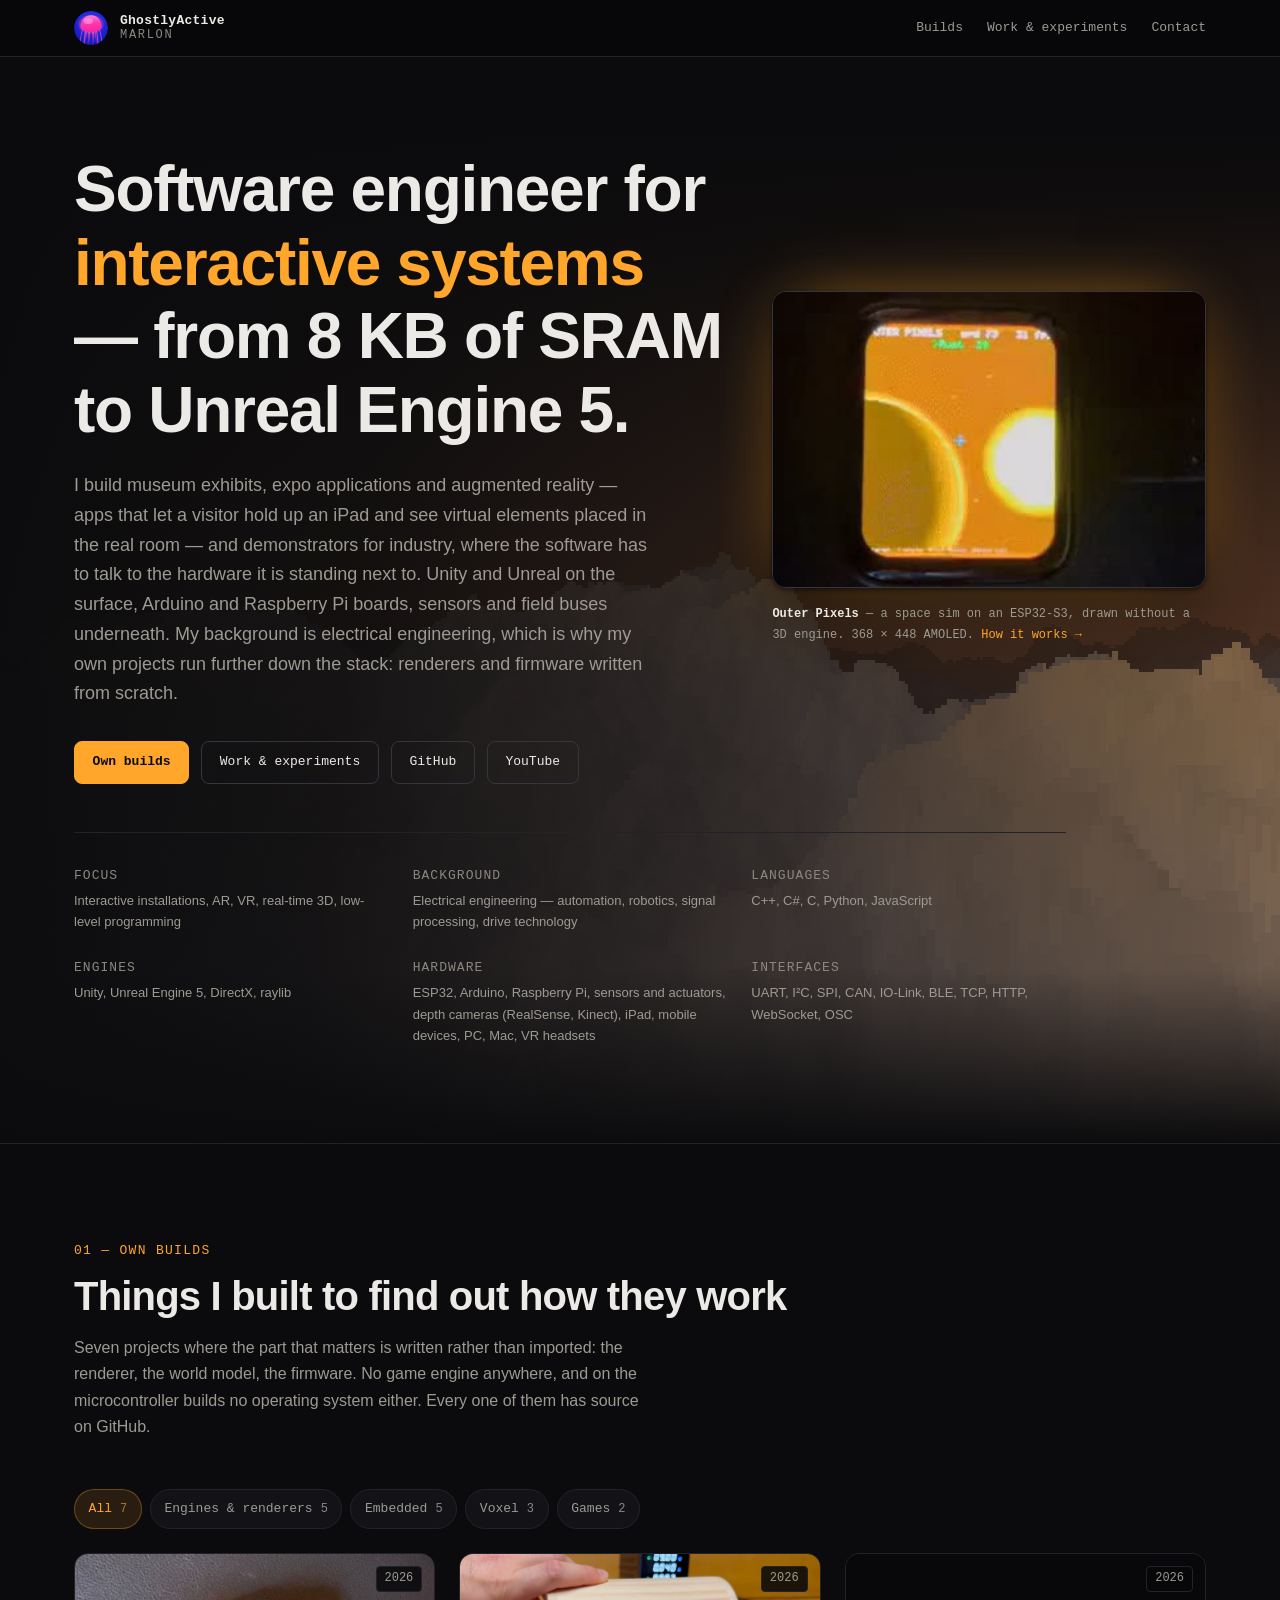
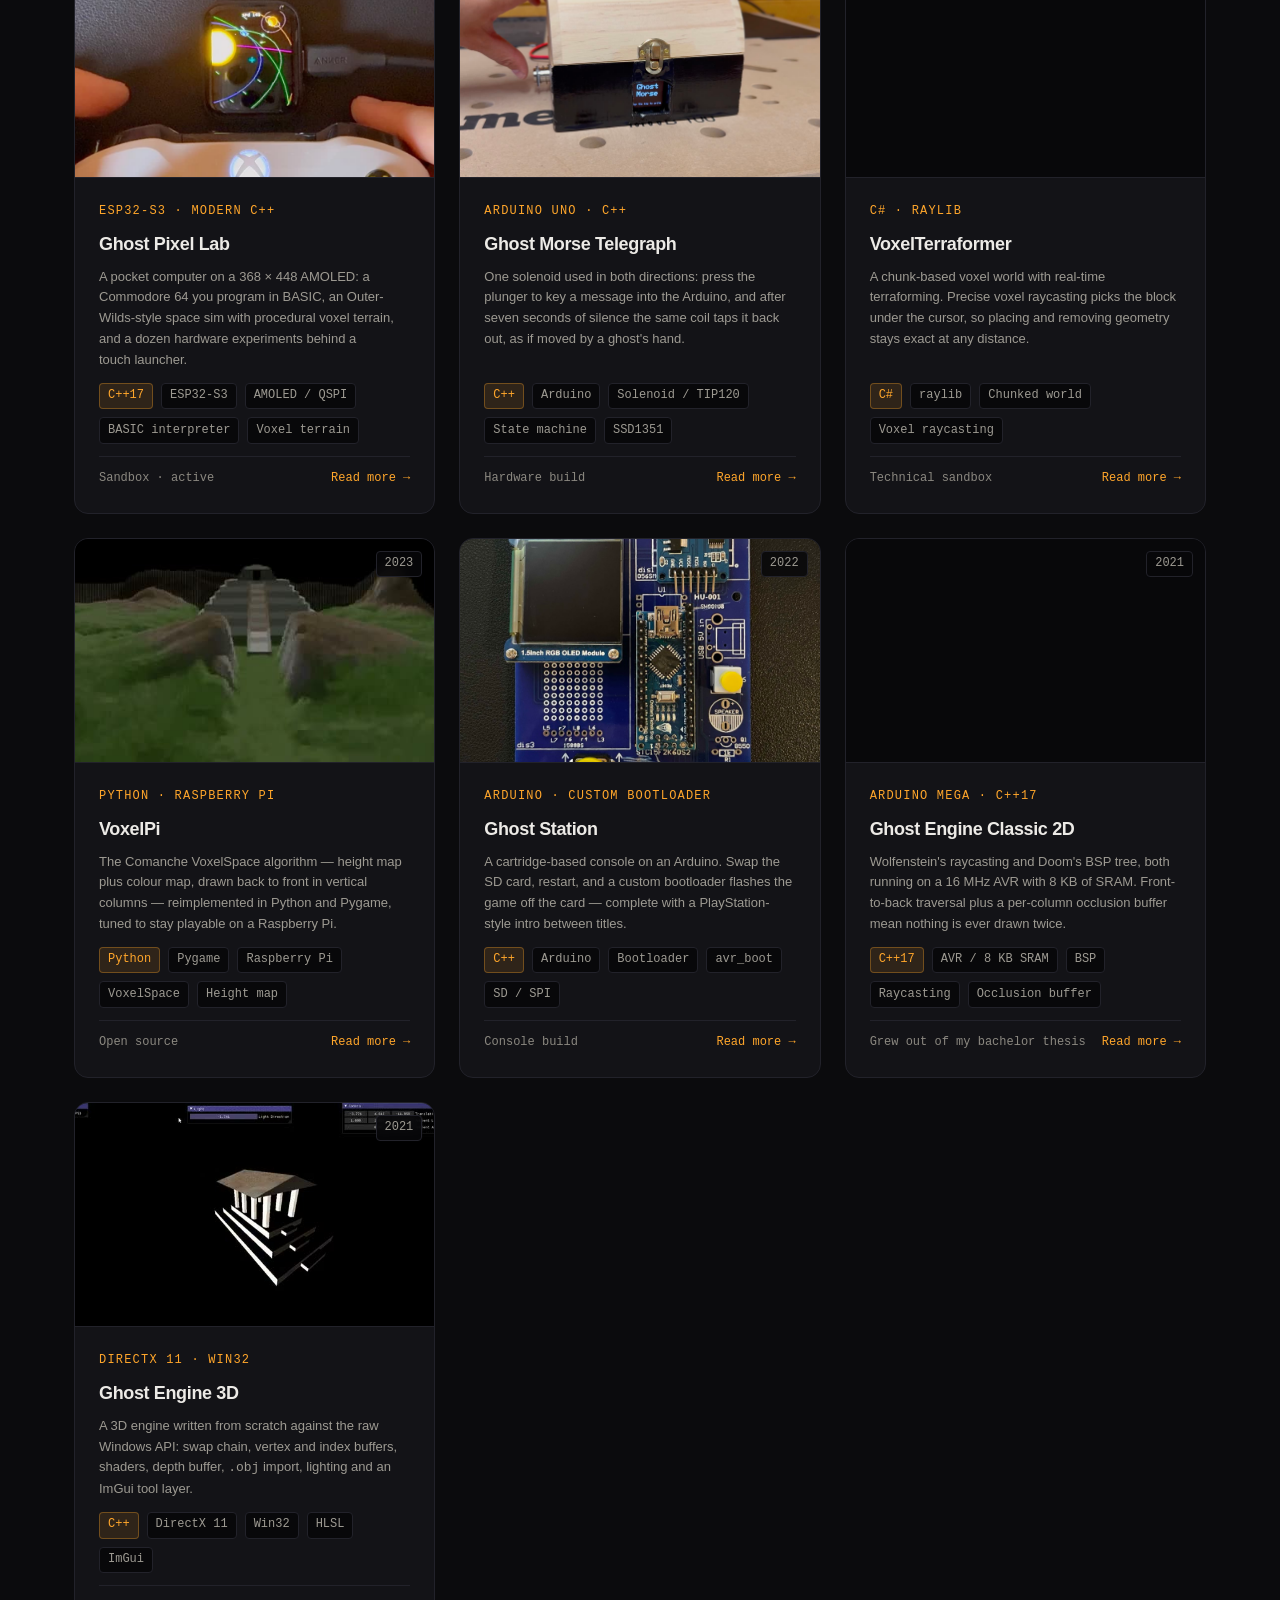
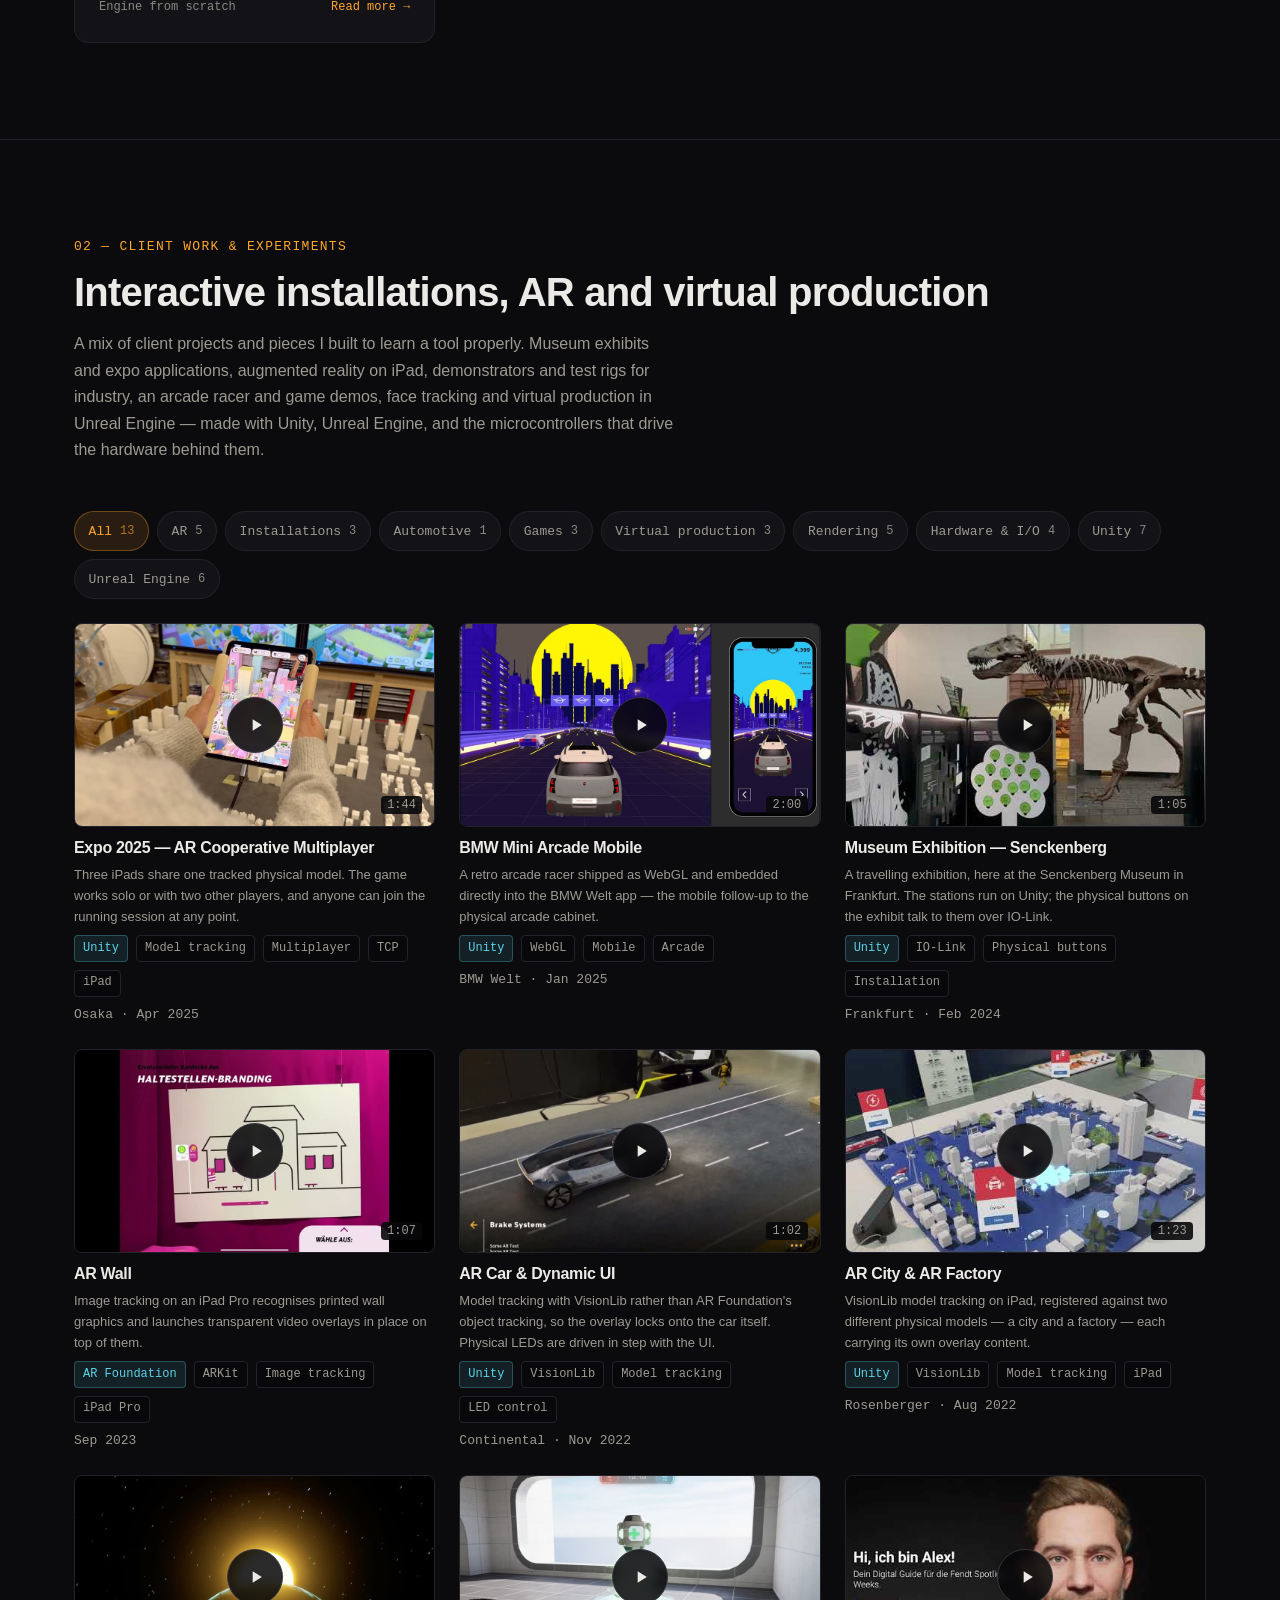
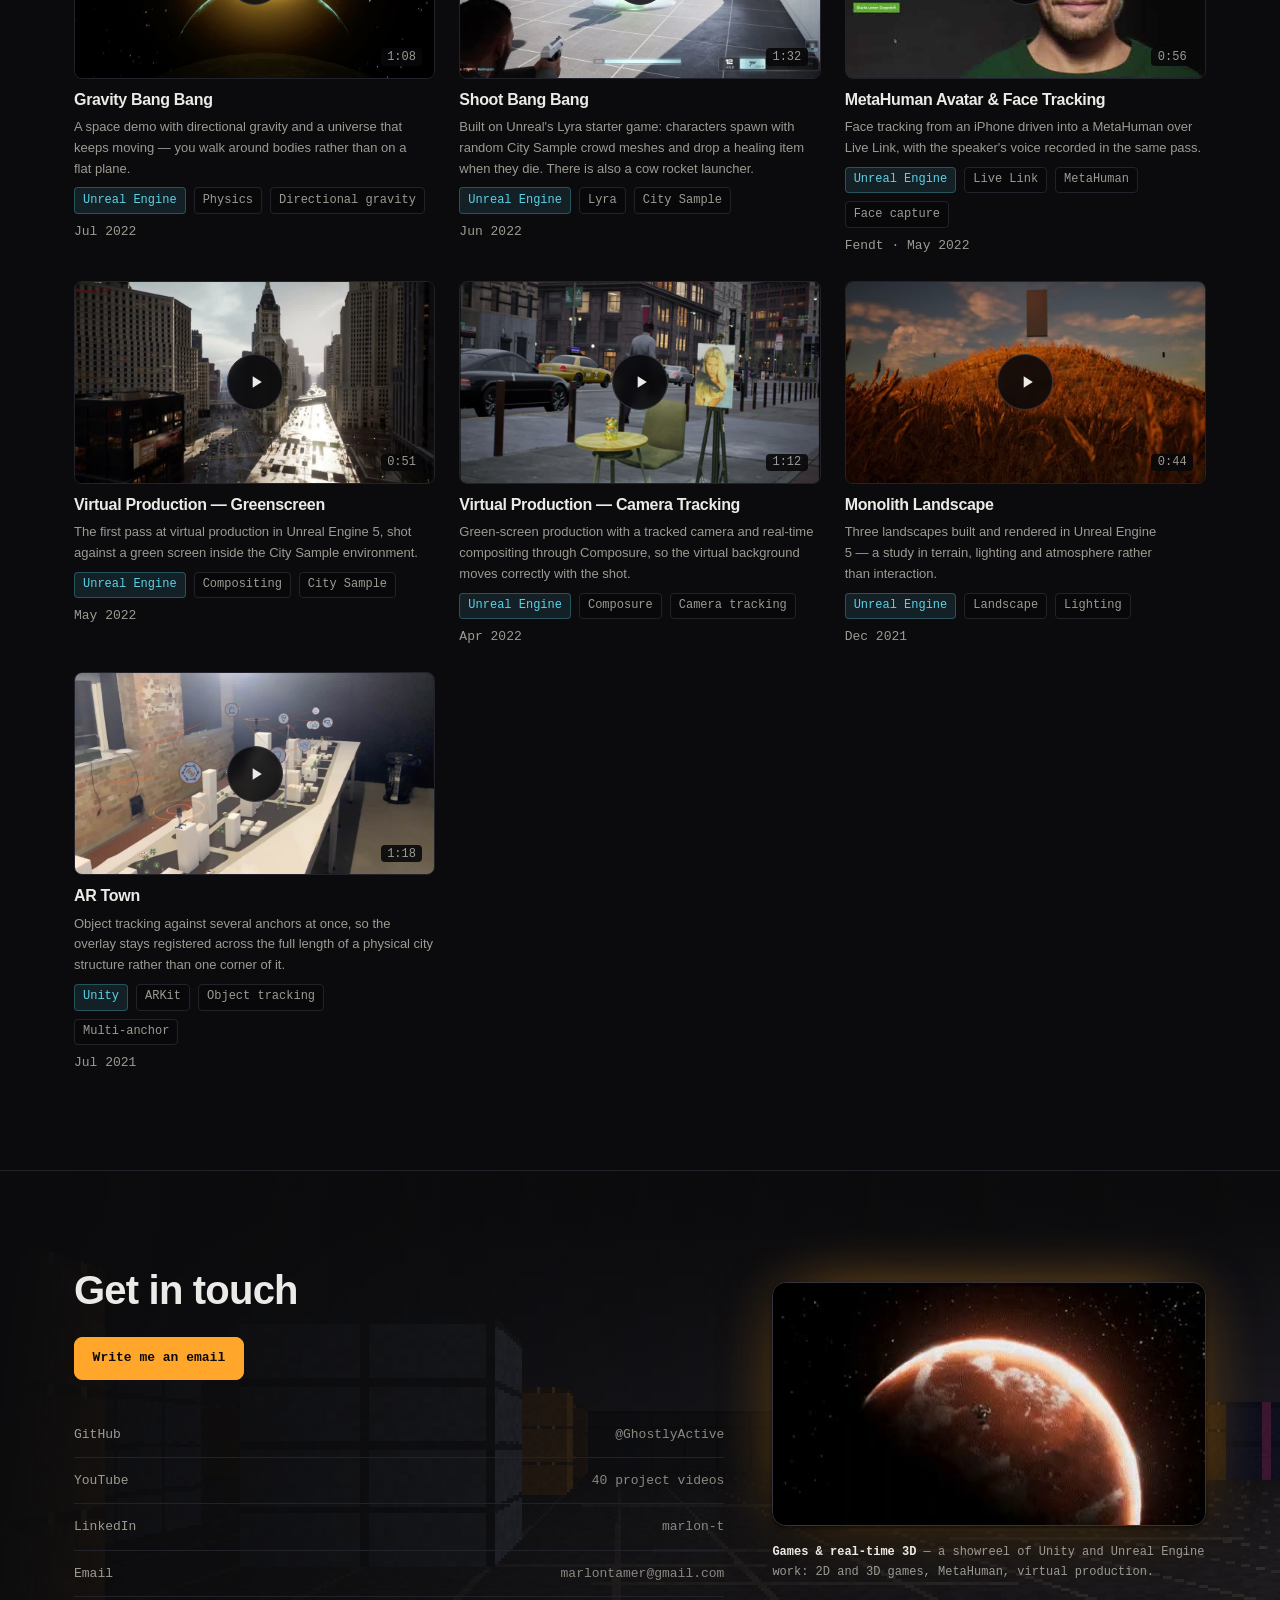
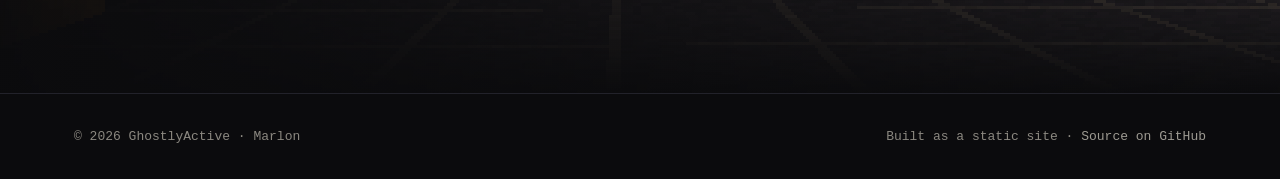
==== index.html @ 4d29b428 "feat: mark the section you are reading" ====
<!DOCTYPE html>
<html lang="en">
<head>
<meta charset="UTF-8">
<meta name="viewport" content="width=device-width, initial-scale=1">
<title>GhostlyActive — Marlon, Software Engineer</title>
<meta name="description" content="Software engineer for interactive systems: museum exhibits, AR and VR, industrial demonstrators — plus renderers and firmware written from scratch.">
<meta name="color-scheme" content="dark">
<meta name="theme-color" content="#0b0b0d">

<!-- Link previews: absolute URLs only. Every other path on this site is
     relative so it works from any sub-path, but a scraper resolves these
     against nothing and half of them drop a relative image silently. -->
<meta property="og:type" content="website">
<meta property="og:url" content="https://ghostlyactive.github.io/">
<meta property="og:title" content="GhostlyActive — Marlon, Software Engineer">
<meta property="og:description" content="Museum exhibits, AR and VR, industrial demonstrators and real-time 3D — plus renderers and firmware written from scratch.">
<meta property="og:image" content="https://ghostlyactive.github.io/assets/img/og-image.jpg">
<meta property="og:image:width" content="1200">
<meta property="og:image:height" content="630">
<meta name="twitter:card" content="summary_large_image">

<link rel="icon" href="assets/logo.svg" type="image/svg+xml">
<link rel="icon" href="assets/favicon-32.png" sizes="32x32" type="image/png">
<link rel="apple-touch-icon" href="assets/apple-touch-icon.png" sizes="180x180">
<meta name="apple-mobile-web-app-title" content="GhostlyActive">
<link rel="stylesheet" href="assets/css/tokens.css">
<link rel="stylesheet" href="assets/css/base.css">
<link rel="stylesheet" href="assets/css/site.css">

<!-- Reveal-on-scroll starts hidden, so the flag has to land before first paint;
     without JS the class never appears and everything stays visible. -->
<script>document.documentElement.classList.add("js")</script>
</head>
<body>

<a class="skip-link" href="#main">Skip to content</a>

<svg class="visually-hidden" aria-hidden="true" focusable="false">
  <symbol id="i-play" viewBox="0 0 24 24"><path d="M8 5v14l11-7z"/></symbol>
</svg>

<nav class="site-nav">
  <div class="shell site-nav__inner">
    <a class="site-nav__brand" href="#top">
      <img class="site-nav__logo" src="assets/logo.svg" alt="" width="34" height="34">
      <span class="site-nav__names">
        <span class="site-nav__name">GhostlyActive</span>
        <span class="site-nav__sub">Marlon</span>
      </span>
    </a>
    <ul class="site-nav__links">
      <li><a href="#builds">Builds</a></li>
      <li><a href="#studio"><span class="label-long">Work &amp; experiments</span><span class="label-short">Work</span></a></li>
      <li><a href="#contact">Contact</a></li>
    </ul>
  </div>
</nav>

<main id="main">

  <header class="hero" id="top">
    <div class="scene">
      <canvas data-scene="terrain" aria-hidden="true"></canvas>
    </div>

    <div class="shell">
      <div class="hero__inner">
        <div>
          <h1>Software engineer for <em>interactive systems</em> — from 8 KB of SRAM to Unreal Engine 5.</h1>
          <p class="hero__lede">
            I build museum exhibits, expo applications and augmented reality — apps that let a
            visitor hold up an iPad and see virtual elements placed in the real room — and
            demonstrators for industry, where the software has to talk to the hardware it is
            standing next to. <span class="hero__lede-detail">Unity and Unreal on the surface,
            Arduino and Raspberry Pi boards, sensors and field buses underneath.</span> My
            background is electrical engineering, which is why my own projects run further down the
            stack: renderers and firmware written from scratch.
          </p>

          <div class="hero__actions">
            <a class="btn btn--primary" href="#builds">Own builds</a>
            <a class="btn" href="#studio">Work &amp; experiments</a>
            <a class="btn" href="https://github.com/GhostlyActive" rel="noopener">GitHub</a>
            <a class="btn" href="https://www.youtube.com/channel/UC-lTk973ekuhM_iHE4gxODw/videos" rel="noopener">YouTube</a>
          </div>
        </div>

        <figure class="media-panel">
          <video src="assets/img/projects/ghost-pixel-lab-flight-hero.mp4"
                 poster="assets/img/projects/ghost-pixel-lab-flight-hero.jpg"
                 autoplay muted loop playsinline preload="metadata"
                 aria-label="Outer Pixels: flying between orbiting planets, rendered on a 1.8-inch AMOLED panel"></video>
          <figcaption>
            <strong>Outer Pixels</strong> — a space sim on an ESP32-S3, drawn without a 3D engine.
            368 × 448 AMOLED.
            <a href="projects/ghost-pixel-lab.html">How it works →</a>
          </figcaption>
        </figure>
      </div>

      <dl class="hero__facts">
        <div class="hero__fact">
          <dt>Focus</dt>
          <dd>Interactive installations, AR, VR, real-time 3D, low-level programming</dd>
        </div>
        <div class="hero__fact">
          <dt>Background</dt>
          <dd>Electrical engineering — automation, robotics, signal processing, drive technology</dd>
        </div>
        <div class="hero__fact">
          <dt>Languages</dt>
          <dd>C++, C#, C, Python, JavaScript</dd>
        </div>
        <div class="hero__fact">
          <dt>Engines</dt>
          <dd>Unity, Unreal Engine 5, DirectX, raylib</dd>
        </div>
        <div class="hero__fact">
          <dt>Hardware</dt>
          <dd>ESP32, Arduino, Raspberry Pi, sensors and actuators, depth cameras (RealSense, Kinect), iPad, mobile devices, PC, Mac, VR headsets</dd>
        </div>
        <div class="hero__fact">
          <dt>Interfaces</dt>
          <dd>UART, I²C, SPI, CAN, IO-Link, BLE, TCP, HTTP, WebSocket, OSC</dd>
        </div>
      </dl>
    </div>
  </header>

  <!-- ==================== OWN PROJECTS ==================== -->

  <section class="section" id="builds">
    <div class="shell">
      <div class="section__head reveal">
        <span class="section__index">01 — Own builds</span>
        <h2>Things I built to find out how they work</h2>
        <p>
          Seven projects where the part that matters is written rather than imported: the renderer,
          the world model, the firmware. No game engine anywhere, and on the microcontroller builds
          no operating system either. Every one of them has source on GitHub.
        </p>
      </div>

      <div class="filter"
           data-filter="#builds-grid"
           data-filter-label="own builds"
           data-topics="Engines &amp; renderers|Embedded|Voxel|Games"></div>

      <div class="work-grid" id="builds-grid">

        <article class="work-card reveal" data-topics="Engines &amp; renderers|Embedded|Voxel|Games">
          <div class="work-card__media">
            <img src="assets/img/video/ePTqaHAo_ig.jpg" width="960" height="540" alt="The handheld board held over an Xbox controller, orbit paths and a sun drawn on the AMOLED panel" loading="lazy" decoding="async">
            <span class="work-card__year">2026</span>
          </div>
          <div class="work-card__body">
            <p class="work-card__kicker">ESP32-S3 · Modern C++</p>
            <h3 class="work-card__title"><a href="projects/ghost-pixel-lab.html">Ghost Pixel Lab</a></h3>
            <p class="work-card__desc">
              A pocket computer on a 368 × 448 AMOLED: a Commodore 64 you program in BASIC, an
              Outer-Wilds-style space sim with procedural voxel terrain, and a dozen hardware
              experiments behind a touch launcher.
            </p>
            <ul class="tag-row">
              <li class="tag tag--accent">C++17</li>
              <li class="tag">ESP32-S3</li>
              <li class="tag">AMOLED / QSPI</li>
              <li class="tag">BASIC interpreter</li>
              <li class="tag">Voxel terrain</li>
            </ul>
            <div class="work-card__foot">
              <span>Sandbox · active</span>
              <span class="work-card__more">Read more →</span>
            </div>
          </div>
        </article>

        <article class="work-card reveal" data-topics="Embedded">
          <div class="work-card__media">
            <img src="assets/img/projects/ghost-morse-telegraph-build.jpg" width="1600" height="900" alt="The finished telegraph in a wooden box, OLED showing Ghost Morse" loading="lazy" decoding="async">
            <span class="work-card__year">2026</span>
          </div>
          <div class="work-card__body">
            <p class="work-card__kicker">Arduino Uno · C++</p>
            <h3 class="work-card__title"><a href="projects/ghost-morse-telegraph.html">Ghost Morse Telegraph</a></h3>
            <p class="work-card__desc">
              One solenoid used in both directions: press the plunger to key a message into the
              Arduino, and after seven seconds of silence the same coil taps it back out, as if
              moved by a ghost's hand.
            </p>
            <ul class="tag-row">
              <li class="tag tag--accent">C++</li>
              <li class="tag">Arduino</li>
              <li class="tag">Solenoid / TIP120</li>
              <li class="tag">State machine</li>
              <li class="tag">SSD1351</li>
            </ul>
            <div class="work-card__foot">
              <span>Hardware build</span>
              <span class="work-card__more">Read more →</span>
            </div>
          </div>
        </article>

        <article class="work-card reveal" data-topics="Engines &amp; renderers|Voxel">
          <div class="work-card__media">
            <img src="assets/img/projects/voxel-terraformer-1.jpg" width="1600" height="908" alt="A green voxel hill with a rocky peak under a blue sky" loading="lazy" decoding="async">
            <span class="work-card__year">2026</span>
          </div>
          <div class="work-card__body">
            <p class="work-card__kicker">C# · raylib</p>
            <h3 class="work-card__title"><a href="projects/voxel-terraformer.html">VoxelTerraformer</a></h3>
            <p class="work-card__desc">
              A chunk-based voxel world with real-time terraforming. Precise voxel raycasting picks
              the block under the cursor, so placing and removing geometry stays exact at any
              distance.
            </p>
            <ul class="tag-row">
              <li class="tag tag--accent">C#</li>
              <li class="tag">raylib</li>
              <li class="tag">Chunked world</li>
              <li class="tag">Voxel raycasting</li>
            </ul>
            <div class="work-card__foot">
              <span>Technical sandbox</span>
              <span class="work-card__more">Read more →</span>
            </div>
          </div>
        </article>

        <article class="work-card reveal" data-topics="Engines &amp; renderers|Voxel|Embedded">
          <div class="work-card__media">
            <img src="assets/img/projects/voxel-pi-graphics.jpg" width="500" height="280" alt="VoxelSpace terrain with a stepped pyramid rendered on the Raspberry Pi" loading="lazy" decoding="async">
            <span class="work-card__year">2023</span>
          </div>
          <div class="work-card__body">
            <p class="work-card__kicker">Python · Raspberry Pi</p>
            <h3 class="work-card__title"><a href="projects/voxel-pi.html">VoxelPi</a></h3>
            <p class="work-card__desc">
              The Comanche VoxelSpace algorithm — height map plus colour map, drawn back to front in
              vertical columns — reimplemented in Python and Pygame, tuned to stay playable on a
              Raspberry Pi.
            </p>
            <ul class="tag-row">
              <li class="tag tag--accent">Python</li>
              <li class="tag">Pygame</li>
              <li class="tag">Raspberry Pi</li>
              <li class="tag">VoxelSpace</li>
              <li class="tag">Height map</li>
            </ul>
            <div class="work-card__foot">
              <span>Open source</span>
              <span class="work-card__more">Read more →</span>
            </div>
          </div>
        </article>

        <article class="work-card reveal" data-topics="Embedded|Games">
          <div class="work-card__media">
            <img src="assets/img/projects/ghost-station-almost-finished.jpg" width="900" height="1200" alt="The Ghost Station board: OLED module, Arduino Nano, SD card reader and yellow arcade buttons" loading="lazy" decoding="async">
            <span class="work-card__year">2022</span>
          </div>
          <div class="work-card__body">
            <p class="work-card__kicker">Arduino · Custom bootloader</p>
            <h3 class="work-card__title"><a href="projects/ghost-station.html">Ghost Station</a></h3>
            <p class="work-card__desc">
              A cartridge-based console on an Arduino. Swap the SD card, restart, and a custom
              bootloader flashes the game off the card — complete with a PlayStation-style intro
              between titles.
            </p>
            <ul class="tag-row">
              <li class="tag tag--accent">C++</li>
              <li class="tag">Arduino</li>
              <li class="tag">Bootloader</li>
              <li class="tag">avr_boot</li>
              <li class="tag">SD / SPI</li>
            </ul>
            <div class="work-card__foot">
              <span>Console build</span>
              <span class="work-card__more">Read more →</span>
            </div>
          </div>
        </article>

        <article class="work-card reveal" data-topics="Engines &amp; renderers|Embedded">
          <div class="work-card__media">
            <img src="assets/img/projects/ghost-engine-classic-2d-game.jpg" width="1600" height="1128" alt="The engine running on a 1.5-inch RGB OLED, individual pixels visible, minimap in the corner" loading="lazy" decoding="async">
            <span class="work-card__year">2021</span>
          </div>
          <div class="work-card__body">
            <p class="work-card__kicker">Arduino Mega · C++17</p>
            <h3 class="work-card__title"><a href="projects/ghost-engine-classic-2d.html">Ghost Engine Classic 2D</a></h3>
            <p class="work-card__desc">
              Wolfenstein's raycasting and Doom's BSP tree, both running on a 16 MHz AVR with 8 KB
              of SRAM. Front-to-back traversal plus a per-column occlusion buffer mean nothing is
              ever drawn twice.
            </p>
            <ul class="tag-row">
              <li class="tag tag--accent">C++17</li>
              <li class="tag">AVR / 8 KB SRAM</li>
              <li class="tag">BSP</li>
              <li class="tag">Raycasting</li>
              <li class="tag">Occlusion buffer</li>
            </ul>
            <div class="work-card__foot">
              <span>Grew out of my bachelor thesis</span>
              <span class="work-card__more">Read more →</span>
            </div>
          </div>
        </article>

        <article class="work-card reveal" data-topics="Engines &amp; renderers">
          <div class="work-card__media">
            <img src="assets/img/projects/ghost-engine-3d-light.jpg" width="640" height="360" alt="A lit temple model rendered in the engine, with ImGui panels for light and camera" loading="lazy" decoding="async">
            <span class="work-card__year">2021</span>
          </div>
          <div class="work-card__body">
            <p class="work-card__kicker">DirectX 11 · Win32</p>
            <h3 class="work-card__title"><a href="projects/ghost-engine-3d.html">Ghost Engine 3D</a></h3>
            <p class="work-card__desc">
              A 3D engine written from scratch against the raw Windows API: swap chain, vertex and
              index buffers, shaders, depth buffer, <code>.obj</code> import, lighting and an ImGui
              tool layer.
            </p>
            <ul class="tag-row">
              <li class="tag tag--accent">C++</li>
              <li class="tag">DirectX 11</li>
              <li class="tag">Win32</li>
              <li class="tag">HLSL</li>
              <li class="tag">ImGui</li>
            </ul>
            <div class="work-card__foot">
              <span>Engine from scratch</span>
              <span class="work-card__more">Read more →</span>
            </div>
          </div>
        </article>

      </div>
    </div>
  </section>

  <!-- ==================== CLIENT WORK & EXPERIMENTS ==================== -->

  <section class="section" id="studio">
    <div class="shell">
      <div class="section__head reveal">
        <span class="section__index">02 — Client work &amp; experiments</span>
        <h2>Interactive installations, AR and virtual production</h2>
        <p>
          A mix of client projects and pieces I built to learn a tool properly. Museum exhibits and
          expo applications, augmented reality on iPad, demonstrators and test rigs for industry, an
          arcade racer and game demos, face tracking and virtual production in Unreal Engine — made
          with Unity, Unreal Engine, and the microcontrollers that drive the hardware behind them.
        </p>
      </div>

      <div class="filter"
           data-filter="#studio-grid"
           data-filter-label="projects"
           data-topics="AR|Installations|Automotive|Games|Virtual production|Rendering|Hardware &amp; I/O|Unity|Unreal Engine"></div>

      <div class="reel-grid" id="studio-grid">

        <article class="reel-card reveal" data-topics="AR|Installations|Hardware &amp; I/O|Unity">
          <button class="video" type="button" data-video-id="2eatbBkr9Xw" data-video-title="Expo 2025 — AR Cooperative Multiplayer">
            <img src="assets/img/video/2eatbBkr9Xw.jpg" width="960" height="540" alt="Three iPads showing a shared augmented-reality scene on a wooden table" loading="lazy" decoding="async">
            <span class="video__play"><svg aria-hidden="true"><use href="#i-play"></use></svg></span>
            <span class="video__duration">1:44</span>
            <span class="visually-hidden">Play video: Expo 2025 — AR Cooperative Multiplayer</span>
          </button>
          <div class="reel-card__body">
            <h3>Expo 2025 — AR Cooperative Multiplayer</h3>
            <p>
              Three iPads share one tracked physical model. The game works solo or with two other
              players, and anyone can join the running session at any point.
            </p>
            <ul class="tag-row">
              <li class="tag tag--cyan">Unity</li>
              <li class="tag">Model tracking</li>
              <li class="tag">Multiplayer</li>
              <li class="tag">TCP</li>
              <li class="tag">iPad</li>
            </ul>
            <p class="reel-card__meta">Osaka · Apr 2025</p>
          </div>
        </article>

        <article class="reel-card reveal" data-topics="Games|Unity">
          <button class="video" type="button" data-video-id="iVWfP9RTawk" data-video-title="BMW Mini Arcade Mobile">
            <img src="assets/img/video/iVWfP9RTawk.jpg" width="960" height="540" alt="Retro arcade racing game running on a phone next to the desktop version" loading="lazy" decoding="async">
            <span class="video__play"><svg aria-hidden="true"><use href="#i-play"></use></svg></span>
            <span class="video__duration">2:00</span>
            <span class="visually-hidden">Play video: BMW Mini Arcade Mobile</span>
          </button>
          <div class="reel-card__body">
            <h3>BMW Mini Arcade Mobile</h3>
            <p>
              A retro arcade racer shipped as WebGL and embedded directly into the BMW Welt app —
              the mobile follow-up to the physical arcade cabinet.
            </p>
            <ul class="tag-row">
              <li class="tag tag--cyan">Unity</li>
              <li class="tag">WebGL</li>
              <li class="tag">Mobile</li>
              <li class="tag">Arcade</li>
            </ul>
            <p class="reel-card__meta">BMW Welt · Jan 2025</p>
          </div>
        </article>

        <article class="reel-card reveal" data-topics="Installations|Hardware &amp; I/O|Unity">
          <button class="video" type="button" data-video-id="I-iDyr4fyKo" data-video-title="Museum Exhibition — Senckenberg">
            <img src="assets/img/video/I-iDyr4fyKo.jpg" width="480" height="360" alt="Museum exhibit with a dinosaur skeleton and an interactive screen installation" loading="lazy" decoding="async">
            <span class="video__play"><svg aria-hidden="true"><use href="#i-play"></use></svg></span>
            <span class="video__duration">1:05</span>
            <span class="visually-hidden">Play video: Museum Exhibition — Senckenberg</span>
          </button>
          <div class="reel-card__body">
            <h3>Museum Exhibition — Senckenberg</h3>
            <p>
              A travelling exhibition, here at the Senckenberg Museum in Frankfurt. The stations run
              on Unity; the physical buttons on the exhibit talk to them over IO-Link.
            </p>
            <ul class="tag-row">
              <li class="tag tag--cyan">Unity</li>
              <li class="tag">IO-Link</li>
              <li class="tag">Physical buttons</li>
              <li class="tag">Installation</li>
            </ul>
            <p class="reel-card__meta">Frankfurt · Feb 2024</p>
          </div>
        </article>

        <article class="reel-card reveal" data-topics="AR|Unity">
          <button class="video" type="button" data-video-id="XtH-58Kl0m8" data-video-title="AR Wall">
            <img src="assets/img/video/XtH-58Kl0m8.jpg" width="960" height="540" alt="An iPad held up to a pink printed wall graphic, playing a video overlay" loading="lazy" decoding="async">
            <span class="video__play"><svg aria-hidden="true"><use href="#i-play"></use></svg></span>
            <span class="video__duration">1:07</span>
            <span class="visually-hidden">Play video: AR Wall</span>
          </button>
          <div class="reel-card__body">
            <h3>AR Wall</h3>
            <p>
              Image tracking on an iPad Pro recognises printed wall graphics and launches
              transparent video overlays in place on top of them.
            </p>
            <ul class="tag-row">
              <li class="tag tag--cyan">AR Foundation</li>
              <li class="tag">ARKit</li>
              <li class="tag">Image tracking</li>
              <li class="tag">iPad Pro</li>
            </ul>
            <p class="reel-card__meta">Sep 2023</p>
          </div>
        </article>

        <article class="reel-card reveal" data-topics="AR|Installations|Automotive|Hardware &amp; I/O|Unity">
          <button class="video" type="button" data-video-id="dIcUQG9apzw" data-video-title="AR Car &amp; Dynamic UI">
            <img src="assets/img/video/dIcUQG9apzw.jpg" width="960" height="540" alt="A car model with an augmented-reality overlay highlighting the brake system" loading="lazy" decoding="async">
            <span class="video__play"><svg aria-hidden="true"><use href="#i-play"></use></svg></span>
            <span class="video__duration">1:02</span>
            <span class="visually-hidden">Play video: AR Car and Dynamic UI</span>
          </button>
          <div class="reel-card__body">
            <h3>AR Car &amp; Dynamic UI</h3>
            <p>
              Model tracking with VisionLib rather than AR Foundation's object tracking, so the
              overlay locks onto the car itself. Physical LEDs are driven in step with the UI.
            </p>
            <ul class="tag-row">
              <li class="tag tag--cyan">Unity</li>
              <li class="tag">VisionLib</li>
              <li class="tag">Model tracking</li>
              <li class="tag">LED control</li>
            </ul>
            <p class="reel-card__meta">Continental · Nov 2022</p>
          </div>
        </article>

        <article class="reel-card reveal" data-topics="AR|Unity">
          <button class="video" type="button" data-video-id="quYHQZ7JM2M" data-video-title="AR City &amp; AR Factory">
            <img src="assets/img/video/quYHQZ7JM2M.jpg" width="480" height="360" alt="A physical city model on a table with augmented-reality buildings overlaid" loading="lazy" decoding="async">
            <span class="video__play"><svg aria-hidden="true"><use href="#i-play"></use></svg></span>
            <span class="video__duration">1:23</span>
            <span class="visually-hidden">Play video: AR City and AR Factory</span>
          </button>
          <div class="reel-card__body">
            <h3>AR City &amp; AR Factory</h3>
            <p>
              VisionLib model tracking on iPad, registered against two different physical models —
              a city and a factory — each carrying its own overlay content.
            </p>
            <ul class="tag-row">
              <li class="tag tag--cyan">Unity</li>
              <li class="tag">VisionLib</li>
              <li class="tag">Model tracking</li>
              <li class="tag">iPad</li>
            </ul>
            <p class="reel-card__meta">Rosenberger · Aug 2022</p>
          </div>
        </article>

        <article class="reel-card reveal" data-topics="Games|Rendering|Unreal Engine">
          <button class="video" type="button" data-video-id="TDHg5-w709Q" data-video-title="Gravity Bang Bang">
            <img src="assets/img/video/TDHg5-w709Q.jpg" width="960" height="540" alt="A sun rising over a dark planet in a space demo" loading="lazy" decoding="async">
            <span class="video__play"><svg aria-hidden="true"><use href="#i-play"></use></svg></span>
            <span class="video__duration">1:08</span>
            <span class="visually-hidden">Play video: Gravity Bang Bang</span>
          </button>
          <div class="reel-card__body">
            <h3>Gravity Bang Bang</h3>
            <p>
              A space demo with directional gravity and a universe that keeps moving — you walk
              around bodies rather than on a flat plane.
            </p>
            <ul class="tag-row">
              <li class="tag tag--cyan">Unreal Engine</li>
              <li class="tag">Physics</li>
              <li class="tag">Directional gravity</li>
            </ul>
            <p class="reel-card__meta">Jul 2022</p>
          </div>
        </article>

        <article class="reel-card reveal" data-topics="Games|Unreal Engine">
          <button class="video" type="button" data-video-id="3f1-CgpEXHA" data-video-title="Shoot Bang Bang">
            <img src="assets/img/video/3f1-CgpEXHA.jpg" width="960" height="540" alt="First-person view in a bright sci-fi corridor with a floating pickup" loading="lazy" decoding="async">
            <span class="video__play"><svg aria-hidden="true"><use href="#i-play"></use></svg></span>
            <span class="video__duration">1:32</span>
            <span class="visually-hidden">Play video: Shoot Bang Bang</span>
          </button>
          <div class="reel-card__body">
            <h3>Shoot Bang Bang</h3>
            <p>
              Built on Unreal's Lyra starter game: characters spawn with random City Sample crowd
              meshes and drop a healing item when they die. There is also a cow rocket launcher.
            </p>
            <ul class="tag-row">
              <li class="tag tag--cyan">Unreal Engine</li>
              <li class="tag">Lyra</li>
              <li class="tag">City Sample</li>
            </ul>
            <p class="reel-card__meta">Jun 2022</p>
          </div>
        </article>

        <article class="reel-card reveal" data-topics="Virtual production|Rendering|Unreal Engine">
          <button class="video" type="button" data-video-id="Eeb-kDdDqs4" data-video-title="MetaHuman Avatar with Face Tracking">
            <img src="assets/img/video/Eeb-kDdDqs4.jpg" width="480" height="360" alt="A photorealistic digital human presenter on a green background" loading="lazy" decoding="async">
            <span class="video__play"><svg aria-hidden="true"><use href="#i-play"></use></svg></span>
            <span class="video__duration">0:56</span>
            <span class="visually-hidden">Play video: MetaHuman Avatar with Face Tracking</span>
          </button>
          <div class="reel-card__body">
            <h3>MetaHuman Avatar &amp; Face Tracking</h3>
            <p>
              Face tracking from an iPhone driven into a MetaHuman over Live Link, with the
              speaker's voice recorded in the same pass.
            </p>
            <ul class="tag-row">
              <li class="tag tag--cyan">Unreal Engine</li>
              <li class="tag">Live Link</li>
              <li class="tag">MetaHuman</li>
              <li class="tag">Face capture</li>
            </ul>
            <p class="reel-card__meta">Fendt · May 2022</p>
          </div>
        </article>

        <article class="reel-card reveal" data-topics="Virtual production|Rendering|Unreal Engine">
          <button class="video" type="button" data-video-id="Zpus85vJg08" data-video-title="Virtual Production — Greenscreen">
            <img src="assets/img/video/Zpus85vJg08.jpg" width="960" height="540" alt="A dense virtual city street rendered from above" loading="lazy" decoding="async">
            <span class="video__play"><svg aria-hidden="true"><use href="#i-play"></use></svg></span>
            <span class="video__duration">0:51</span>
            <span class="visually-hidden">Play video: Virtual Production Greenscreen</span>
          </button>
          <div class="reel-card__body">
            <h3>Virtual Production — Greenscreen</h3>
            <p>
              The first pass at virtual production in Unreal Engine 5, shot against a green screen
              inside the City Sample environment.
            </p>
            <ul class="tag-row">
              <li class="tag tag--cyan">Unreal Engine</li>
              <li class="tag">Compositing</li>
              <li class="tag">City Sample</li>
            </ul>
            <p class="reel-card__meta">May 2022</p>
          </div>
        </article>

        <article class="reel-card reveal" data-topics="Virtual production|Rendering|Hardware &amp; I/O|Unreal Engine">
          <button class="video" type="button" data-video-id="h_uJESdRn-c" data-video-title="Virtual Production with Camera Tracking">
            <img src="assets/img/video/h_uJESdRn-c.jpg" width="960" height="540" alt="A person composited into a virtual city scene in real time" loading="lazy" decoding="async">
            <span class="video__play"><svg aria-hidden="true"><use href="#i-play"></use></svg></span>
            <span class="video__duration">1:12</span>
            <span class="visually-hidden">Play video: Virtual Production with Camera Tracking</span>
          </button>
          <div class="reel-card__body">
            <h3>Virtual Production — Camera Tracking</h3>
            <p>
              Green-screen production with a tracked camera and real-time compositing through
              Composure, so the virtual background moves correctly with the shot.
            </p>
            <ul class="tag-row">
              <li class="tag tag--cyan">Unreal Engine</li>
              <li class="tag">Composure</li>
              <li class="tag">Camera tracking</li>
            </ul>
            <p class="reel-card__meta">Apr 2022</p>
          </div>
        </article>

        <article class="reel-card reveal" data-topics="Rendering|Unreal Engine">
          <button class="video" type="button" data-video-id="QvNvfzzlX60" data-video-title="Monolith Landscape">
            <img src="assets/img/video/QvNvfzzlX60.jpg" width="960" height="540" alt="A monolith standing on a golden hillside at dusk" loading="lazy" decoding="async">
            <span class="video__play"><svg aria-hidden="true"><use href="#i-play"></use></svg></span>
            <span class="video__duration">0:44</span>
            <span class="visually-hidden">Play video: Monolith Landscape</span>
          </button>
          <div class="reel-card__body">
            <h3>Monolith Landscape</h3>
            <p>
              Three landscapes built and rendered in Unreal Engine 5 — a study in terrain, lighting
              and atmosphere rather than interaction.
            </p>
            <ul class="tag-row">
              <li class="tag tag--cyan">Unreal Engine</li>
              <li class="tag">Landscape</li>
              <li class="tag">Lighting</li>
            </ul>
            <p class="reel-card__meta">Dec 2021</p>
          </div>
        </article>

        <article class="reel-card reveal" data-topics="AR|Unity">
          <button class="video" type="button" data-video-id="_Zpy3qBULKM" data-video-title="AR Town">
            <img src="assets/img/video/_Zpy3qBULKM.jpg" width="960" height="540" alt="A long white architectural model with augmented-reality buildings overlaid" loading="lazy" decoding="async">
            <span class="video__play"><svg aria-hidden="true"><use href="#i-play"></use></svg></span>
            <span class="video__duration">1:18</span>
            <span class="visually-hidden">Play video: AR Town</span>
          </button>
          <div class="reel-card__body">
            <h3>AR Town</h3>
            <p>
              Object tracking against several anchors at once, so the overlay stays registered
              across the full length of a physical city structure rather than one corner of it.
            </p>
            <ul class="tag-row">
              <li class="tag tag--cyan">Unity</li>
              <li class="tag">ARKit</li>
              <li class="tag">Object tracking</li>
              <li class="tag">Multi-anchor</li>
            </ul>
            <p class="reel-card__meta">Jul 2021</p>
          </div>
        </article>

      </div>
    </div>
  </section>

  <!-- ==================== CONTACT ==================== -->

  <section class="contact" id="contact">
    <div class="scene contact__scene">
      <canvas data-scene="raycast" aria-hidden="true"></canvas>
    </div>

    <div class="shell contact__grid">
      <div class="contact__body reveal">
        <h2>Get in touch</h2>
        <a class="btn btn--primary" href="mailto:marlontamer@gmail.com">Write me an email</a>

        <ul class="link-list">
          <li><a href="https://github.com/GhostlyActive" rel="noopener">GitHub<span>@GhostlyActive</span></a></li>
          <li><a href="https://www.youtube.com/channel/UC-lTk973ekuhM_iHE4gxODw/videos" rel="noopener">YouTube<span>40 project videos</span></a></li>
          <li><a href="https://www.linkedin.com/in/marlon-t-831b982a4" rel="noopener">LinkedIn<span>marlon-t</span></a></li>
          <li><a href="mailto:marlontamer@gmail.com">Email<span>marlontamer@gmail.com</span></a></li>
        </ul>
      </div>

      <figure class="media-panel">
        <video src="assets/img/projects/games-collection.mp4"
               poster="assets/img/projects/games-collection.jpg"
               data-play-in-view muted loop playsinline preload="none"
               aria-label="Showreel of Unity and Unreal Engine work: games, MetaHuman, virtual production and real-time 3D scenes"></video>
        <figcaption>
          <strong>Games &amp; real-time 3D</strong> — a showreel of Unity and Unreal Engine work:
          2D and 3D games, MetaHuman, virtual production.
        </figcaption>
      </figure>
    </div>
  </section>

</main>

<footer class="site-footer">
  <div class="shell site-footer__inner">
    <span>© 2026 GhostlyActive · Marlon</span>
    <span>Built as a static site · <a href="https://github.com/GhostlyActive" rel="noopener">Source on GitHub</a></span>
  </div>
</footer>

<script src="assets/js/video.js" defer></script>
<script src="assets/js/reveal.js" defer></script>
<script src="assets/js/filter.js" defer></script>
<script src="assets/js/nav.js" defer></script>
<script src="assets/js/extra.js" defer></script>
<script src="assets/js/scenes.js" defer></script>
</body>
</html>
---- assets/css/tokens.css ----
:root {
  color-scheme: dark;

  --bg: #0b0b0d;
  --bg-raised: #131317;
  --bg-sunken: #08080a;
  --bg-overlay: rgba(8, 8, 10, 0.86);

  --border: #22222a;
  --border-strong: #35353f;

  --text: #eceae6;
  --text-muted: #9d9a92;
  --text-faint: #8b8880;

  --accent: #ffa62b;
  --accent-soft: rgba(255, 166, 43, 0.12);
  --accent-line: rgba(255, 166, 43, 0.32);
  --cyan: #5cd2e6;
  --cyan-soft: rgba(92, 210, 230, 0.11);

  --font-sans: -apple-system, BlinkMacSystemFont, "Segoe UI", Inter, Helvetica, Arial, sans-serif;
  --font-mono: ui-monospace, SFMono-Regular, "SF Mono", Menlo, Consolas, monospace;

  --step--2: 0.75rem;
  --step--1: 0.8125rem;
  --step-0: 1rem;
  --step-1: 1.125rem;
  --step-2: clamp(1.375rem, 1.1rem + 1vw, 1.75rem);
  --step-3: clamp(1.75rem, 1.3rem + 1.8vw, 2.5rem);
  --step-4: clamp(2.25rem, 1.4rem + 3.6vw, 4rem);

  --space-1: 0.25rem;
  --space-2: 0.5rem;
  --space-3: 0.75rem;
  --space-4: 1rem;
  --space-5: 1.5rem;
  --space-6: 2rem;
  --space-7: 3rem;
  --space-8: 4rem;
  --space-9: 6rem;

  --radius-sm: 4px;
  --radius: 8px;
  --radius-lg: 14px;

  --shell: 1180px;
  --measure: 68ch;

  --shadow: 0 1px 2px rgba(0, 0, 0, 0.5), 0 8px 28px rgba(0, 0, 0, 0.4);
  --shadow-lift: 0 2px 4px rgba(0, 0, 0, 0.5), 0 18px 48px rgba(0, 0, 0, 0.55);

  --ease: cubic-bezier(0.4, 0, 0.2, 1);
}
---- assets/css/base.css ----
*,
*::before,
*::after {
  box-sizing: border-box;
}

* {
  margin: 0;
}

html {
  -webkit-text-size-adjust: 100%;
  scroll-behavior: smooth;
  scroll-padding-top: 5rem;
}

body {
  background-color: var(--bg);
  color: var(--text);
  font-family: var(--font-sans);
  font-size: var(--step-0);
  line-height: 1.65;
  -webkit-font-smoothing: antialiased;
  text-rendering: optimizeLegibility;
}

img,
video {
  display: block;
  max-width: 100%;
  height: auto;
}

h1,
h2,
h3,
h4 {
  line-height: 1.15;
  font-weight: 600;
  letter-spacing: -0.02em;
  text-wrap: balance;
}

p {
  text-wrap: pretty;
}

a {
  color: inherit;
}

:focus-visible {
  outline: 2px solid var(--accent);
  outline-offset: 3px;
  border-radius: var(--radius-sm);
}

::selection {
  background: var(--accent);
  color: var(--bg);
}

.shell {
  width: 100%;
  max-width: var(--shell);
  margin-inline: auto;
  padding-inline: var(--space-5);
}

.visually-hidden {
  position: absolute;
  width: 1px;
  height: 1px;
  padding: 0;
  overflow: hidden;
  clip: rect(0, 0, 0, 0);
  white-space: nowrap;
  border: 0;
}

.skip-link {
  position: absolute;
  top: var(--space-3);
  left: var(--space-3);
  z-index: 100;
  padding: var(--space-2) var(--space-4);
  background: var(--accent);
  color: var(--bg);
  font-weight: 600;
  border-radius: var(--radius);
  transform: translateY(-200%);
}

.skip-link:focus {
  transform: translateY(0);
}

/* Reveal on scroll. Gated on `.js` so the content is never hidden from a
   visitor without JavaScript, and an animation rather than a transition so it
   does not overwrite the hover transitions the cards declare themselves. */
.js .reveal {
  opacity: 0;
}

/* No fill mode, and reveal.js drops both classes once the animation has played
   — the element must not spend the rest of the session depending on it. */
.js .reveal.is-visible {
  opacity: 1;
  animation: reveal-up 0.55s var(--ease);
}

@keyframes reveal-up {
  from {
    opacity: 0;
    transform: translateY(20px);
  }
}

@media (prefers-reduced-motion: reduce) {
  html {
    scroll-behavior: auto;
  }

  .js .reveal {
    opacity: 1;
  }

  *,
  *::before,
  *::after {
    animation-duration: 0.01ms !important;
    animation-iteration-count: 1 !important;
    transition-duration: 0.01ms !important;
  }
}
---- assets/css/site.css ----
/* ---------- Navigation ---------- */

.site-nav {
  position: sticky;
  top: 0;
  z-index: 50;
  background: var(--bg-overlay);
  backdrop-filter: blur(12px);
  border-bottom: 1px solid var(--border);
}

.site-nav__inner {
  display: flex;
  align-items: center;
  justify-content: space-between;
  gap: var(--space-4);
  min-height: 3.5rem;
}

.site-nav__brand {
  display: inline-flex;
  align-items: center;
  gap: var(--space-3);
  text-decoration: none;
  flex-shrink: 0;
  min-height: 2.75rem;
}

.site-nav__logo {
  width: 34px;
  height: 34px;
  border-radius: 50%;
  flex-shrink: 0;
  transition: transform 0.2s var(--ease);
}

.site-nav__brand:hover .site-nav__logo {
  transform: rotate(-6deg) scale(1.06);
}

.site-nav__names {
  display: flex;
  flex-direction: column;
  line-height: 1.15;
}

.site-nav__name {
  font-family: var(--font-mono);
  font-size: var(--step--1);
  font-weight: 600;
  letter-spacing: 0.02em;
  color: var(--text);
}

.site-nav__sub {
  font-family: var(--font-mono);
  font-size: var(--step--2);
  letter-spacing: 0.14em;
  text-transform: uppercase;
  color: var(--text-faint);
}

.site-nav__links {
  position: relative;
  display: flex;
  gap: var(--space-5);
  list-style: none;
  padding: 0;
  font-family: var(--font-mono);
  font-size: var(--step--1);
  min-width: 0;
}

/* Built by nav.js and slid from link to link as you scroll. Without the script
   there is no marker at all, which is why the links carry the weight change
   too. The labels are monospace, so bold does not move anything sideways. */
.site-nav__marker {
  position: absolute;
  bottom: 0.45rem;
  left: 0;
  width: 0;
  height: 2px;
  border-radius: 999px;
  background: var(--accent);
  opacity: 0;
  pointer-events: none;
  transition: transform 0.32s var(--ease), width 0.32s var(--ease), opacity 0.2s var(--ease);
}

.site-nav__links a[aria-current] {
  color: var(--text);
  font-weight: 600;
}

/* Narrow screens swap to the short labels rather than a swipeable row. */
.label-short {
  display: none;
}

.site-nav__links li {
  display: flex;
}

/* The label is only ~14 px tall; the tap target has to be 44 px on a phone. */
.site-nav__links a {
  display: flex;
  align-items: center;
  min-height: 2.75rem;
  color: var(--text-muted);
  text-decoration: none;
  white-space: nowrap;
  transition: color 0.15s var(--ease);
}

.site-nav__links a:hover {
  color: var(--text);
}

/* Short labels buy enough room for one row down to ~360 px. Below that the
   list wraps onto a second row rather than overflowing or asking for a swipe. */
@media (max-width: 46rem) {
  .site-nav__inner {
    flex-wrap: wrap;
    row-gap: 0;
    column-gap: var(--space-3);
    min-height: 3.25rem;
  }

  .site-nav__brand {
    gap: var(--space-2);
  }

  .site-nav__name {
    font-size: 0.75rem;
  }

  .site-nav__links {
    gap: var(--space-3);
    font-size: 0.75rem;
    min-width: auto;
    flex-shrink: 0;
  }

  .label-long {
    display: none;
  }

  .label-short {
    display: inline;
  }
}

/* ---------- Hero ---------- */

.hero {
  position: relative;
  overflow: hidden;
  padding-block: clamp(var(--space-8), 12vw, var(--space-9));
  border-bottom: 1px solid var(--border);
}

/* Fallback texture: painted before the canvas, so it only shows through when
   the hero scene never starts. */
.hero::before {
  content: "";
  position: absolute;
  inset: 0;
  background-image:
    linear-gradient(var(--border) 1px, transparent 1px),
    linear-gradient(90deg, var(--border) 1px, transparent 1px);
  background-size: 44px 44px;
  mask-image: radial-gradient(ellipse 80% 60% at 70% 0%, #000 0%, transparent 75%);
  opacity: 0.7;
  pointer-events: none;
}

.hero > .shell {
  position: relative;
}

/* ---------- Canvas scenes ---------- */

/* Stacked layouts run copy down the whole section and are far taller than they
   are wide, which is the wrong shape for a horizon. So on a phone the scene is
   a band along the bottom edge; only the two-column layout gets the full bleed. */
.scene {
  position: absolute;
  right: 0;
  bottom: 0;
  left: 0;
  height: min(52vh, 380px);
  overflow: hidden;
  pointer-events: none;
}

.scene canvas {
  width: 100%;
  height: 100%;
}

.scene::after {
  content: "";
  position: absolute;
  inset: 0;
  background: linear-gradient(
    to bottom,
    var(--bg) 0%,
    rgba(11, 11, 13, 0.74) 26%,
    rgba(11, 11, 13, 0.62) 62%,
    rgba(11, 11, 13, 0.42) 86%,
    var(--bg) 100%
  );
}

/* A horizon belongs at the foot of the hero, but the corridor has no horizon
   and the contact section is tall when stacked — bottom-anchored it would sit
   under the showreel, off screen. */
.contact__scene {
  top: 0;
  bottom: auto;
}

.contact__scene::after {
  background: linear-gradient(
    to bottom,
    var(--bg) 0%,
    rgba(11, 11, 13, 0.72) 22%,
    rgba(11, 11, 13, 0.66) 64%,
    var(--bg) 100%
  );
}

@media (min-width: 62rem) {
  .scene {
    top: 0;
    height: auto;
  }

  .contact__scene {
    bottom: 0;
  }

  /* The copy sits in the left column, so the wash turns diagonal and the
     right-hand side opens up. */
  .scene::after {
    background:
      linear-gradient(97deg, var(--bg) 2%, rgba(11, 11, 13, 0.88) 30%, rgba(11, 11, 13, 0.1) 100%),
      linear-gradient(to bottom, var(--bg) 0%, rgba(11, 11, 13, 0) 12%, rgba(11, 11, 13, 0) 84%, var(--bg) 100%);
  }

  /* The contact copy is a short column rather than a full headline block, so
     the corridor can come up sooner. */
  .contact__scene::after {
    background:
      linear-gradient(97deg, var(--bg) 2%, rgba(11, 11, 13, 0.84) 24%, rgba(11, 11, 13, 0.04) 100%),
      linear-gradient(to bottom, var(--bg) 0%, rgba(11, 11, 13, 0) 16%, rgba(11, 11, 13, 0) 80%, var(--bg) 100%);
  }
}

.hero__inner {
  display: grid;
  grid-template-columns: minmax(0, 1.2fr) minmax(0, 0.8fr);
  gap: var(--space-7);
  align-items: center;
  margin-bottom: var(--space-7);
}

@media (max-width: 62rem) {
  .hero__inner {
    grid-template-columns: 1fr;
    gap: var(--space-6);
  }
}

/* ---------- Framed clip — used by the hero and the contact section ---------- */

.media-panel {
  margin: 0;
  min-width: 0;
}

.media-panel video {
  width: 100%;
  border: 1px solid var(--border-strong);
  border-radius: var(--radius-lg);
  background: var(--bg-sunken);
  box-shadow: var(--shadow-lift), 0 0 70px -24px var(--accent);
}

/* Both captions sit on top of a canvas scene, so they get the muted tier
   rather than the faint one — over the terrain silhouette the faint grey is
   below the contrast floor. */
.media-panel figcaption {
  margin-top: var(--space-4);
  font-family: var(--font-mono);
  font-size: var(--step--2);
  line-height: 1.7;
  color: var(--text-muted);
}

.media-panel figcaption strong {
  color: var(--text);
  font-weight: 600;
}

/* An 11 px line is a 13 px tall tap target. The padding does not move anything
   — the caption already has that much leading — but it makes the link findable
   with a thumb. */
.media-panel figcaption a {
  display: inline-block;
  padding-block: 0.35rem;
  margin-block: -0.35rem;
  color: var(--accent);
  text-decoration: none;
  white-space: nowrap;
}

.media-panel figcaption a:hover {
  text-decoration: underline;
}

.hero h1 {
  font-size: var(--step-4);
  max-width: 24ch;
  margin-bottom: var(--space-5);
}

.hero h1 em {
  font-style: normal;
  color: var(--accent);
}

.hero__lede {
  max-width: 58ch;
  font-size: var(--step-1);
  color: var(--text-muted);
  margin-bottom: var(--space-6);
}

/* On a phone the hero costs a screen and a half before the first project. The
   facts list directly below already names the engines and the boards, so that
   sentence is the one that can go. */
@media (max-width: 46rem) {
  .hero__lede-detail {
    display: none;
  }
}

.hero__actions {
  display: flex;
  flex-wrap: wrap;
  gap: var(--space-3);
}

/* Six entries land as 3 + 3 on a desktop and 2 + 2 + 2 on a tablet — at 11rem
   the sixth came out orphaned on a row of its own. The 19rem is measured
   against the 62rem cap plus two gaps, not picked for the look of it. */
.hero__facts {
  display: grid;
  grid-template-columns: repeat(auto-fit, minmax(min(19rem, 100%), 1fr));
  gap: var(--space-5);
  padding-top: var(--space-6);
  border-top: 1px solid var(--border);
  max-width: 62rem;
}

.hero__fact dt {
  font-family: var(--font-mono);
  font-size: var(--step--1);
  color: var(--text-faint);
  text-transform: uppercase;
  letter-spacing: 0.08em;
  margin-bottom: var(--space-1);
}

.hero__fact dd {
  margin: 0;
  font-size: var(--step--1);
  color: var(--text-muted);
}

/* ---------- Buttons ---------- */

.btn {
  display: inline-flex;
  align-items: center;
  gap: var(--space-2);
  padding: 0.6rem 1.1rem;
  border: 1px solid var(--border-strong);
  border-radius: var(--radius);
  background: transparent;
  color: var(--text);
  font-family: var(--font-mono);
  font-size: var(--step--1);
  font-weight: 500;
  text-decoration: none;
  cursor: pointer;
  transition: border-color 0.15s var(--ease), background-color 0.15s var(--ease), color 0.15s var(--ease);
}

.btn:hover {
  border-color: var(--accent-line);
  background: var(--accent-soft);
  color: var(--accent);
}

.btn--primary {
  background: var(--accent);
  border-color: var(--accent);
  color: var(--bg);
  font-weight: 600;
}

.btn--primary:hover {
  background: #ffb75a;
  border-color: #ffb75a;
  color: var(--bg);
}

/* ---------- Sections ---------- */

.section {
  padding-block: var(--space-9);
  border-bottom: 1px solid var(--border);
}

.section__head {
  margin-bottom: var(--space-7);
}

.section__index {
  display: block;
  font-family: var(--font-mono);
  font-size: var(--step--1);
  color: var(--accent);
  letter-spacing: 0.1em;
  text-transform: uppercase;
  margin-bottom: var(--space-3);
}

.section__head h2 {
  font-size: var(--step-3);
  margin-bottom: var(--space-4);
}

.section__head p {
  max-width: var(--measure);
  color: var(--text-muted);
}

/* ---------- Topic filter ---------- */

/* The chips are built by filter.js — without it there is nothing to show. */
.filter:not([data-ready]) {
  display: none;
}

.filter {
  display: flex;
  flex-wrap: wrap;
  gap: var(--space-2);
  margin-bottom: var(--space-5);
}

.filter__chip {
  display: inline-flex;
  align-items: center;
  gap: var(--space-2);
  min-height: 2.5rem;
  padding: 0.35rem 0.85rem;
  border: 1px solid var(--border);
  border-radius: 999px;
  background: var(--bg-raised);
  color: var(--text-muted);
  font-family: var(--font-mono);
  font-size: var(--step--1);
  cursor: pointer;
  transition: color 0.15s var(--ease), border-color 0.15s var(--ease), background-color 0.15s var(--ease);
}

.filter__chip:hover {
  color: var(--text);
  border-color: var(--border-strong);
}

.filter__chip[aria-pressed="true"] {
  border-color: var(--accent-line);
  background: var(--accent-soft);
  color: var(--accent);
}

/* Still well over the 24 px minimum, and it buys back a row of chips before the
   first project card. */
@media (max-width: 46rem) {
  .filter {
    gap: var(--space-1);
  }

  .filter__chip {
    min-height: 2.25rem;
    padding: 0.3rem 0.65rem;
    font-size: var(--step--2);
  }
}

.filter__count {
  font-size: var(--step--2);
  color: var(--text-faint);
}

.filter__chip[aria-pressed="true"] .filter__count {
  color: var(--accent);
  opacity: 0.65;
}

.work-card.is-leaving,
.reel-card.is-leaving {
  opacity: 0;
  transform: scale(0.97);
}

.work-card[hidden],
.reel-card[hidden] {
  display: none;
}

/* ---------- Work grid (repositories) ---------- */

.work-grid {
  display: grid;
  grid-template-columns: repeat(auto-fill, minmax(min(21rem, 100%), 1fr));
  gap: var(--space-5);
}

.work-card {
  display: flex;
  flex-direction: column;
  background: var(--bg-raised);
  border: 1px solid var(--border);
  border-radius: var(--radius-lg);
  overflow: hidden;
  transition: border-color 0.2s var(--ease), transform 0.2s var(--ease), box-shadow 0.2s var(--ease),
    opacity 0.22s var(--ease);
}

.work-card:has(.work-card__title a:hover),
.work-card:has(.work-card__title a:focus-visible) {
  border-color: var(--border-strong);
  transform: translateY(-3px);
  box-shadow: var(--shadow-lift);
}

.work-card__media {
  position: relative;
  aspect-ratio: 16 / 10;
  background: var(--bg-sunken);
  border-bottom: 1px solid var(--border);
  overflow: hidden;
}

.work-card__media img,
.work-card__media video {
  width: 100%;
  height: 100%;
  object-fit: cover;
  transition: transform 0.4s var(--ease);
}

.work-card:has(.work-card__title a:hover) .work-card__media img {
  transform: scale(1.03);
}

.work-card__year {
  position: absolute;
  top: var(--space-3);
  right: var(--space-3);
  padding: 0.15rem 0.5rem;
  border-radius: var(--radius-sm);
  background: var(--bg-overlay);
  backdrop-filter: blur(6px);
  border: 1px solid var(--border);
  font-family: var(--font-mono);
  font-size: var(--step--2);
  color: var(--text-muted);
}

.work-card__body {
  display: flex;
  flex-direction: column;
  flex-grow: 1;
  padding: var(--space-5);
  gap: var(--space-3);
}

.work-card__kicker {
  font-family: var(--font-mono);
  font-size: var(--step--2);
  letter-spacing: 0.1em;
  text-transform: uppercase;
  color: var(--accent);
}

.work-card__title {
  font-size: var(--step-1);
}

.work-card__title a {
  text-decoration: none;
}

/* Whole card clickable, title stays the real link for a11y */
.work-card__title a::after {
  content: "";
  position: absolute;
  inset: 0;
}

.work-card {
  position: relative;
}

.work-card__desc {
  flex-grow: 1;
  font-size: var(--step--1);
  color: var(--text-muted);
  line-height: 1.6;
}

.tag-row {
  display: flex;
  flex-wrap: wrap;
  gap: var(--space-2);
  list-style: none;
  padding: 0;
}

.tag {
  padding: 0.15rem 0.5rem;
  border: 1px solid var(--border);
  border-radius: var(--radius-sm);
  background: var(--bg-sunken);
  font-family: var(--font-mono);
  font-size: var(--step--2);
  color: var(--text-muted);
  white-space: nowrap;
}

.tag--accent {
  border-color: var(--accent-line);
  background: var(--accent-soft);
  color: var(--accent);
}

.tag--cyan {
  border-color: rgba(92, 210, 230, 0.28);
  background: var(--cyan-soft);
  color: var(--cyan);
}

.work-card__foot {
  display: flex;
  align-items: center;
  justify-content: space-between;
  gap: var(--space-3);
  padding-top: var(--space-3);
  border-top: 1px solid var(--border);
  font-family: var(--font-mono);
  font-size: var(--step--2);
  color: var(--text-faint);
}

.work-card__more {
  color: var(--accent);
}

/* ---------- Reel grid (client work) ---------- */

.reel-grid {
  display: grid;
  grid-template-columns: repeat(auto-fill, minmax(min(19rem, 100%), 1fr));
  gap: var(--space-5);
}

.reel-card {
  display: flex;
  flex-direction: column;
  gap: var(--space-3);
  transition: opacity 0.22s var(--ease), transform 0.22s var(--ease);
}

.reel-card__body {
  display: flex;
  flex-direction: column;
  gap: var(--space-2);
}

.reel-card h3 {
  font-size: var(--step-0);
  font-weight: 600;
}

.reel-card p {
  font-size: var(--step--1);
  color: var(--text-muted);
  line-height: 1.6;
}

.reel-card__meta {
  font-family: var(--font-mono);
  font-size: var(--step--2);
  color: var(--text-faint);
}

/* ---------- Click-to-play video ---------- */

.video {
  position: relative;
  display: block;
  width: 100%;
  aspect-ratio: 16 / 9;
  padding: 0;
  border: 1px solid var(--border);
  border-radius: var(--radius);
  background: var(--bg-sunken);
  overflow: hidden;
  cursor: pointer;
  transition: border-color 0.2s var(--ease), box-shadow 0.2s var(--ease);
}

.video:hover {
  border-color: var(--accent-line);
  box-shadow: var(--shadow);
}

.video img {
  width: 100%;
  height: 100%;
  object-fit: cover;
  transition: opacity 0.2s var(--ease), transform 0.4s var(--ease);
}

.video:hover img {
  opacity: 0.72;
  transform: scale(1.02);
}

.video iframe {
  position: absolute;
  inset: 0;
  width: 100%;
  height: 100%;
  border: 0;
}

.video__play {
  position: absolute;
  top: 50%;
  left: 50%;
  translate: -50% -50%;
  display: grid;
  place-items: center;
  width: 3.5rem;
  height: 3.5rem;
  border-radius: 50%;
  background: var(--bg-overlay);
  backdrop-filter: blur(4px);
  border: 1px solid var(--border-strong);
  transition: background-color 0.2s var(--ease), border-color 0.2s var(--ease), scale 0.2s var(--ease);
  pointer-events: none;
}

.video:hover .video__play {
  background: var(--accent);
  border-color: var(--accent);
  scale: 1.08;
}

.video__play svg {
  width: 1.25rem;
  height: 1.25rem;
  margin-left: 3px;
  fill: var(--text);
  transition: fill 0.2s var(--ease);
}

.video:hover .video__play svg {
  fill: var(--bg);
}

.video__duration {
  position: absolute;
  right: var(--space-3);
  bottom: var(--space-3);
  padding: 0.1rem 0.4rem;
  border-radius: var(--radius-sm);
  background: rgba(8, 8, 10, 0.9);
  font-family: var(--font-mono);
  font-size: var(--step--2);
  color: var(--text-muted);
  pointer-events: none;
}

.video.is-playing .video__play,
.video.is-playing .video__duration {
  display: none;
}

/* ---------- Contact ---------- */

.contact {
  position: relative;
  overflow: hidden;
  padding-block: var(--space-9);
}

/* Same 1.2 / 0.8 split as the hero, so the clip lands at roughly its native
   400 px and stays sharp. */
.contact__grid {
  position: relative;
  display: grid;
  grid-template-columns: minmax(0, 1.2fr) minmax(0, 0.8fr);
  gap: var(--space-7);
  align-items: center;
}

@media (max-width: 62rem) {
  .contact__grid {
    grid-template-columns: 1fr;
    gap: var(--space-6);
  }
}

.contact__body {
  display: flex;
  flex-direction: column;
  align-items: flex-start;
}

.contact__body .link-list {
  align-self: stretch;
  margin-top: var(--space-6);
}

/* The heading now sits straight above the button with no paragraph between
   them, so it needs the wider gap. */
.contact h2 {
  font-size: var(--step-3);
  margin-bottom: var(--space-5);
}

.link-list {
  list-style: none;
  padding: 0;
  display: flex;
  flex-direction: column;
}

.link-list a {
  display: flex;
  align-items: baseline;
  justify-content: space-between;
  gap: var(--space-4);
  padding-block: var(--space-3);
  border-bottom: 1px solid var(--border);
  font-family: var(--font-mono);
  font-size: var(--step--1);
  text-decoration: none;
  color: var(--text-muted);
  transition: color 0.15s var(--ease), padding-left 0.15s var(--ease);
}

.link-list a:hover {
  color: var(--accent);
  padding-left: var(--space-2);
}

.link-list span {
  color: var(--text-faint);
}

/* ---------- Footer ---------- */

.site-footer {
  padding-block: var(--space-6);
  border-top: 1px solid var(--border);
  font-family: var(--font-mono);
  font-size: var(--step--1);
  color: var(--text-faint);
}

.site-footer__inner {
  display: flex;
  flex-wrap: wrap;
  gap: var(--space-4);
  justify-content: space-between;
}

.site-footer a {
  display: inline-block;
  padding-block: 0.4rem;
  margin-block: -0.4rem;
  color: var(--text-muted);
  text-decoration: none;
}

.site-footer a:hover {
  color: var(--accent);
}
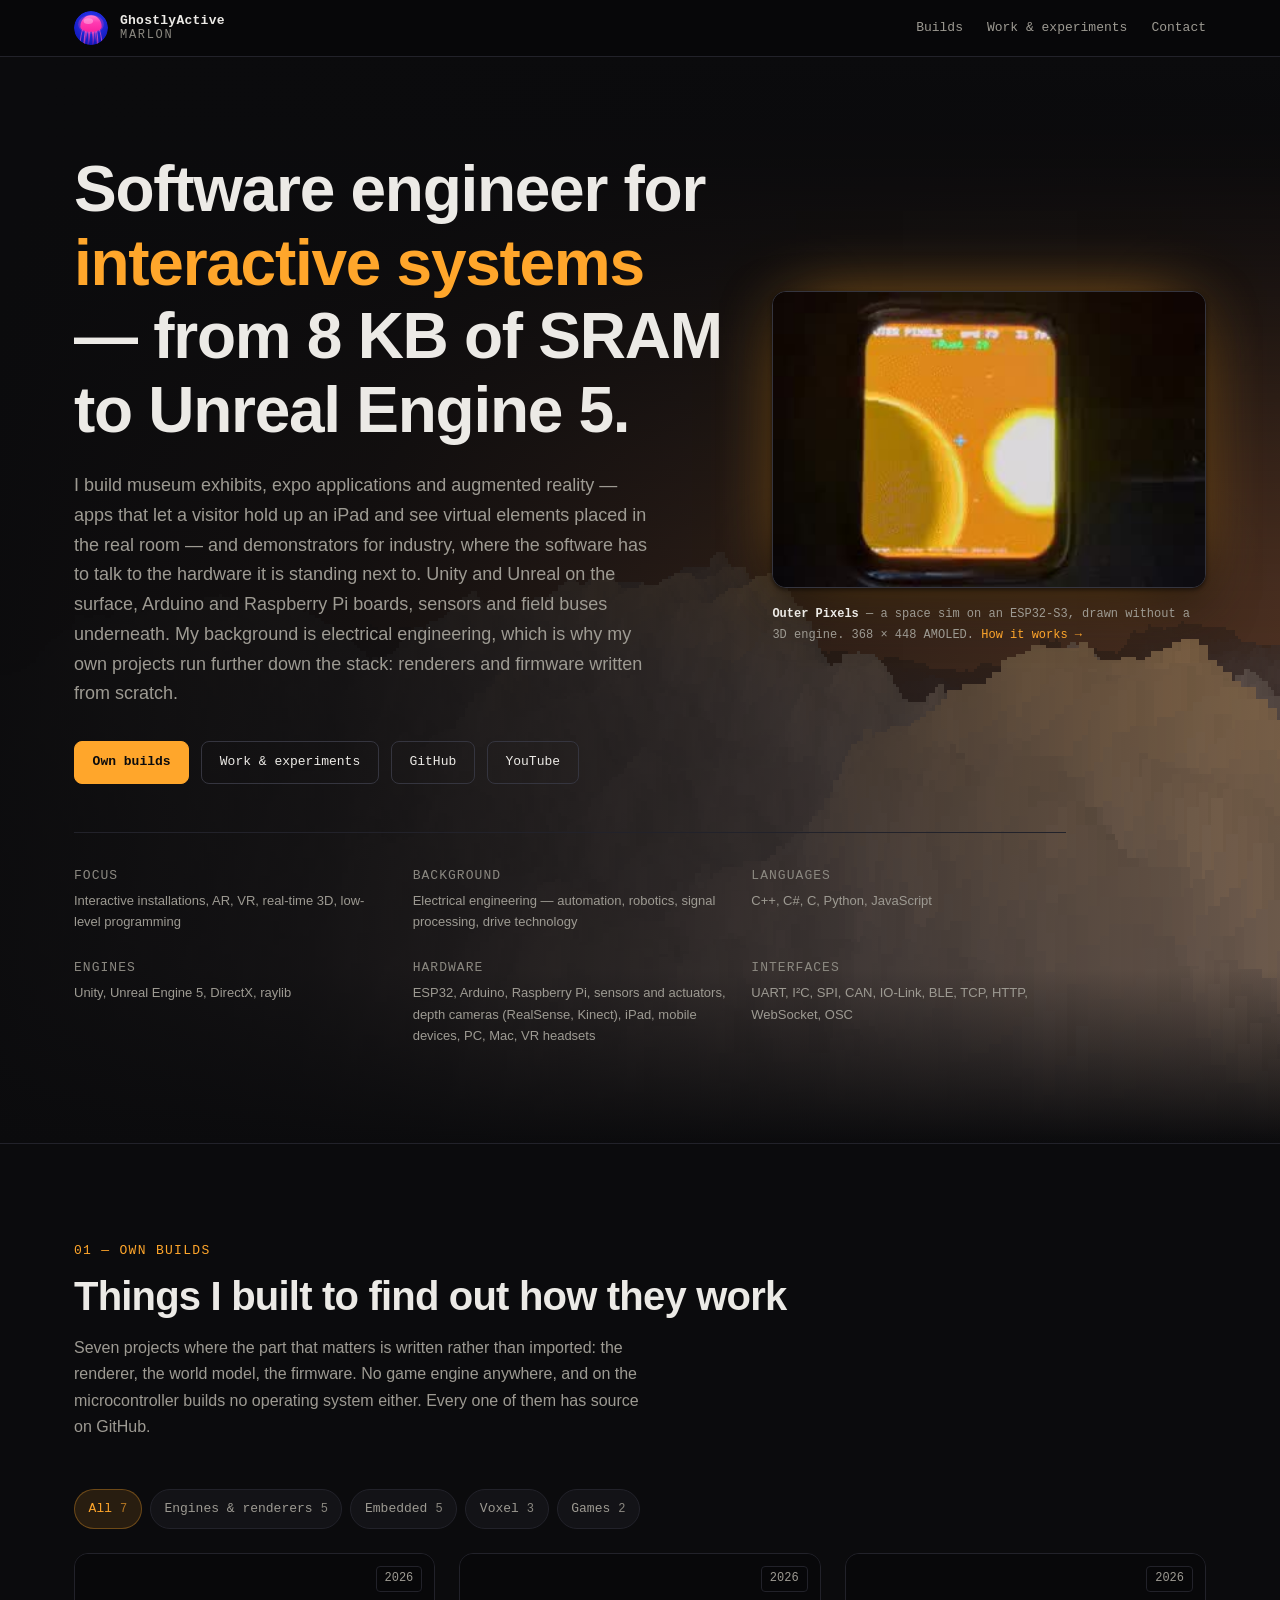
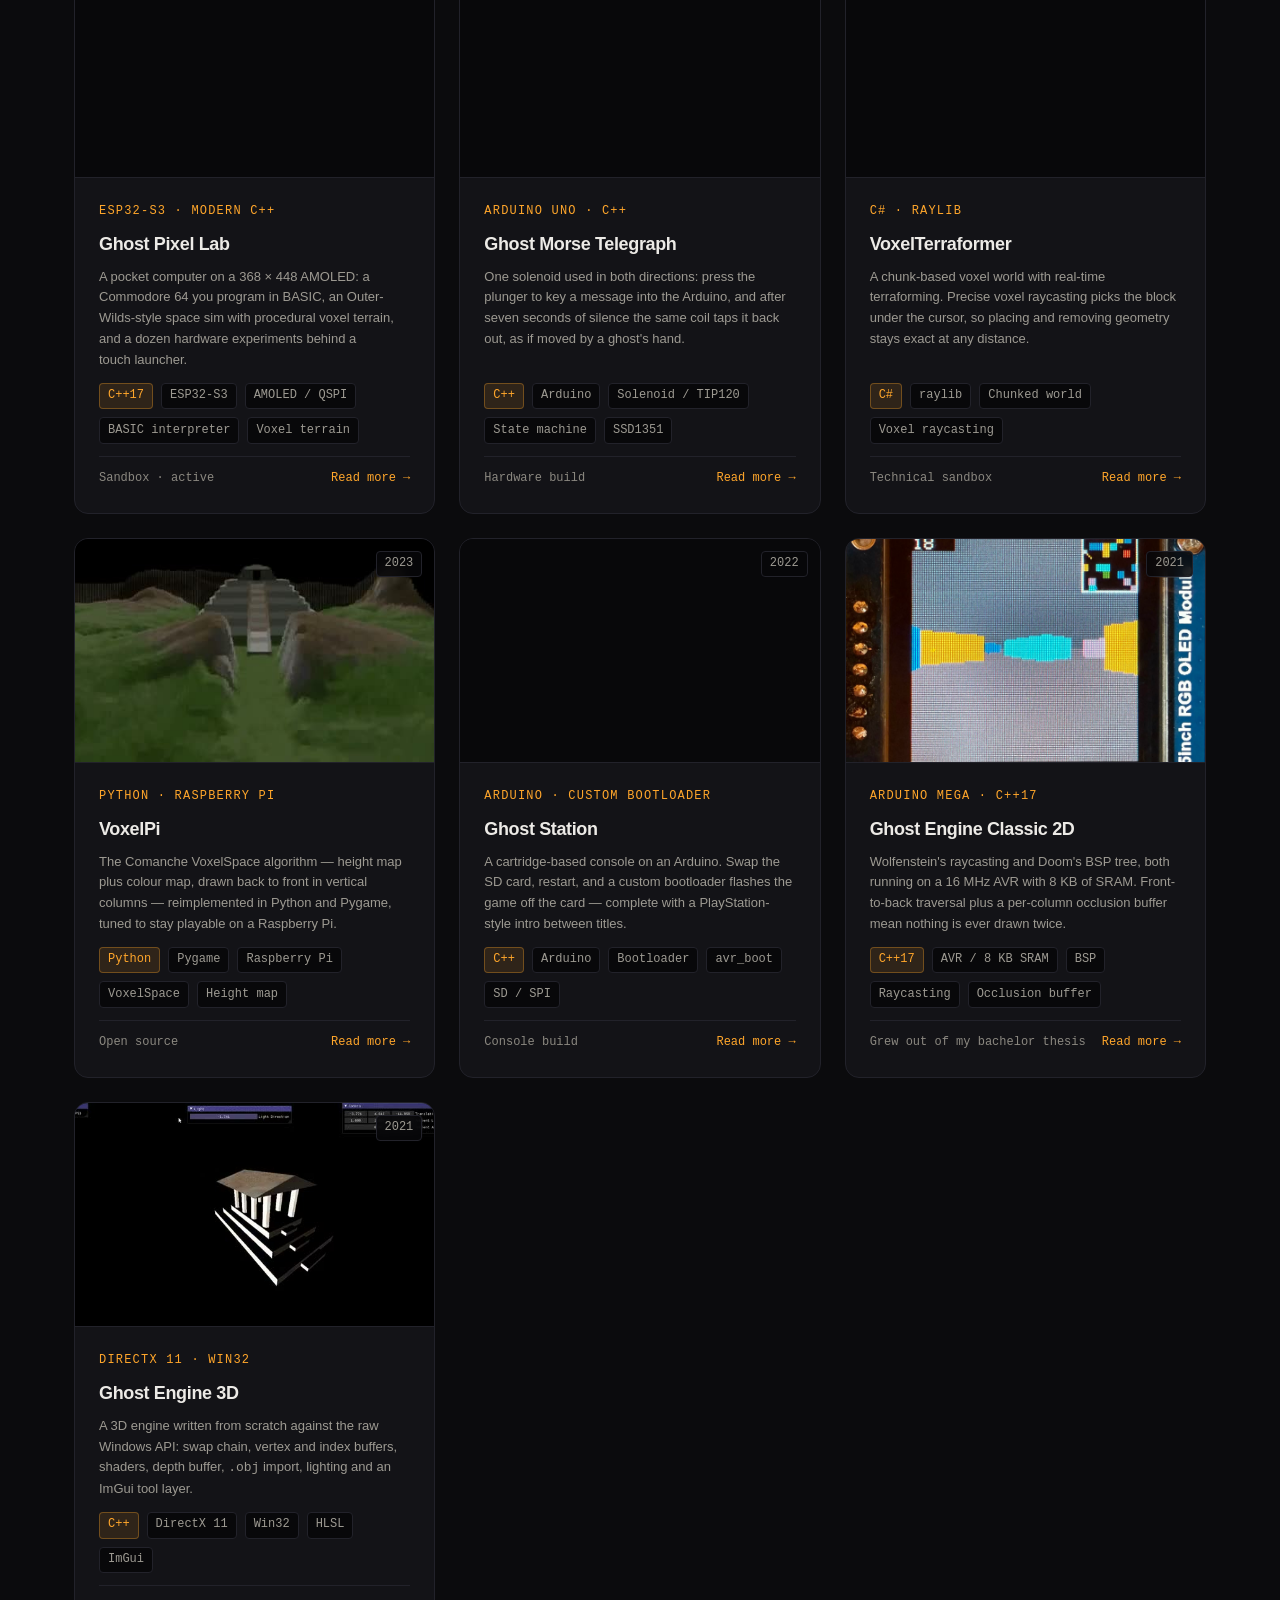
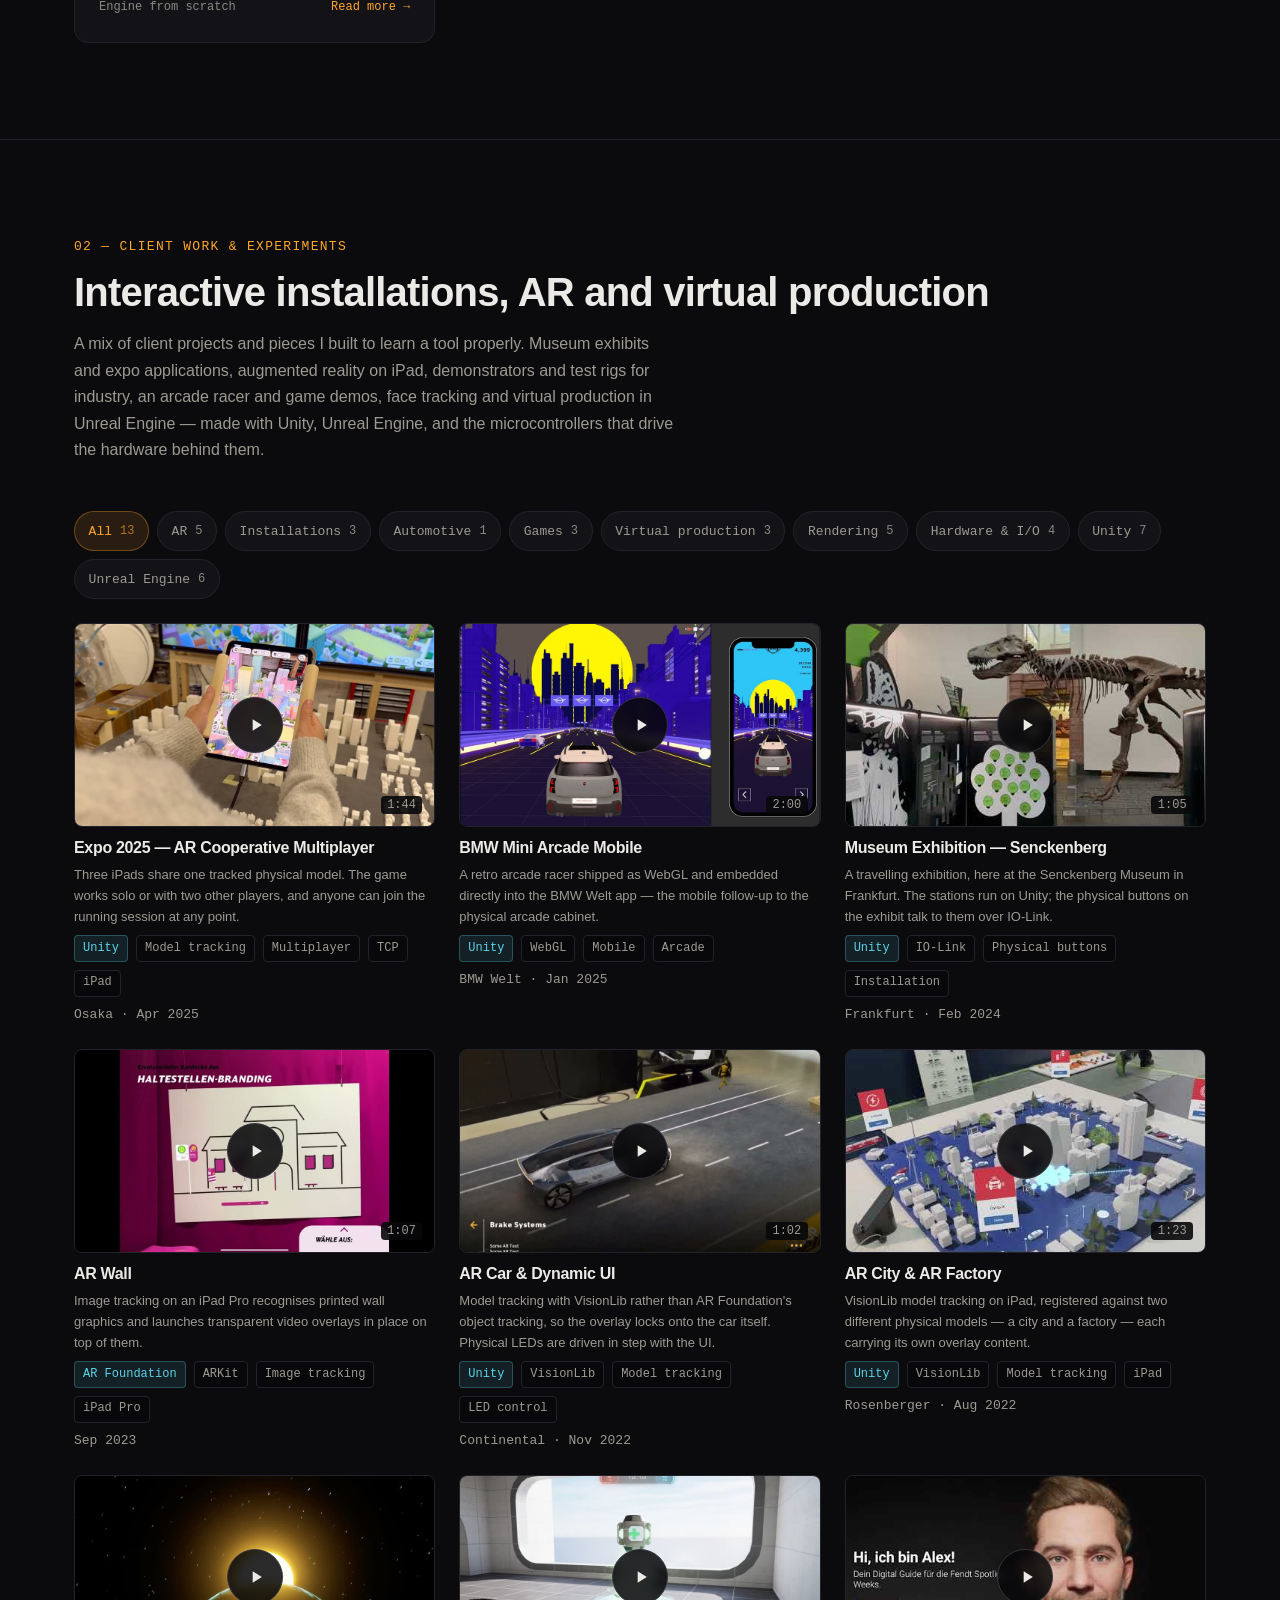
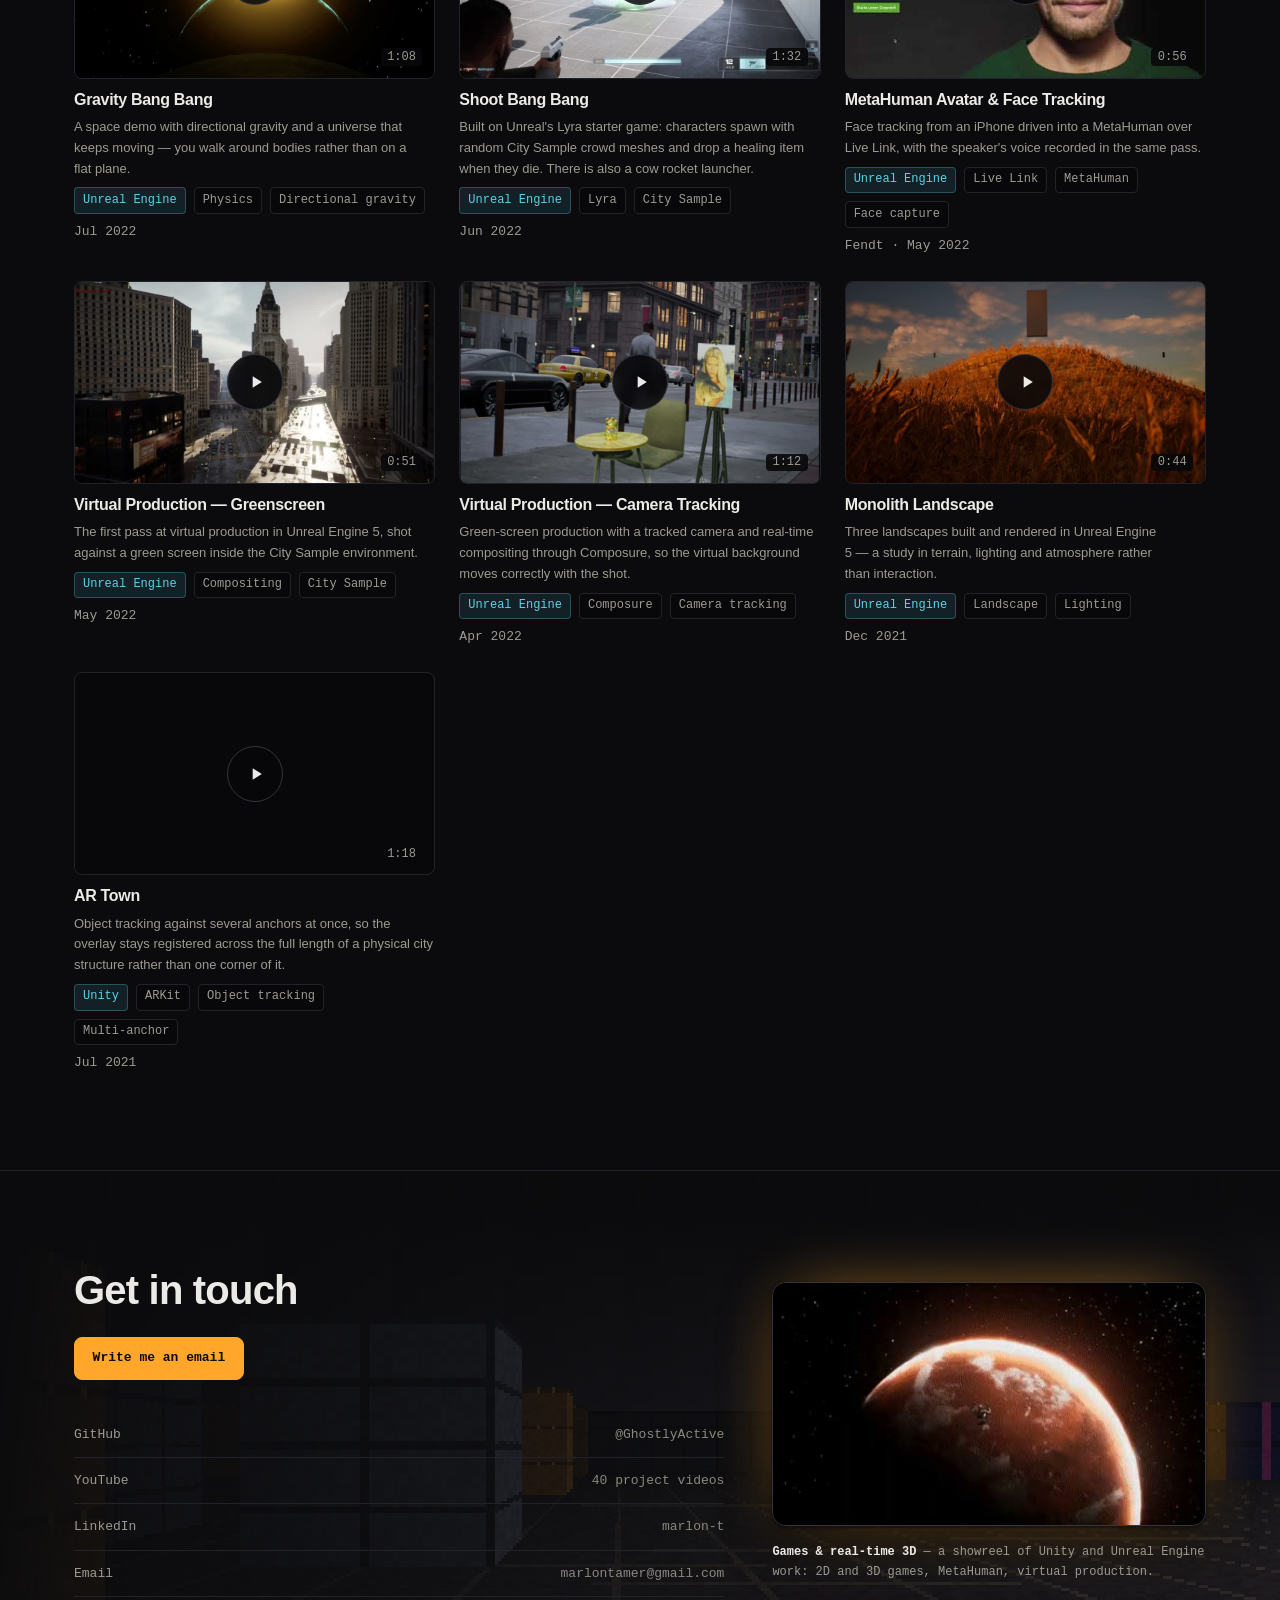
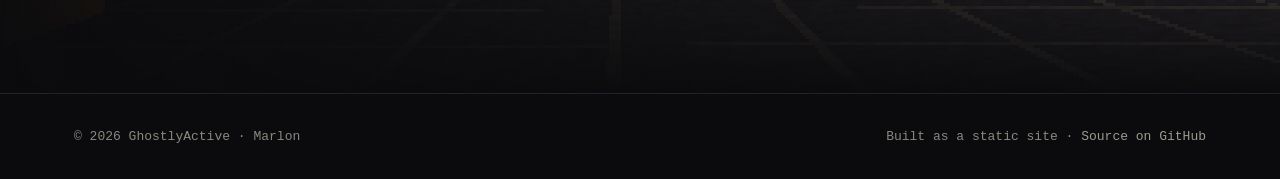
==== commit 88f1b69a: "fix: reserve the clip space, correct the marker and anchor offsets" ====
--- a/index.html
+++ b/index.html
@@ -89,6 +89,7 @@
         <figure class="media-panel">
           <video src="assets/img/projects/ghost-pixel-lab-flight-hero.mp4"
                  poster="assets/img/projects/ghost-pixel-lab-flight-hero.jpg"
+                 width="328" height="224"
                  autoplay muted loop playsinline preload="metadata"
                  aria-label="Outer Pixels: flying between orbiting planets, rendered on a 1.8-inch AMOLED panel"></video>
           <figcaption>
@@ -685,6 +686,7 @@
       <figure class="media-panel">
         <video src="assets/img/projects/games-collection.mp4"
                poster="assets/img/projects/games-collection.jpg"
+               width="400" height="224"
                data-play-in-view muted loop playsinline preload="none"
                aria-label="Showreel of Unity and Unreal Engine work: games, MetaHuman, virtual production and real-time 3D scenes"></video>
         <figcaption>
--- a/assets/css/base.css
+++ b/assets/css/base.css
@@ -12,6 +12,14 @@
   -webkit-text-size-adjust: 100%;
   scroll-behavior: smooth;
   scroll-padding-top: 5rem;
+}
+
+/* Once the labels no longer fit beside the brand the bar wraps onto a second
+   row, and an anchor jump would put the heading underneath it. */
+@media (max-width: 46rem) {
+  html {
+    scroll-padding-top: 6.5rem;
+  }
 }
 
 body {
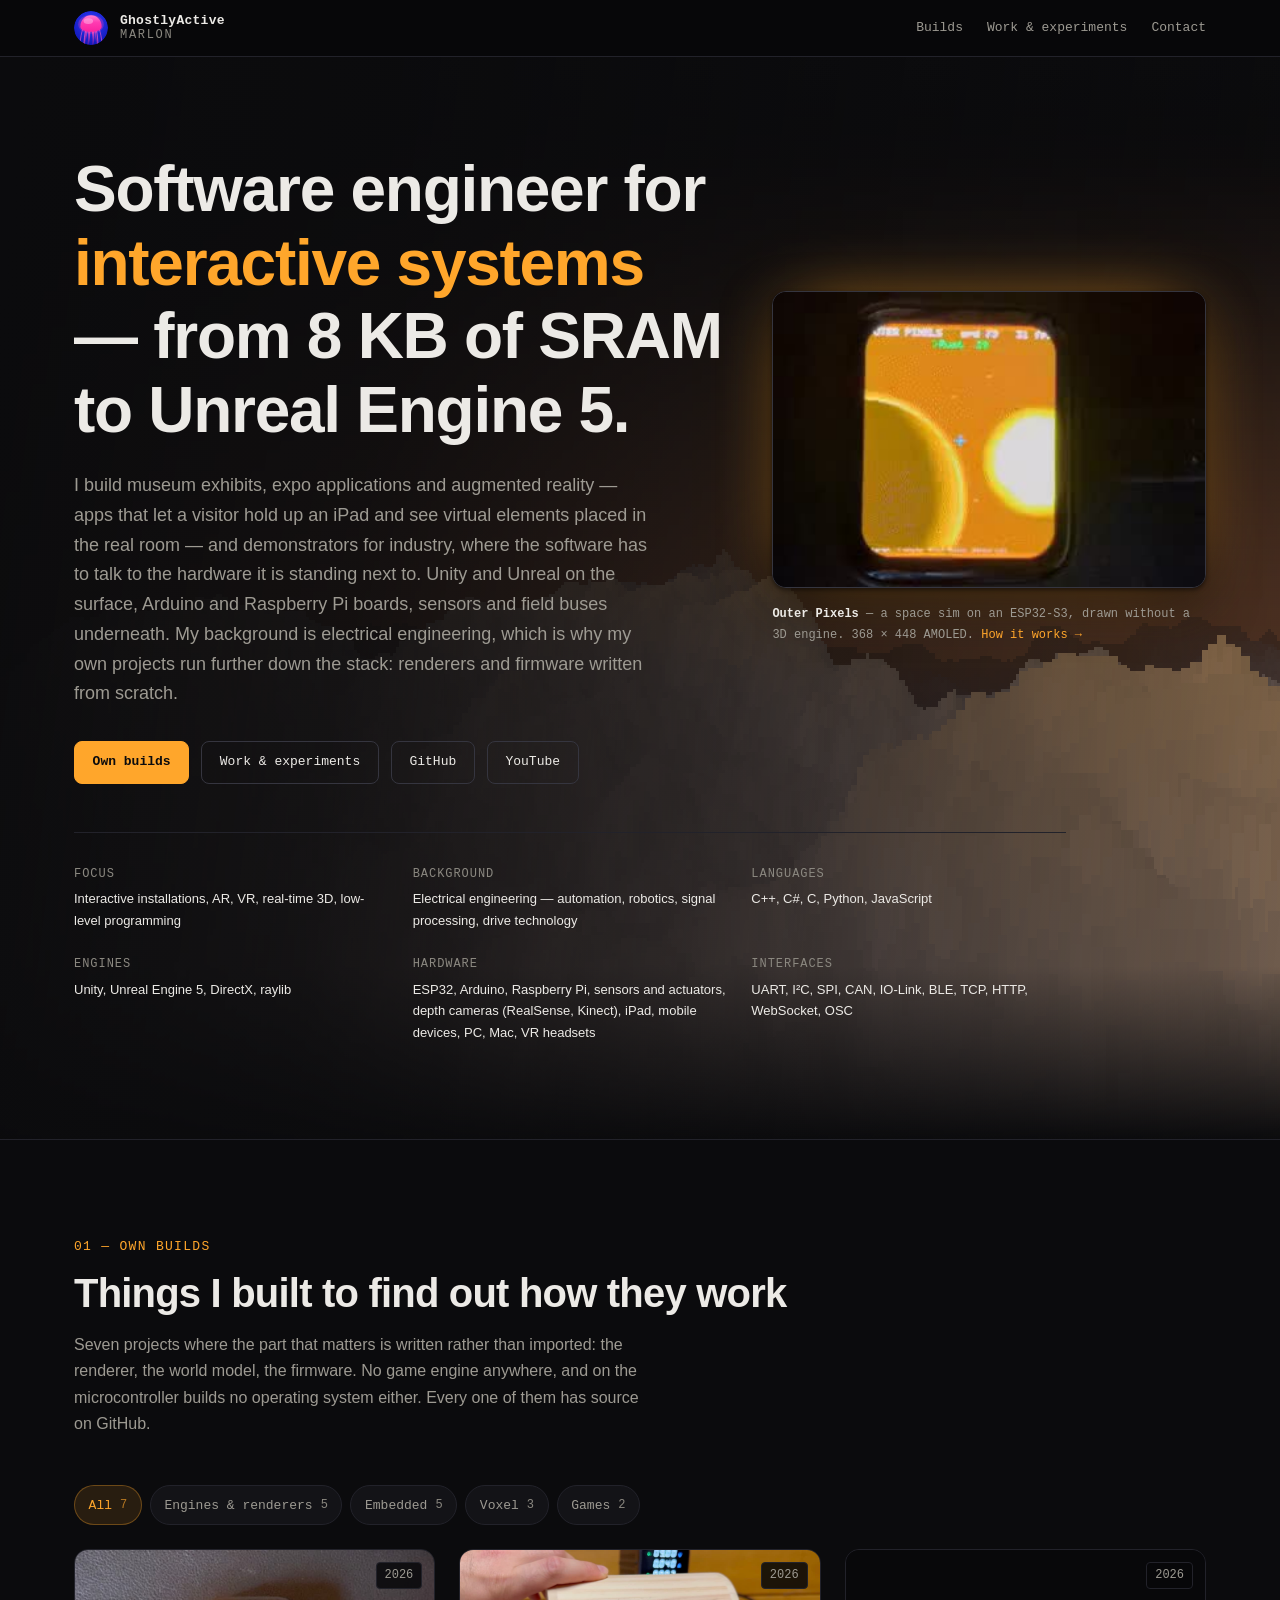
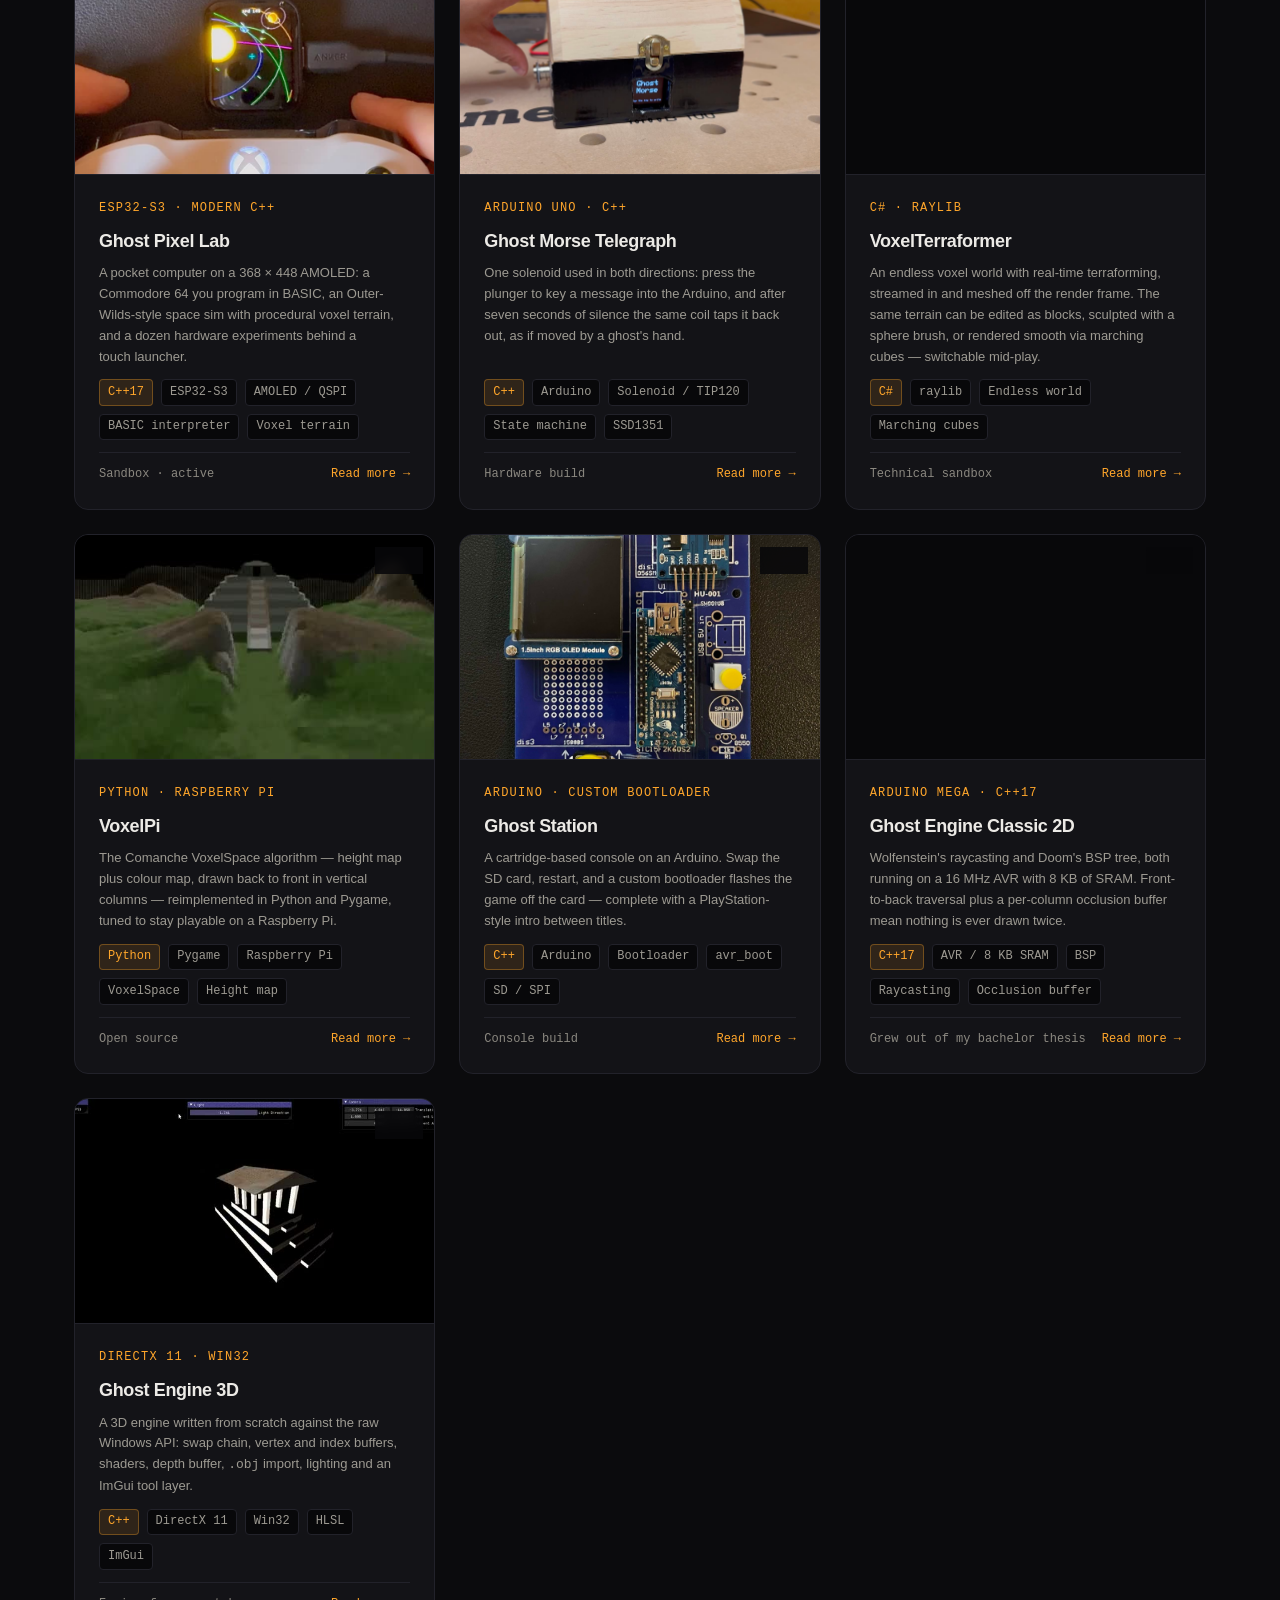
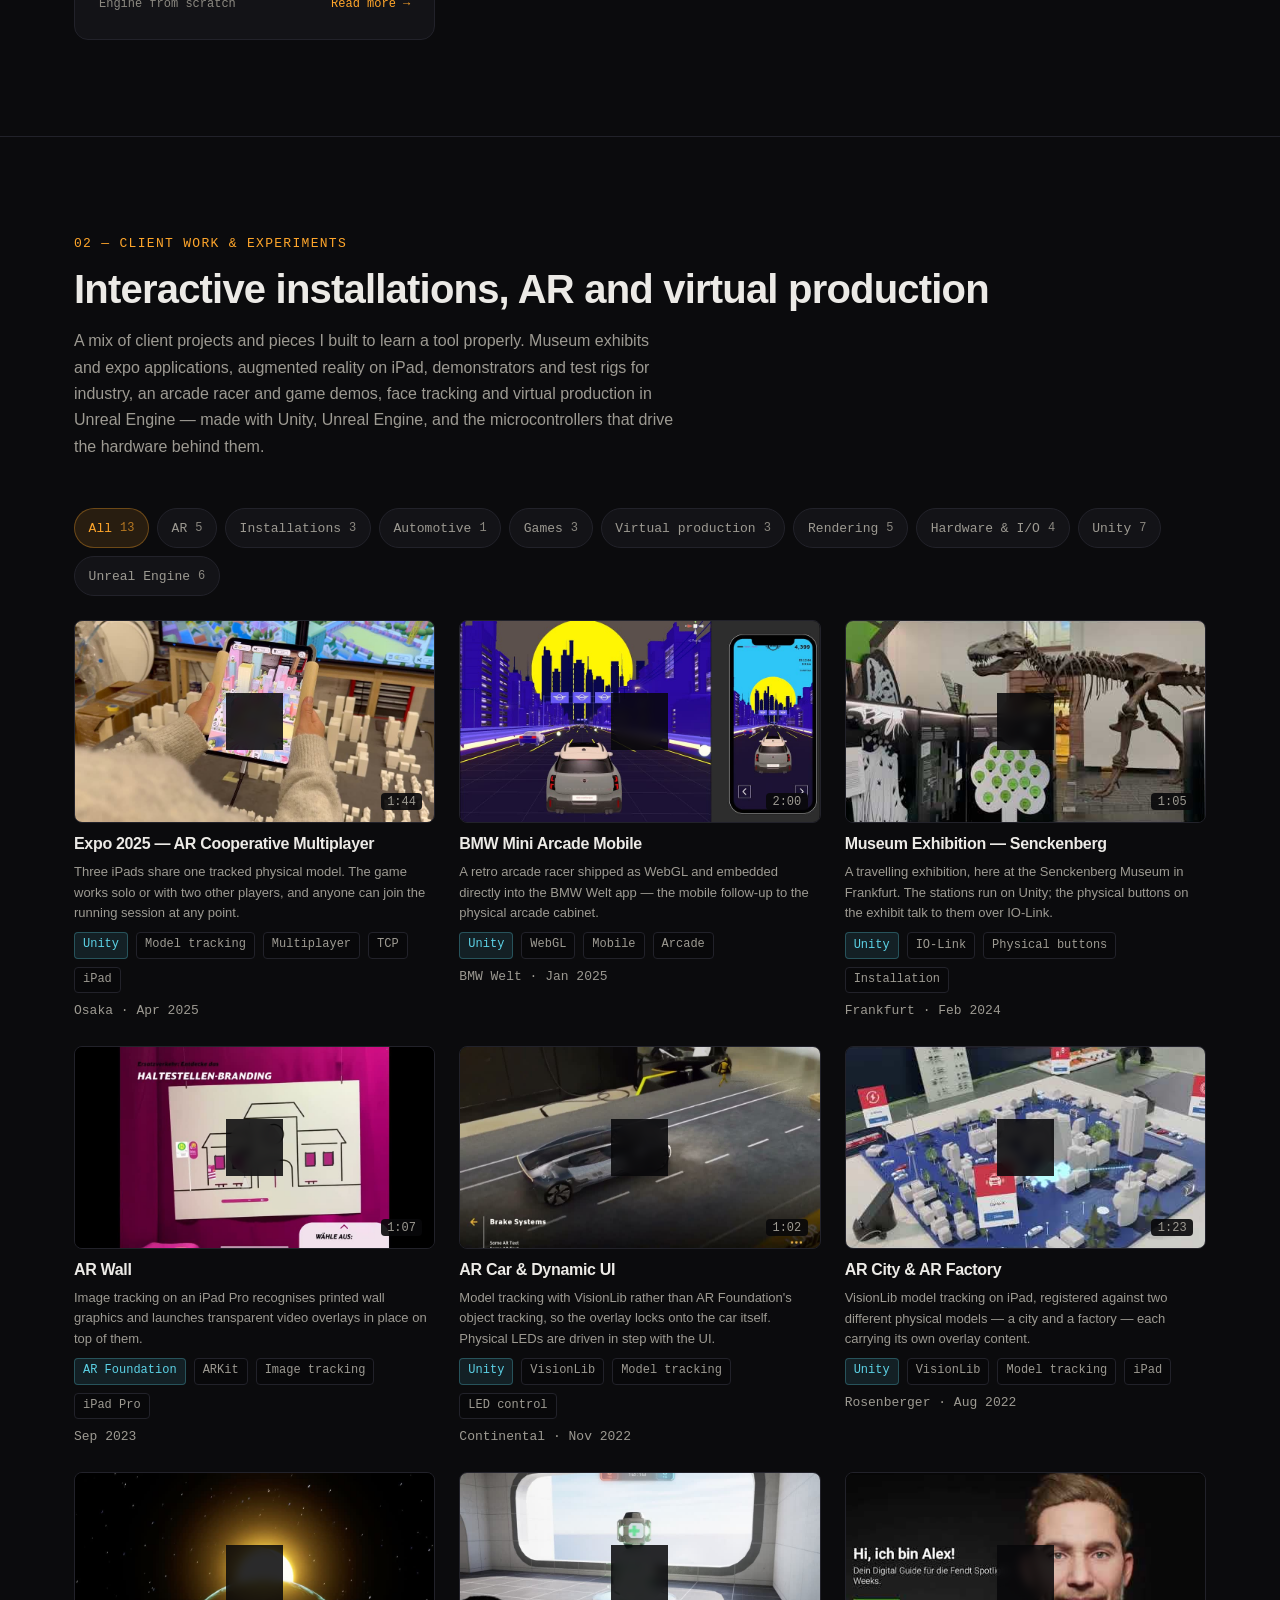
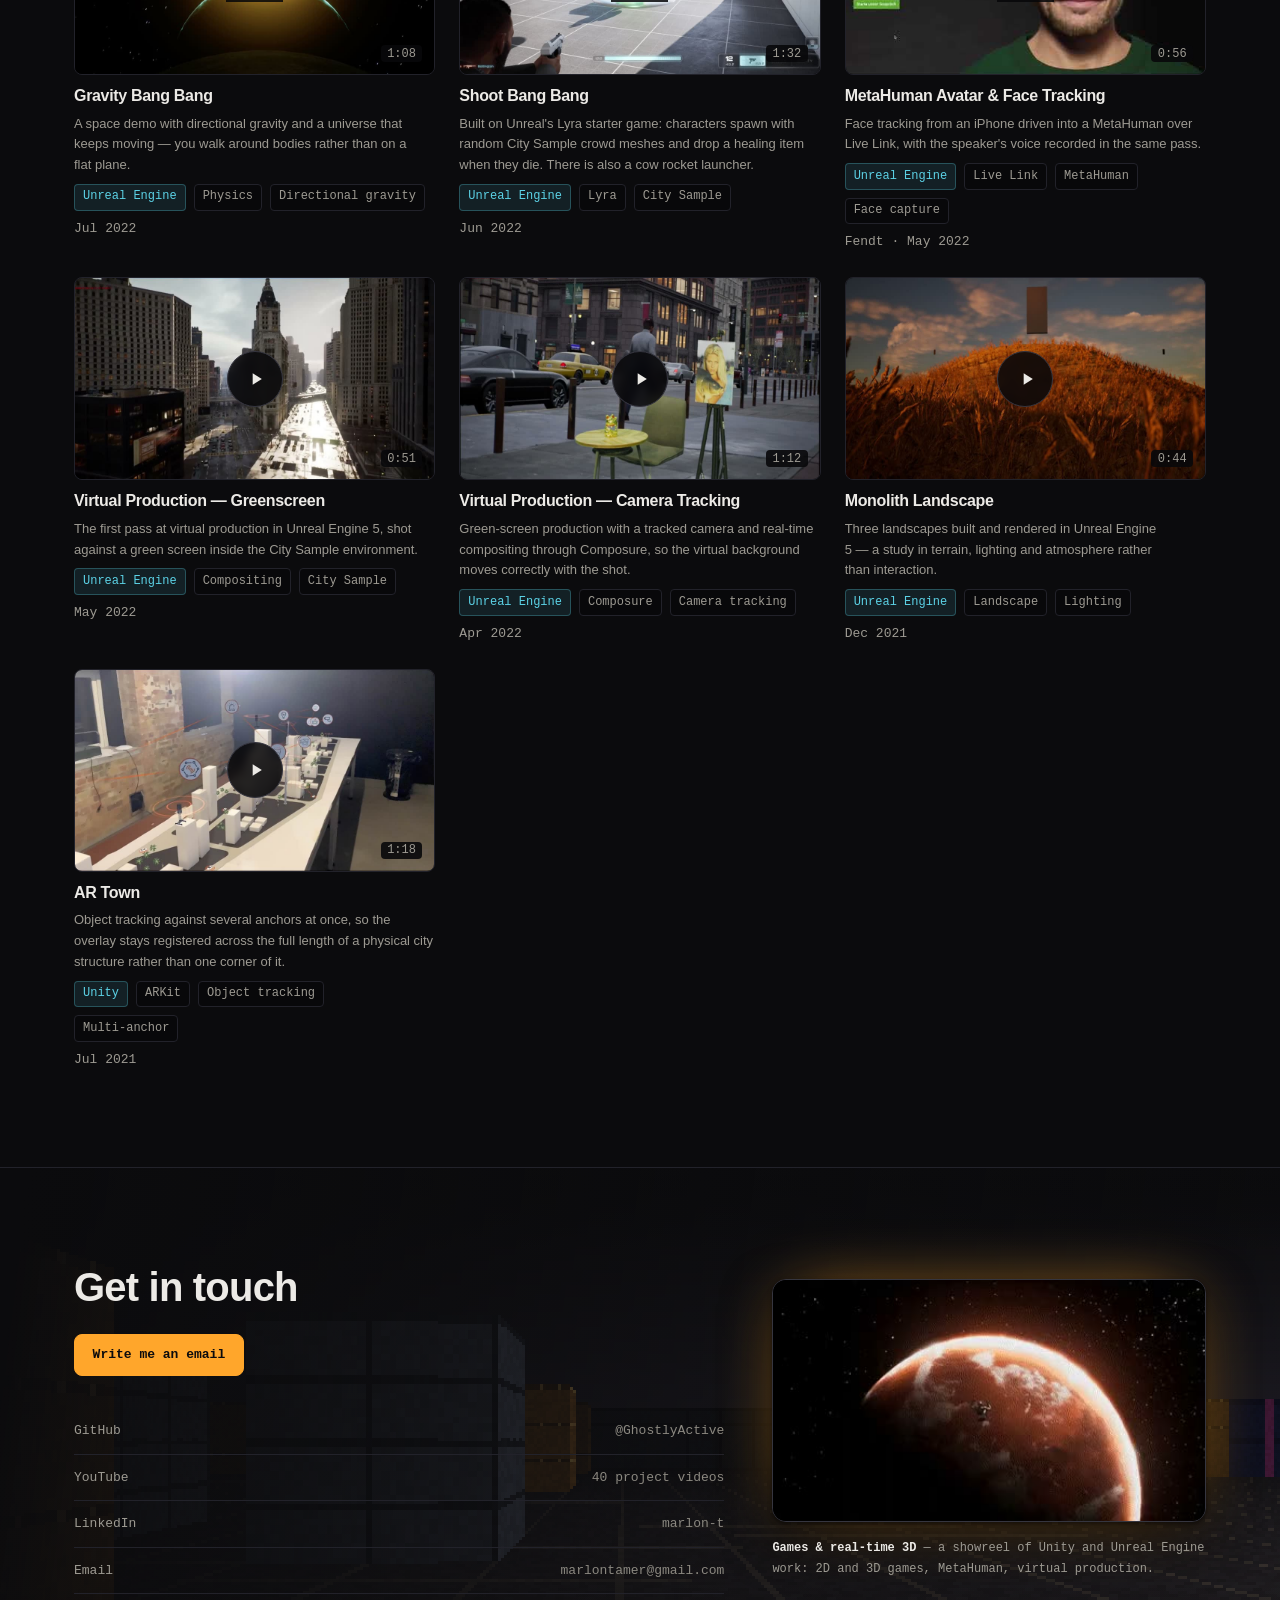
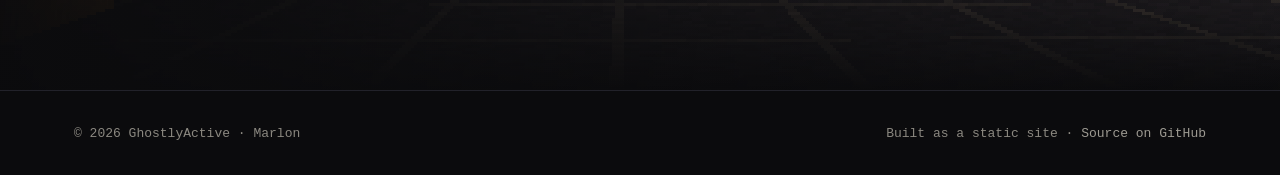
==== commit b64569ac: "feat: update VoxelTerraformer to the current build" ====
--- a/index.html
+++ b/index.html
@@ -206,22 +206,22 @@
 
         <article class="work-card reveal" data-topics="Engines &amp; renderers|Voxel">
           <div class="work-card__media">
-            <img src="assets/img/projects/voxel-terraformer-1.jpg" width="1600" height="908" alt="A green voxel hill with a rocky peak under a blue sky" loading="lazy" decoding="async">
+            <img src="assets/img/projects/voxel-terraformer-1.jpg" width="1280" height="720" alt="Two spheres carved out of green voxel terrain in blocks mode, under a cloudy blue sky" loading="lazy" decoding="async">
             <span class="work-card__year">2026</span>
           </div>
           <div class="work-card__body">
             <p class="work-card__kicker">C# · raylib</p>
             <h3 class="work-card__title"><a href="projects/voxel-terraformer.html">VoxelTerraformer</a></h3>
             <p class="work-card__desc">
-              A chunk-based voxel world with real-time terraforming. Precise voxel raycasting picks
-              the block under the cursor, so placing and removing geometry stays exact at any
-              distance.
+              An endless voxel world with real-time terraforming, streamed in and meshed off the
+              render frame. The same terrain can be edited as blocks, sculpted with a sphere brush,
+              or rendered smooth via marching cubes — switchable mid-play.
             </p>
             <ul class="tag-row">
               <li class="tag tag--accent">C#</li>
               <li class="tag">raylib</li>
-              <li class="tag">Chunked world</li>
-              <li class="tag">Voxel raycasting</li>
+              <li class="tag">Endless world</li>
+              <li class="tag">Marching cubes</li>
             </ul>
             <div class="work-card__foot">
               <span>Technical sandbox</span>
--- a/assets/css/site.css
+++ b/assets/css/site.css
@@ -364,9 +364,12 @@
   max-width: 62rem;
 }
 
+/* Same label-over-value pair as the spec strip on a project page, and it reads
+   the same way: the label is the quiet one, the value carries the text colour.
+   Two greys a step apart made the two lines look like one block. */
 .hero__fact dt {
   font-family: var(--font-mono);
-  font-size: var(--step--1);
+  font-size: var(--step--2);
   color: var(--text-faint);
   text-transform: uppercase;
   letter-spacing: 0.08em;
@@ -376,7 +379,7 @@
 .hero__fact dd {
   margin: 0;
   font-size: var(--step--1);
-  color: var(--text-muted);
+  color: var(--text);
 }
 
 /* ---------- Buttons ---------- */
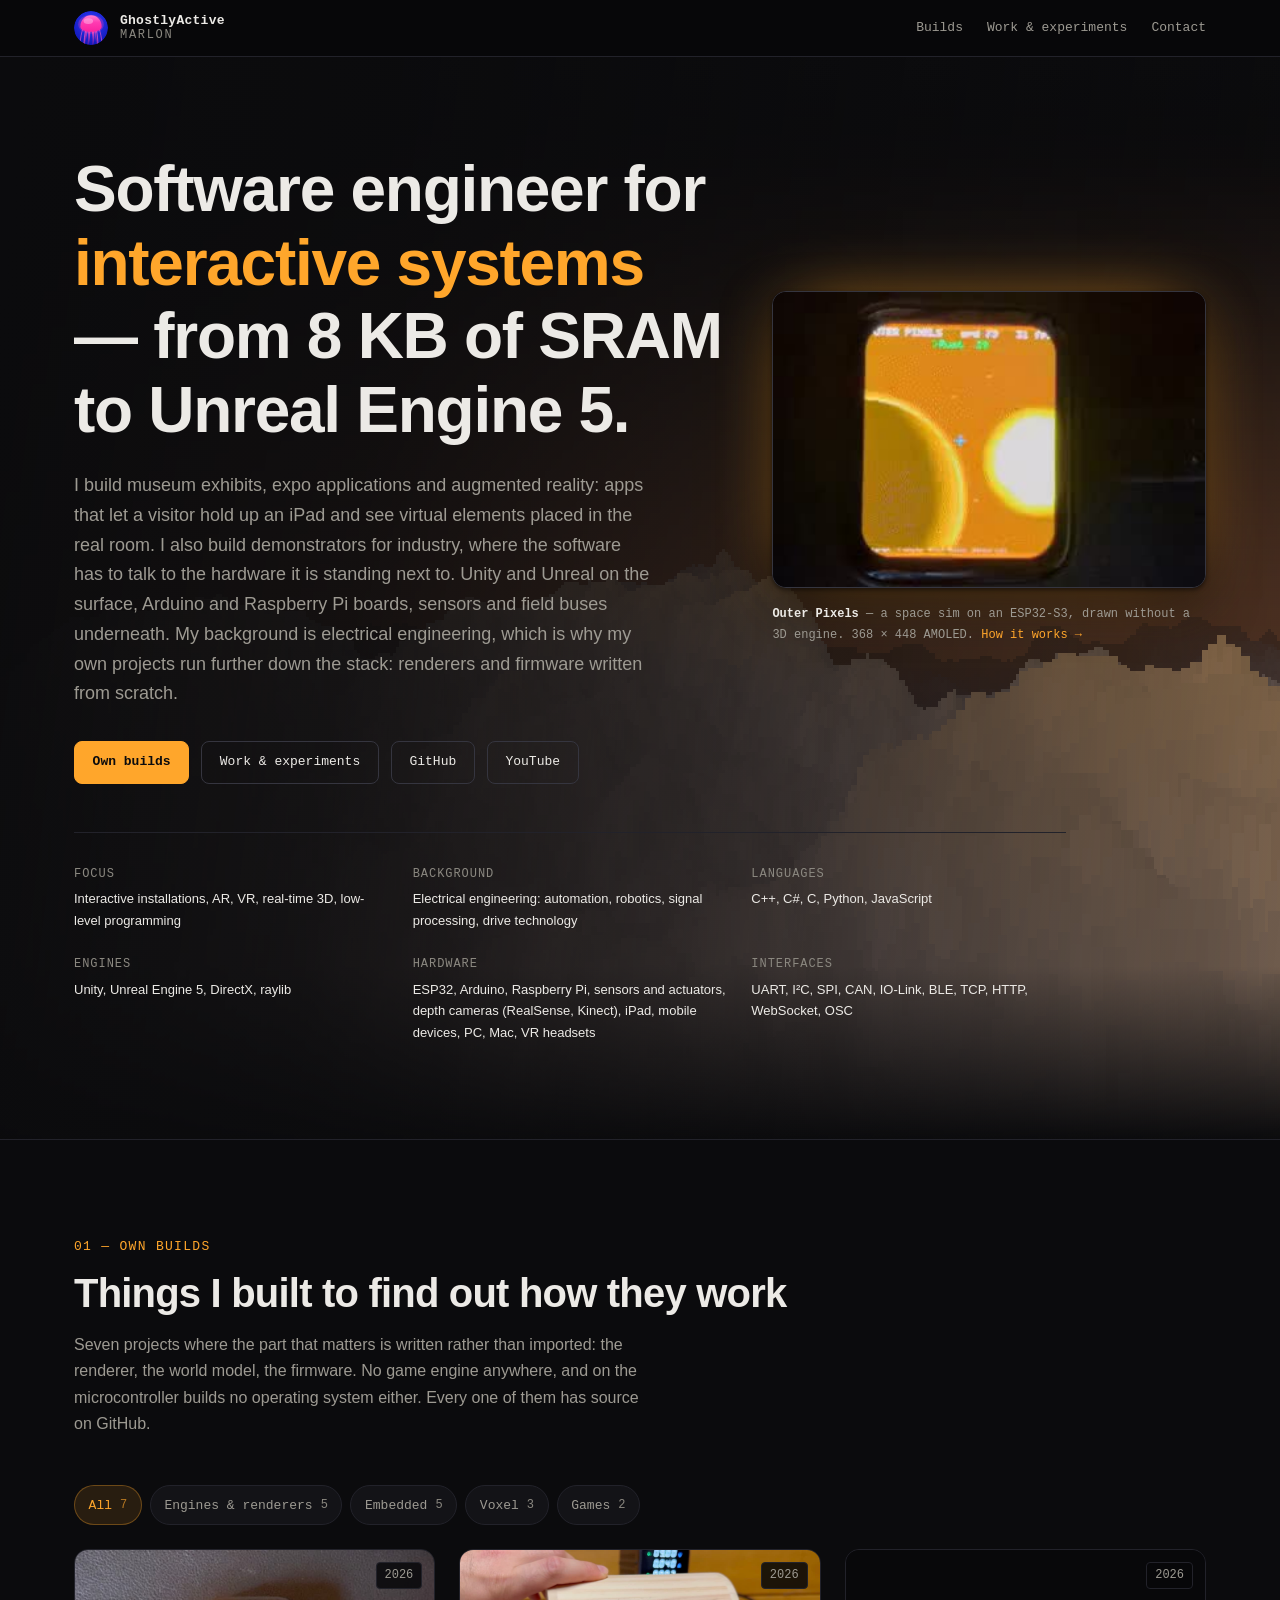
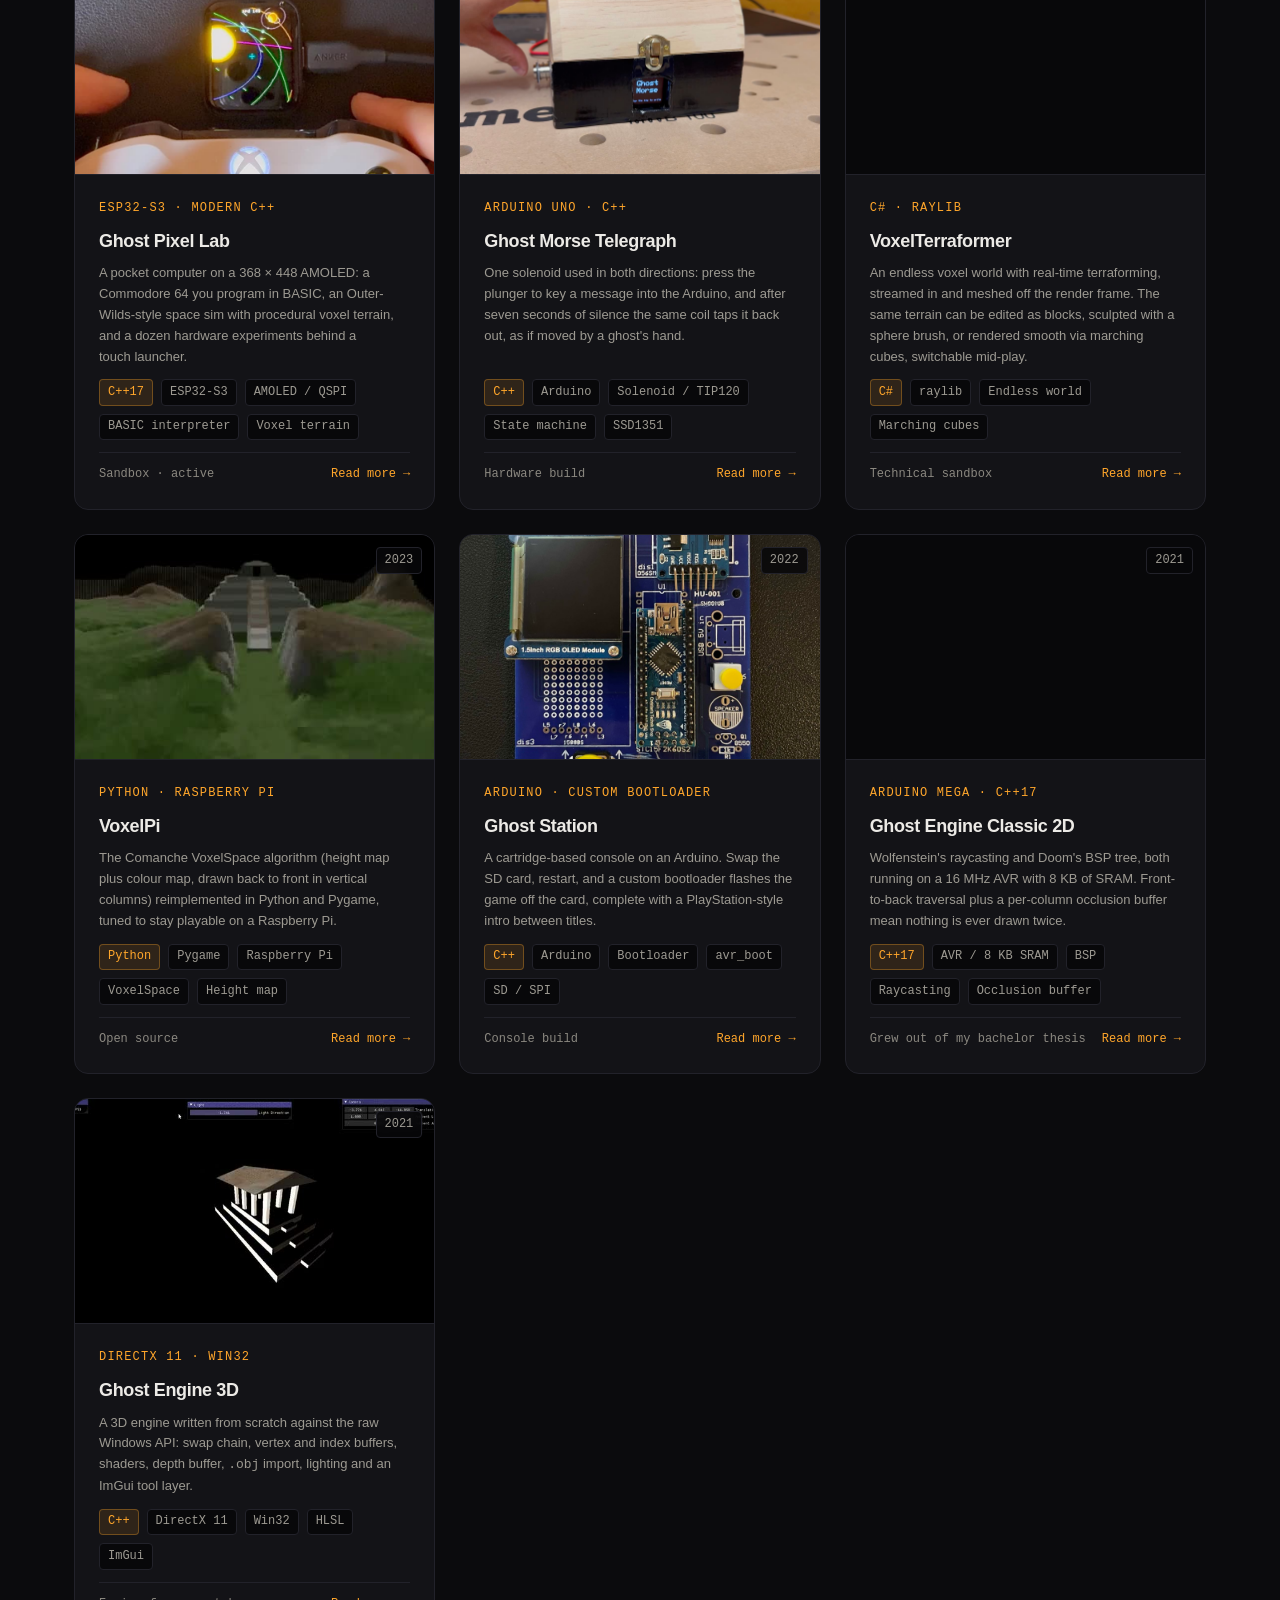
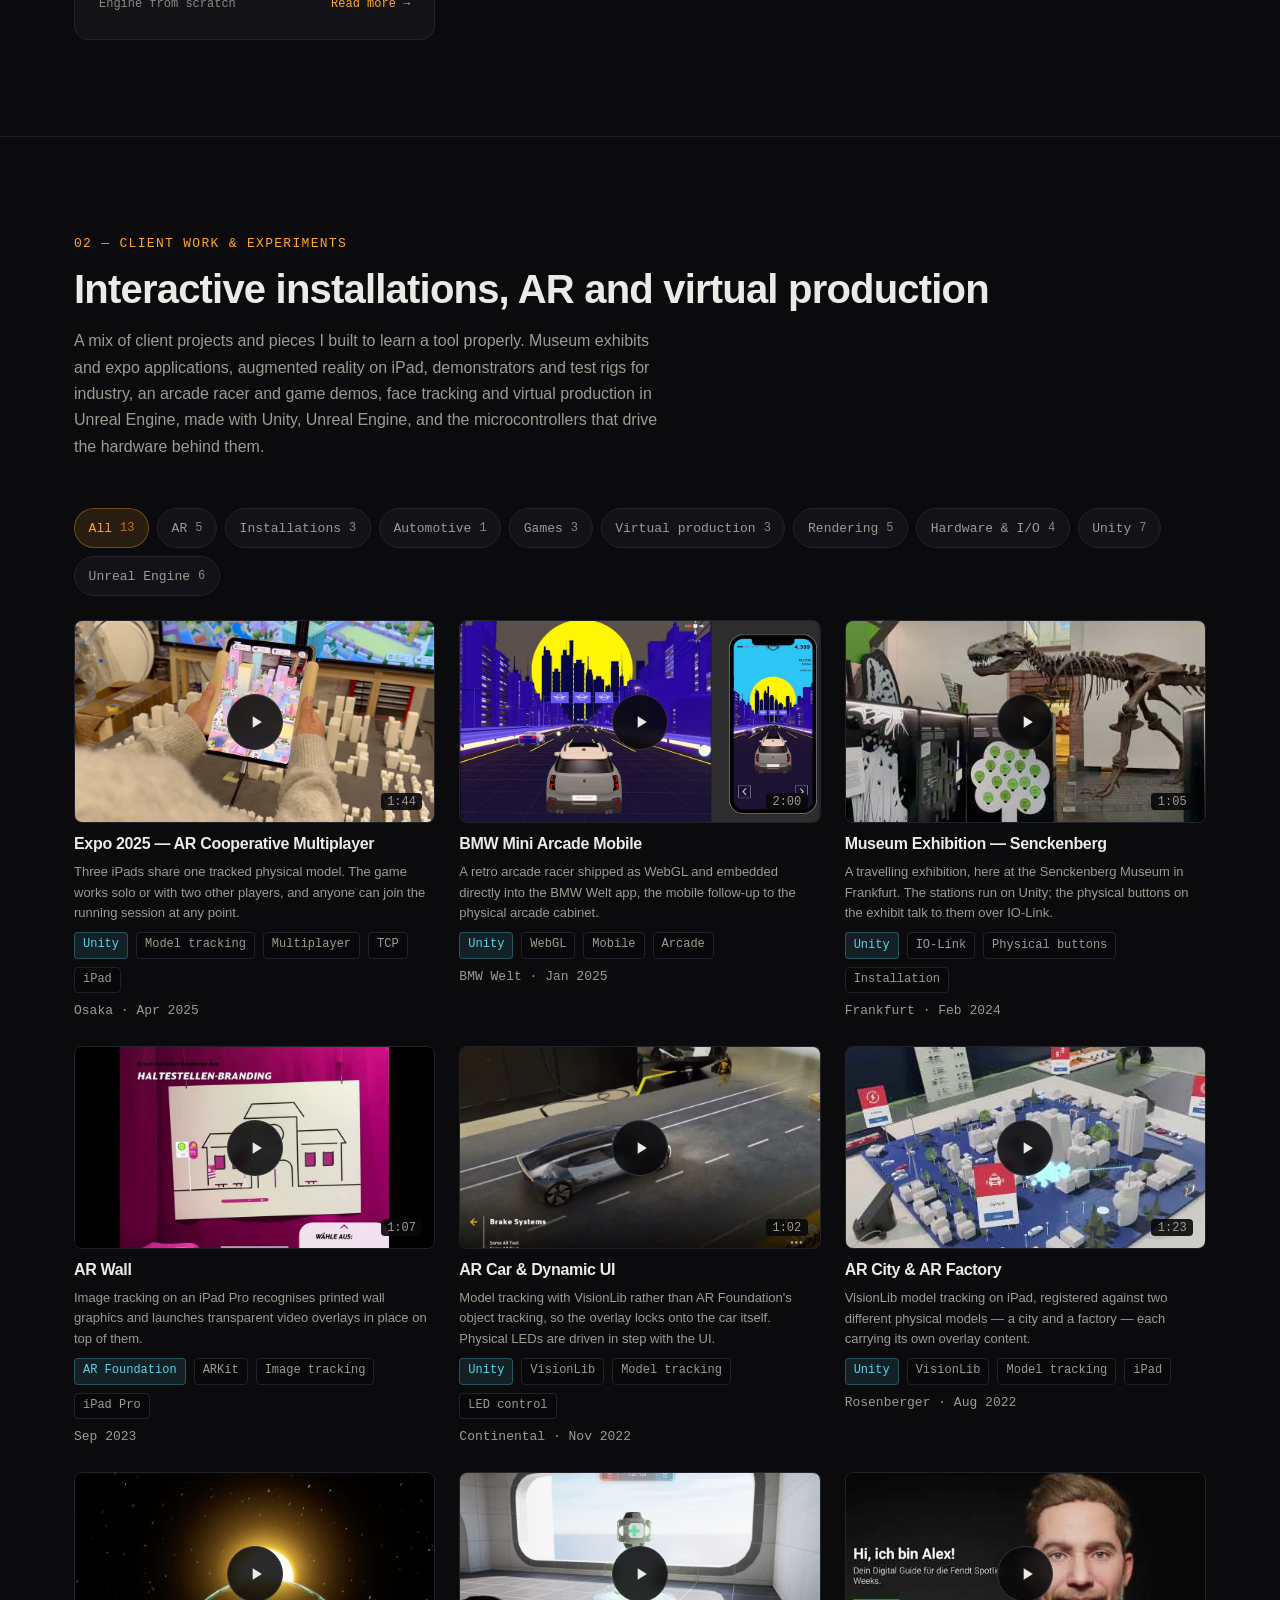
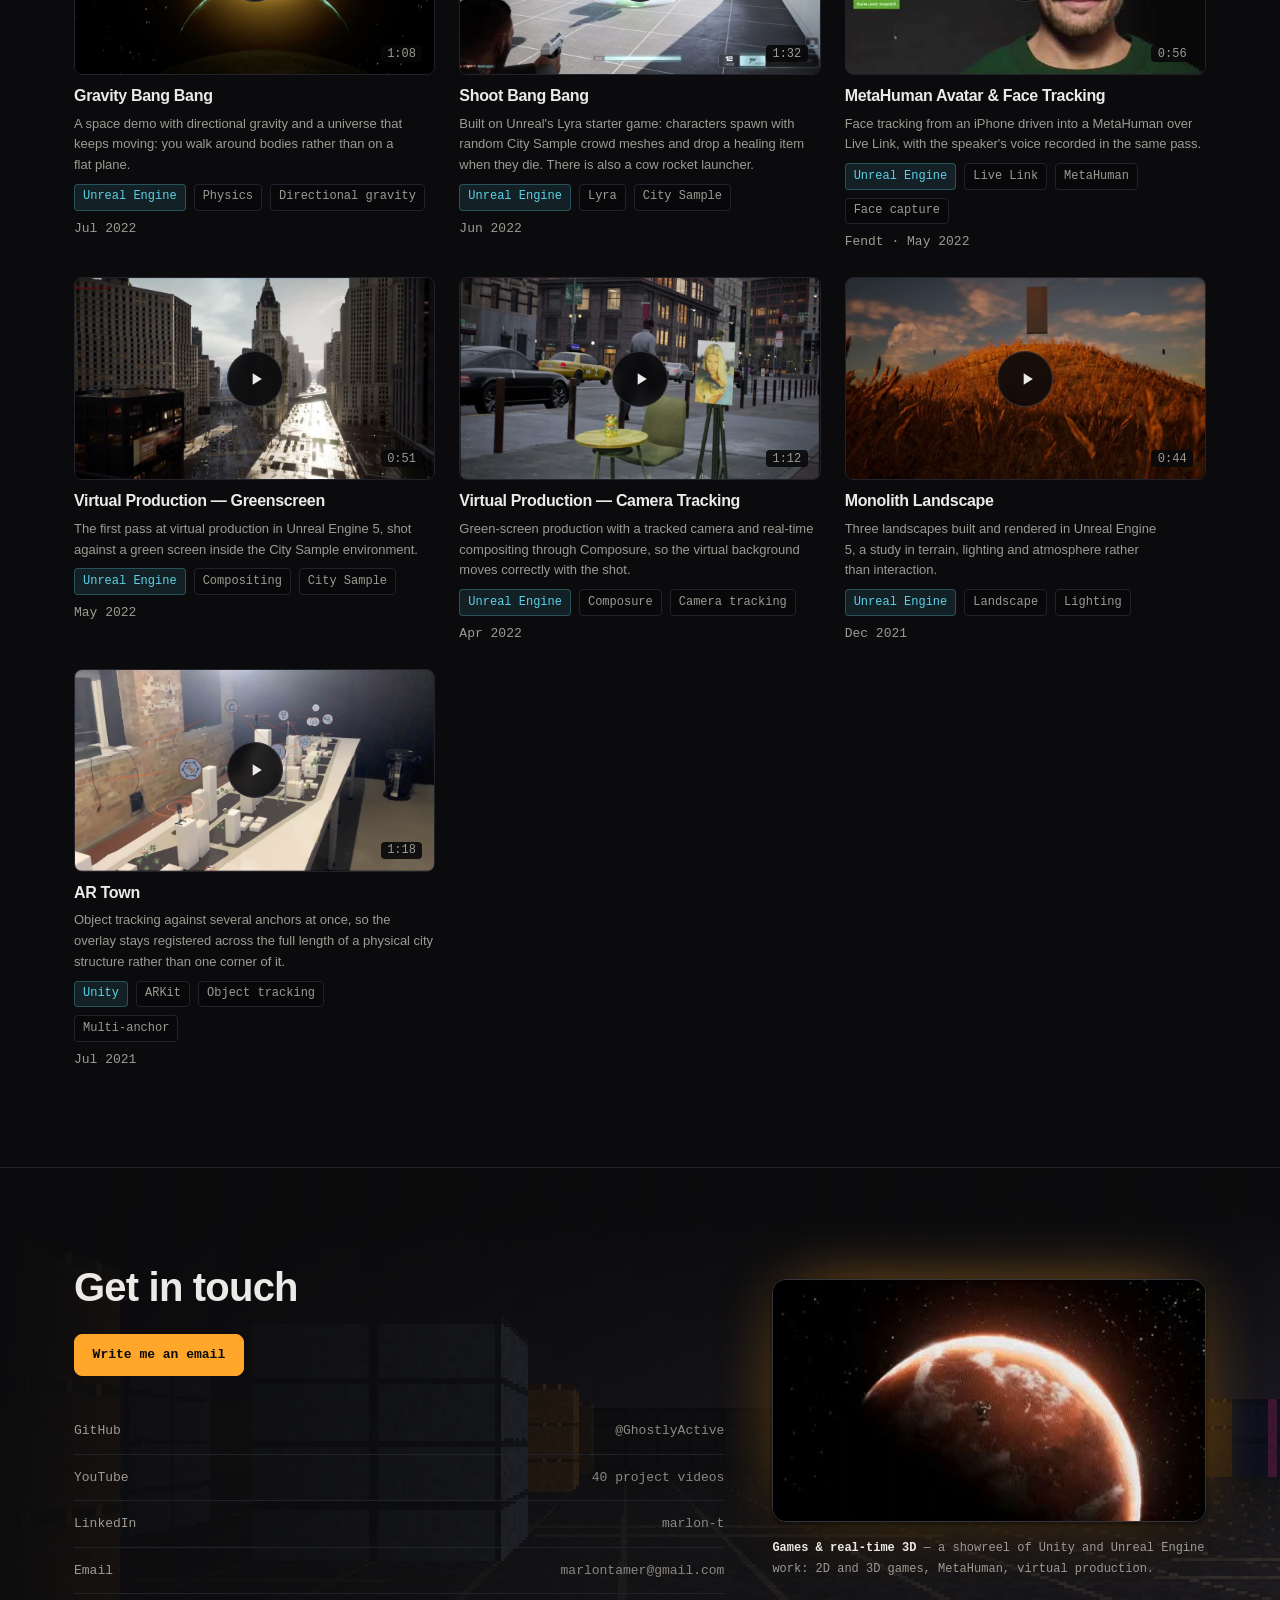
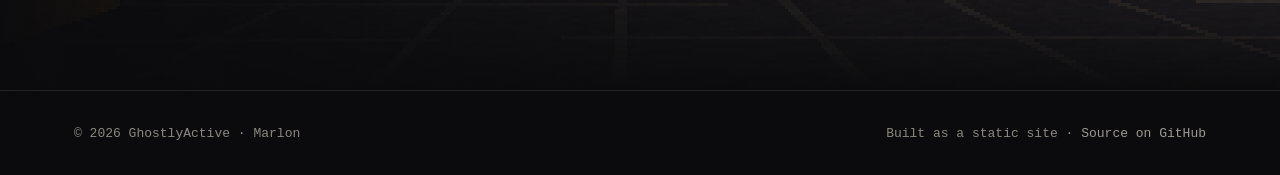
==== commit a329d167: "feat: update texts" ====
--- a/index.html
+++ b/index.html
@@ -4,7 +4,7 @@
 <meta charset="UTF-8">
 <meta name="viewport" content="width=device-width, initial-scale=1">
 <title>GhostlyActive — Marlon, Software Engineer</title>
-<meta name="description" content="Software engineer for interactive systems: museum exhibits, AR and VR, industrial demonstrators — plus renderers and firmware written from scratch.">
+<meta name="description" content="Software engineer for interactive systems: museum exhibits, AR and VR, industrial demonstrators, plus renderers and firmware written from scratch.">
 <meta name="color-scheme" content="dark">
 <meta name="theme-color" content="#0b0b0d">
 
@@ -14,7 +14,7 @@
 <meta property="og:type" content="website">
 <meta property="og:url" content="https://ghostlyactive.github.io/">
 <meta property="og:title" content="GhostlyActive — Marlon, Software Engineer">
-<meta property="og:description" content="Museum exhibits, AR and VR, industrial demonstrators and real-time 3D — plus renderers and firmware written from scratch.">
+<meta property="og:description" content="Museum exhibits, AR and VR, industrial demonstrators and real-time 3D, plus renderers and firmware written from scratch.">
 <meta property="og:image" content="https://ghostlyactive.github.io/assets/img/og-image.jpg">
 <meta property="og:image:width" content="1200">
 <meta property="og:image:height" content="630">
@@ -69,8 +69,8 @@
         <div>
           <h1>Software engineer for <em>interactive systems</em> — from 8 KB of SRAM to Unreal Engine 5.</h1>
           <p class="hero__lede">
-            I build museum exhibits, expo applications and augmented reality — apps that let a
-            visitor hold up an iPad and see virtual elements placed in the real room — and
+            I build museum exhibits, expo applications and augmented reality: apps that let a
+            visitor hold up an iPad and see virtual elements placed in the real room. I also build
             demonstrators for industry, where the software has to talk to the hardware it is
             standing next to. <span class="hero__lede-detail">Unity and Unreal on the surface,
             Arduino and Raspberry Pi boards, sensors and field buses underneath.</span> My
@@ -107,7 +107,7 @@
         </div>
         <div class="hero__fact">
           <dt>Background</dt>
-          <dd>Electrical engineering — automation, robotics, signal processing, drive technology</dd>
+          <dd>Electrical engineering: automation, robotics, signal processing, drive technology</dd>
         </div>
         <div class="hero__fact">
           <dt>Languages</dt>
@@ -215,7 +215,7 @@
             <p class="work-card__desc">
               An endless voxel world with real-time terraforming, streamed in and meshed off the
               render frame. The same terrain can be edited as blocks, sculpted with a sphere brush,
-              or rendered smooth via marching cubes — switchable mid-play.
+              or rendered smooth via marching cubes, switchable mid-play.
             </p>
             <ul class="tag-row">
               <li class="tag tag--accent">C#</li>
@@ -239,8 +239,8 @@
             <p class="work-card__kicker">Python · Raspberry Pi</p>
             <h3 class="work-card__title"><a href="projects/voxel-pi.html">VoxelPi</a></h3>
             <p class="work-card__desc">
-              The Comanche VoxelSpace algorithm — height map plus colour map, drawn back to front in
-              vertical columns — reimplemented in Python and Pygame, tuned to stay playable on a
+              The Comanche VoxelSpace algorithm (height map plus colour map, drawn back to front in
+              vertical columns) reimplemented in Python and Pygame, tuned to stay playable on a
               Raspberry Pi.
             </p>
             <ul class="tag-row">
@@ -267,7 +267,7 @@
             <h3 class="work-card__title"><a href="projects/ghost-station.html">Ghost Station</a></h3>
             <p class="work-card__desc">
               A cartridge-based console on an Arduino. Swap the SD card, restart, and a custom
-              bootloader flashes the game off the card — complete with a PlayStation-style intro
+              bootloader flashes the game off the card, complete with a PlayStation-style intro
               between titles.
             </p>
             <ul class="tag-row">
@@ -352,7 +352,7 @@
         <p>
           A mix of client projects and pieces I built to learn a tool properly. Museum exhibits and
           expo applications, augmented reality on iPad, demonstrators and test rigs for industry, an
-          arcade racer and game demos, face tracking and virtual production in Unreal Engine — made
+          arcade racer and game demos, face tracking and virtual production in Unreal Engine, made
           with Unity, Unreal Engine, and the microcontrollers that drive the hardware behind them.
         </p>
       </div>
@@ -398,7 +398,7 @@
           <div class="reel-card__body">
             <h3>BMW Mini Arcade Mobile</h3>
             <p>
-              A retro arcade racer shipped as WebGL and embedded directly into the BMW Welt app —
+              A retro arcade racer shipped as WebGL and embedded directly into the BMW Welt app,
               the mobile follow-up to the physical arcade cabinet.
             </p>
             <ul class="tag-row">
@@ -513,7 +513,7 @@
           <div class="reel-card__body">
             <h3>Gravity Bang Bang</h3>
             <p>
-              A space demo with directional gravity and a universe that keeps moving — you walk
+              A space demo with directional gravity and a universe that keeps moving: you walk
               around bodies rather than on a flat plane.
             </p>
             <ul class="tag-row">
@@ -624,7 +624,7 @@
           <div class="reel-card__body">
             <h3>Monolith Landscape</h3>
             <p>
-              Three landscapes built and rendered in Unreal Engine 5 — a study in terrain, lighting
+              Three landscapes built and rendered in Unreal Engine 5, a study in terrain, lighting
               and atmosphere rather than interaction.
             </p>
             <ul class="tag-row">
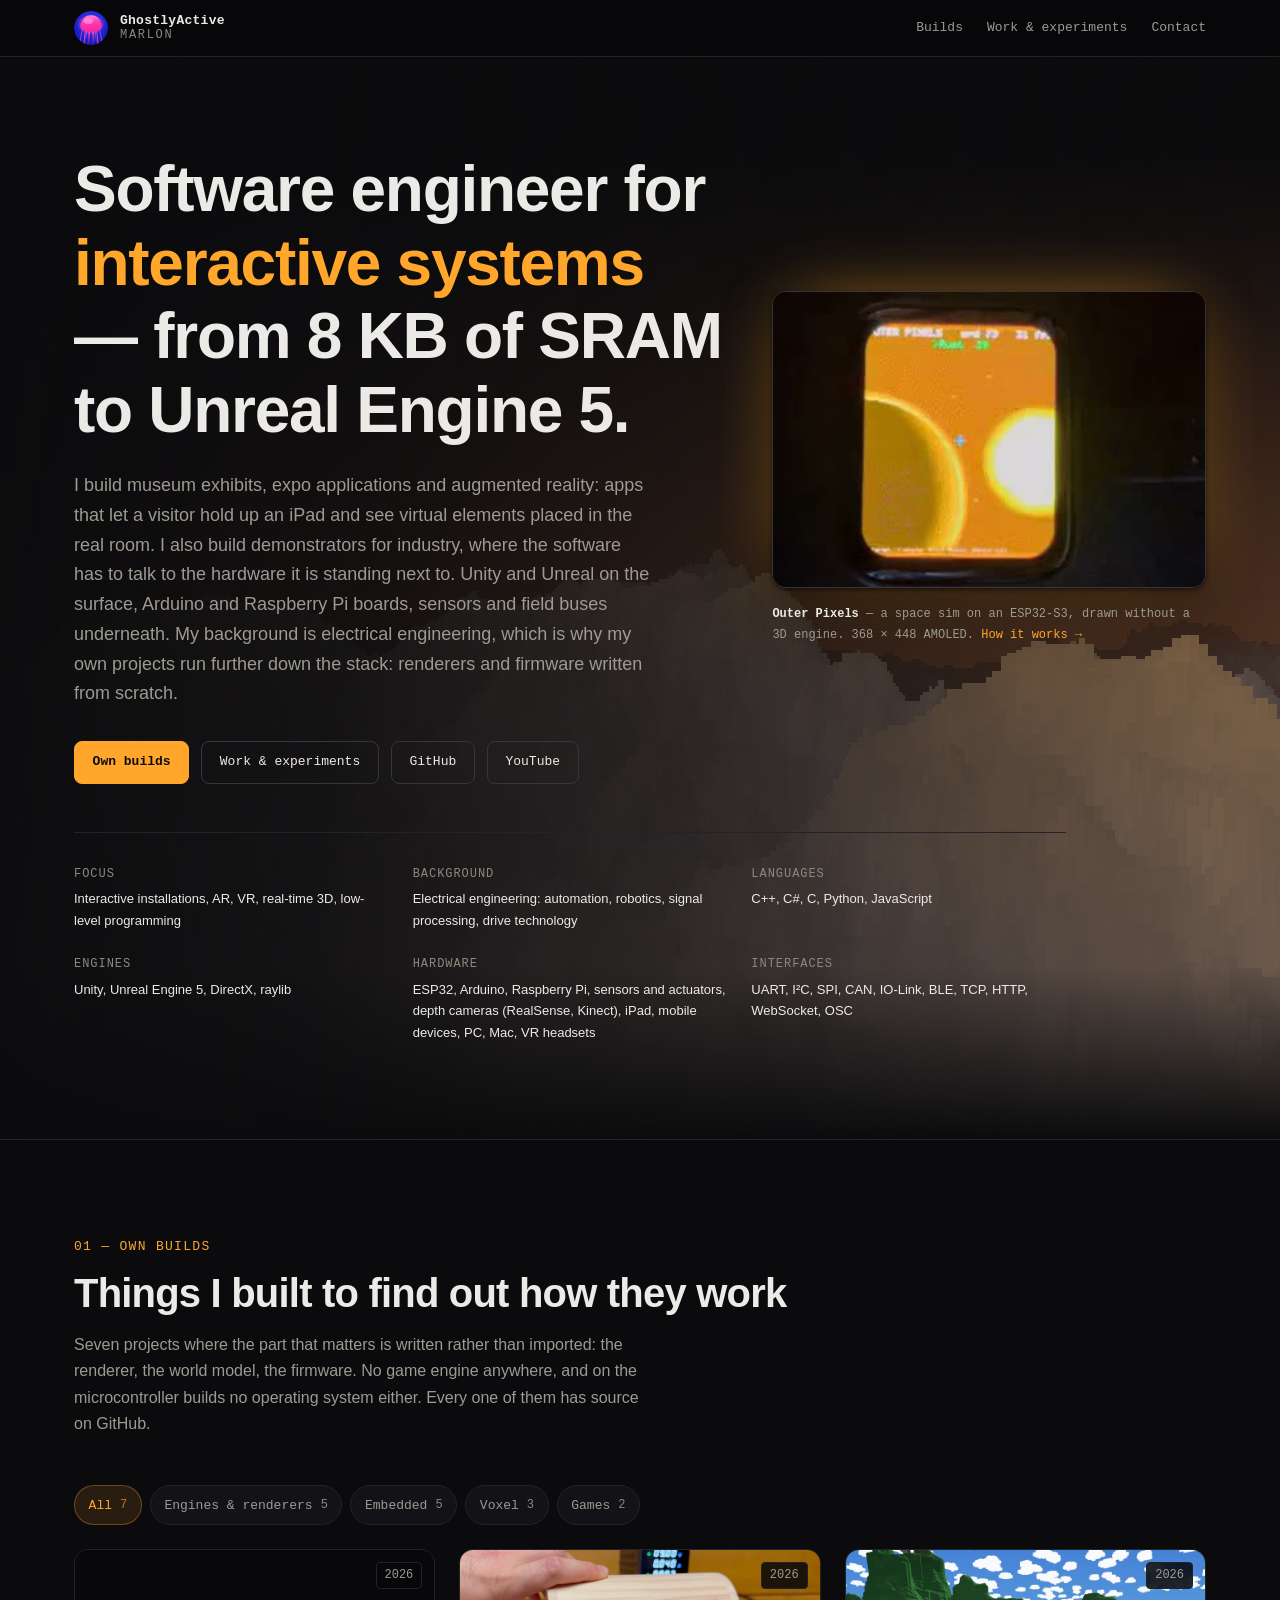
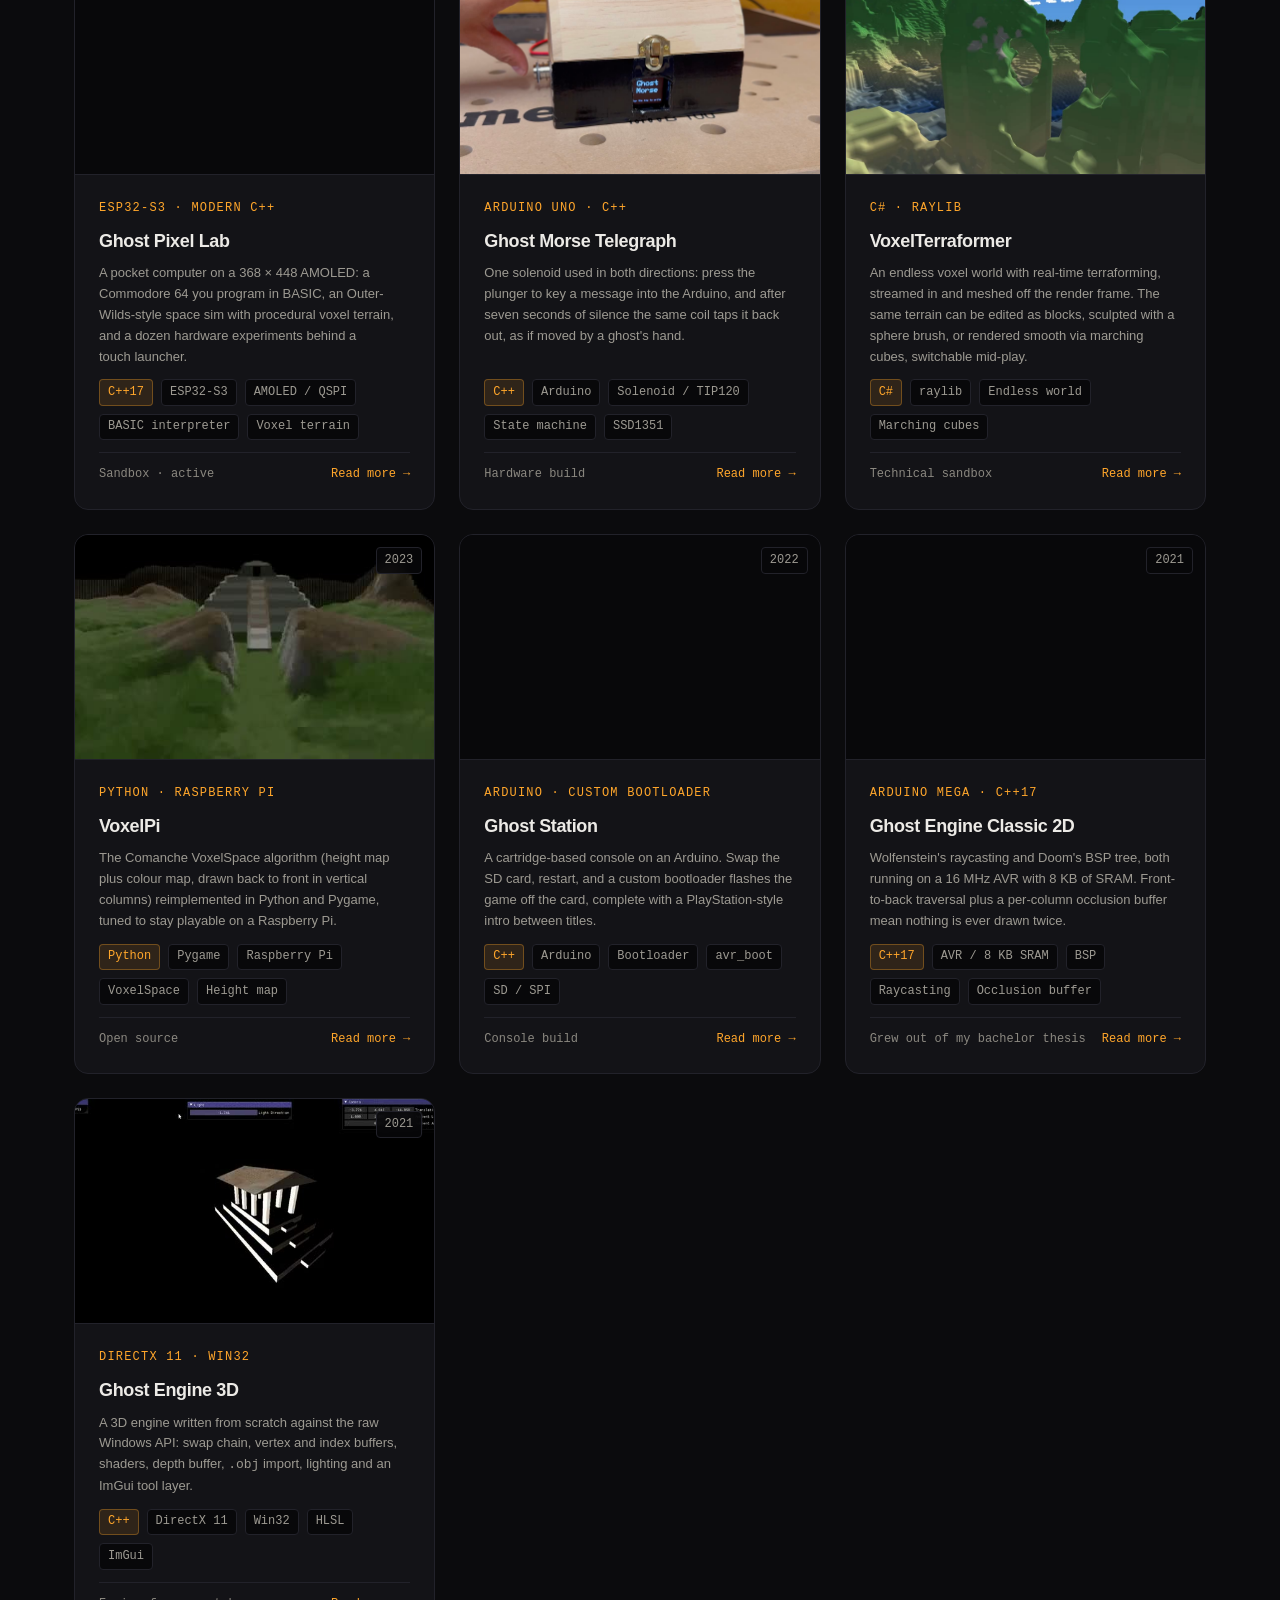
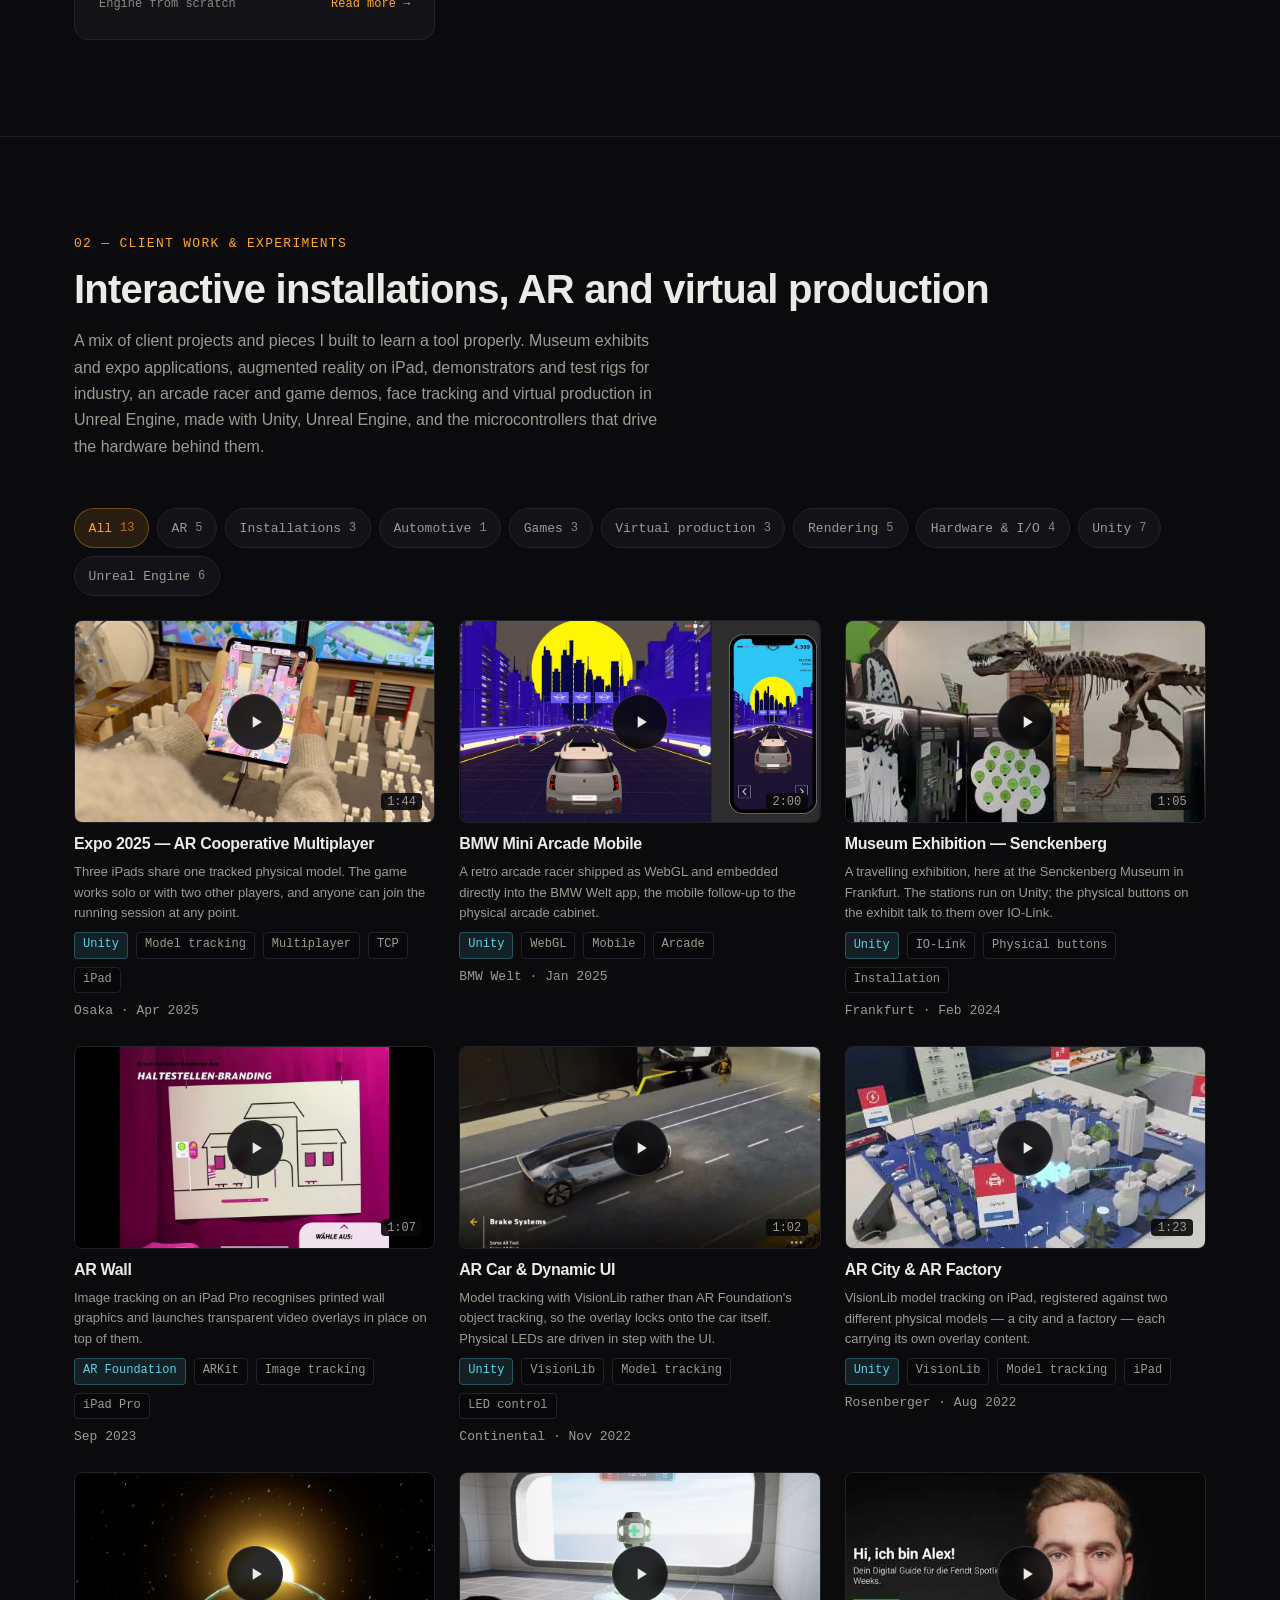
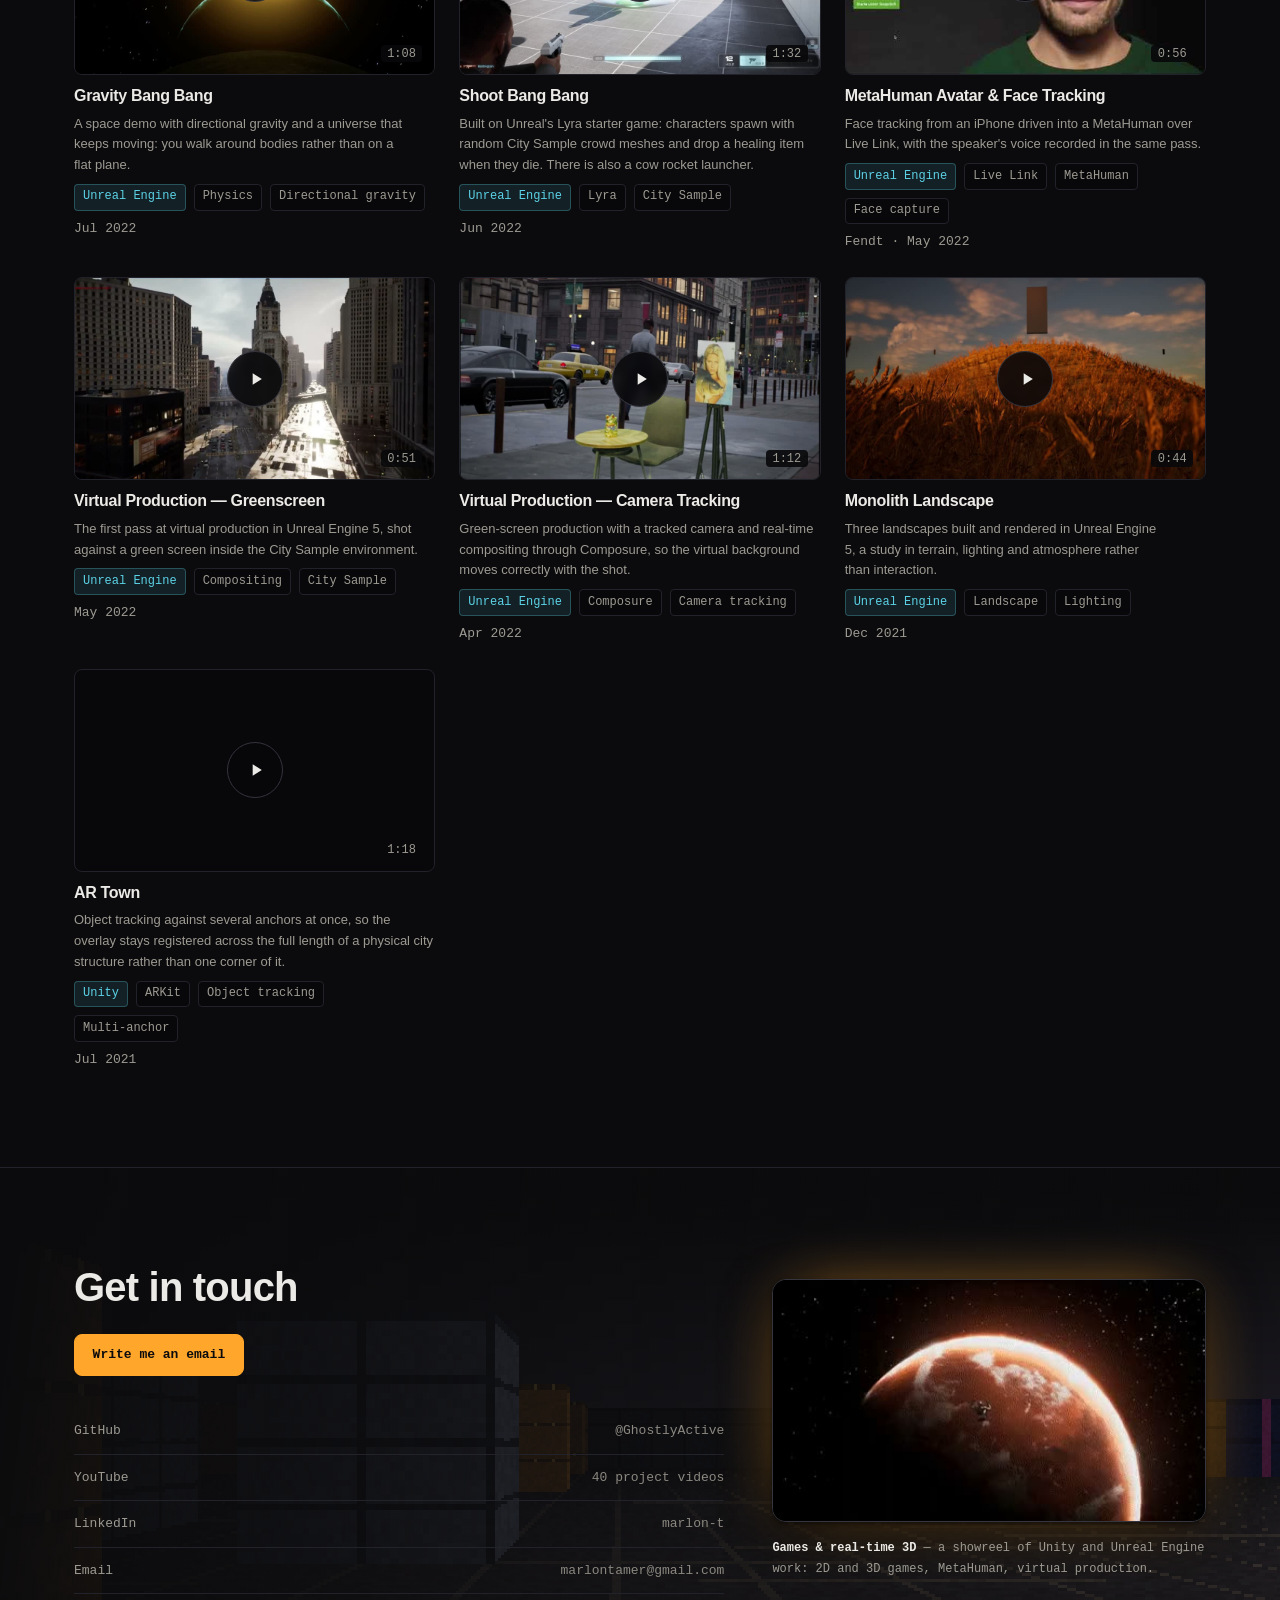
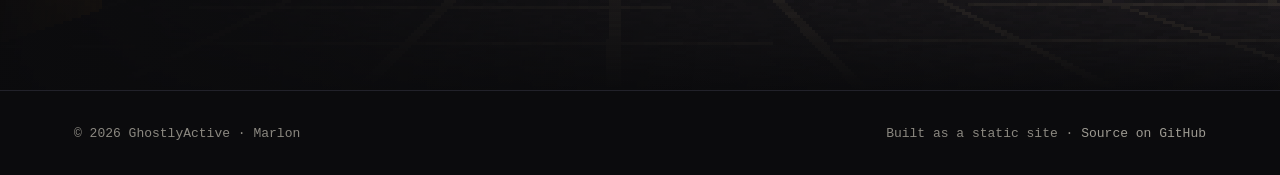
==== commit 51739b64: "Fix: voxel_terraformer page" ====
--- a/index.html
+++ b/index.html
@@ -206,7 +206,7 @@
 
         <article class="work-card reveal" data-topics="Engines &amp; renderers|Voxel">
           <div class="work-card__media">
-            <img src="assets/img/projects/voxel-terraformer-1.jpg" width="1280" height="720" alt="Two spheres carved out of green voxel terrain in blocks mode, under a cloudy blue sky" loading="lazy" decoding="async">
+            <img src="assets/img/video/vWNqucjytic.jpg" width="960" height="540" alt="Arches and overhangs carved into green voxel terrain in smooth mode, under a cloudy blue sky" loading="lazy" decoding="async">
             <span class="work-card__year">2026</span>
           </div>
           <div class="work-card__body">
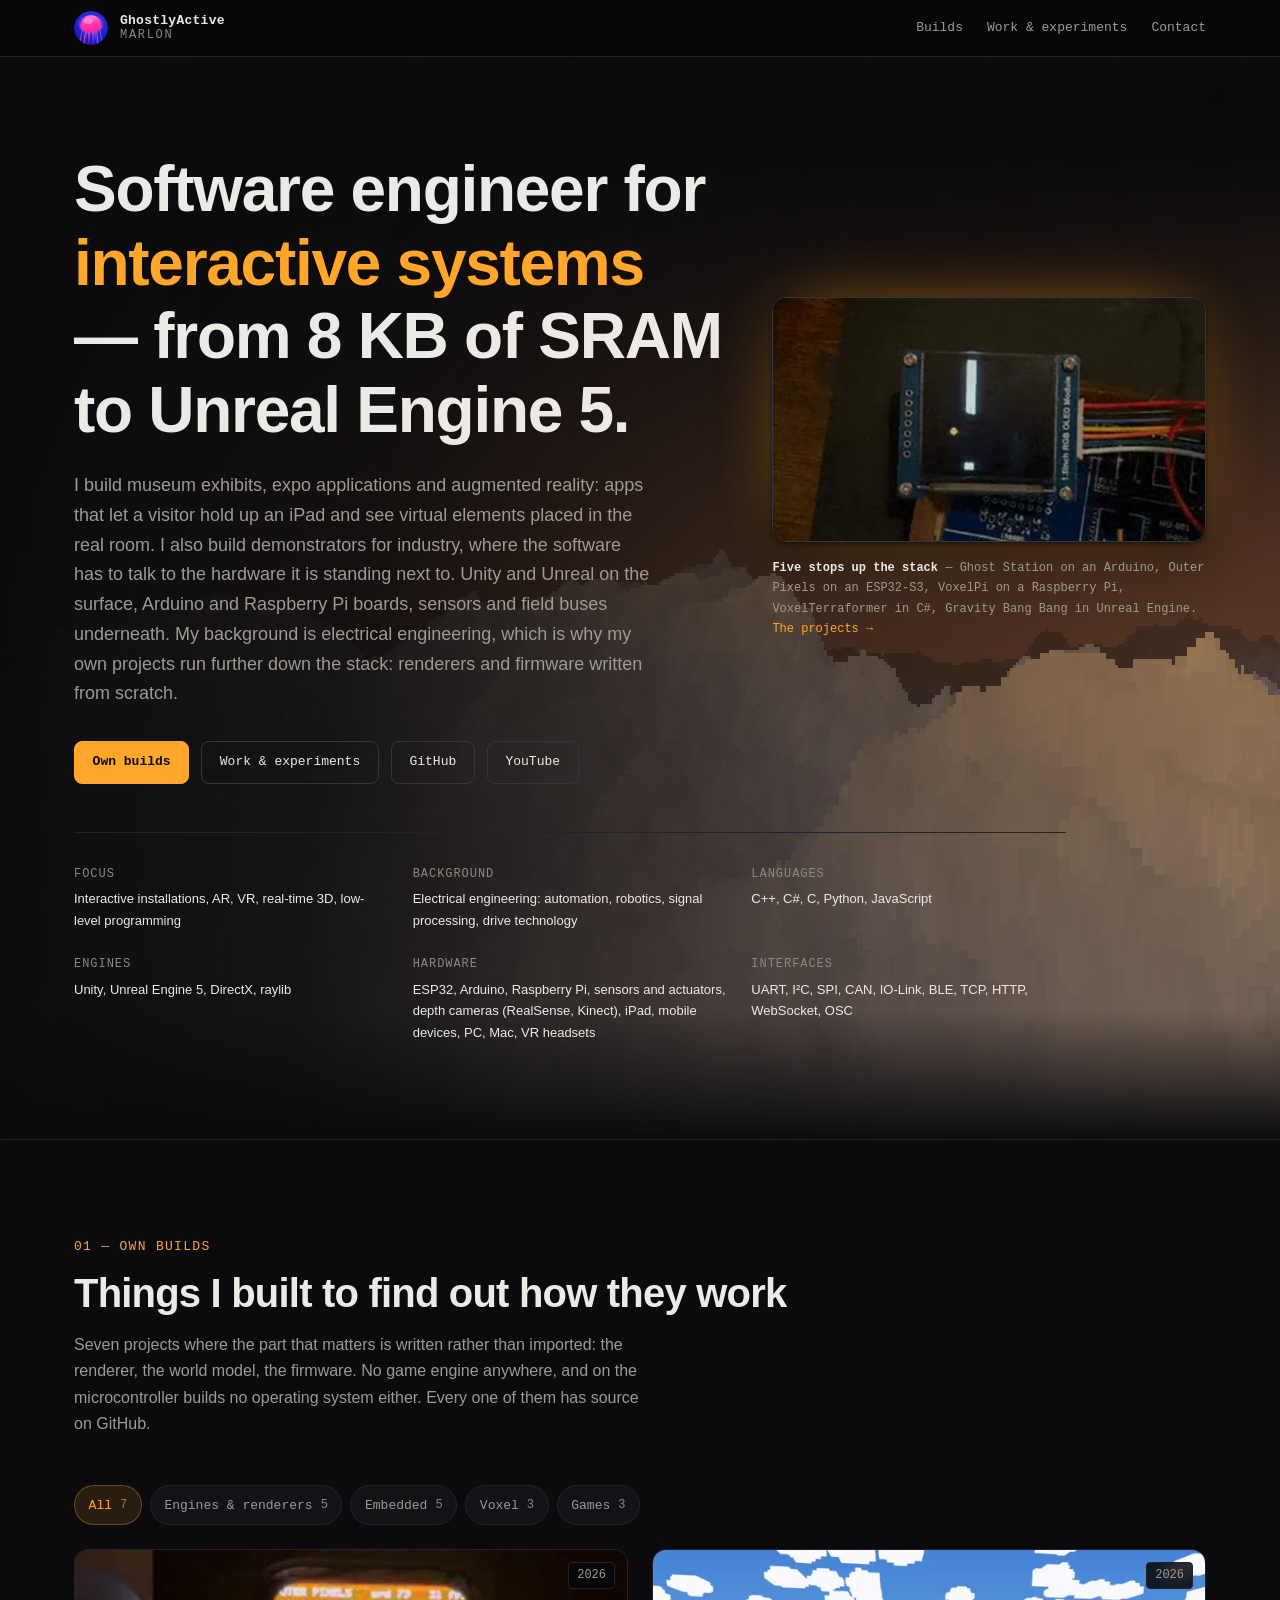
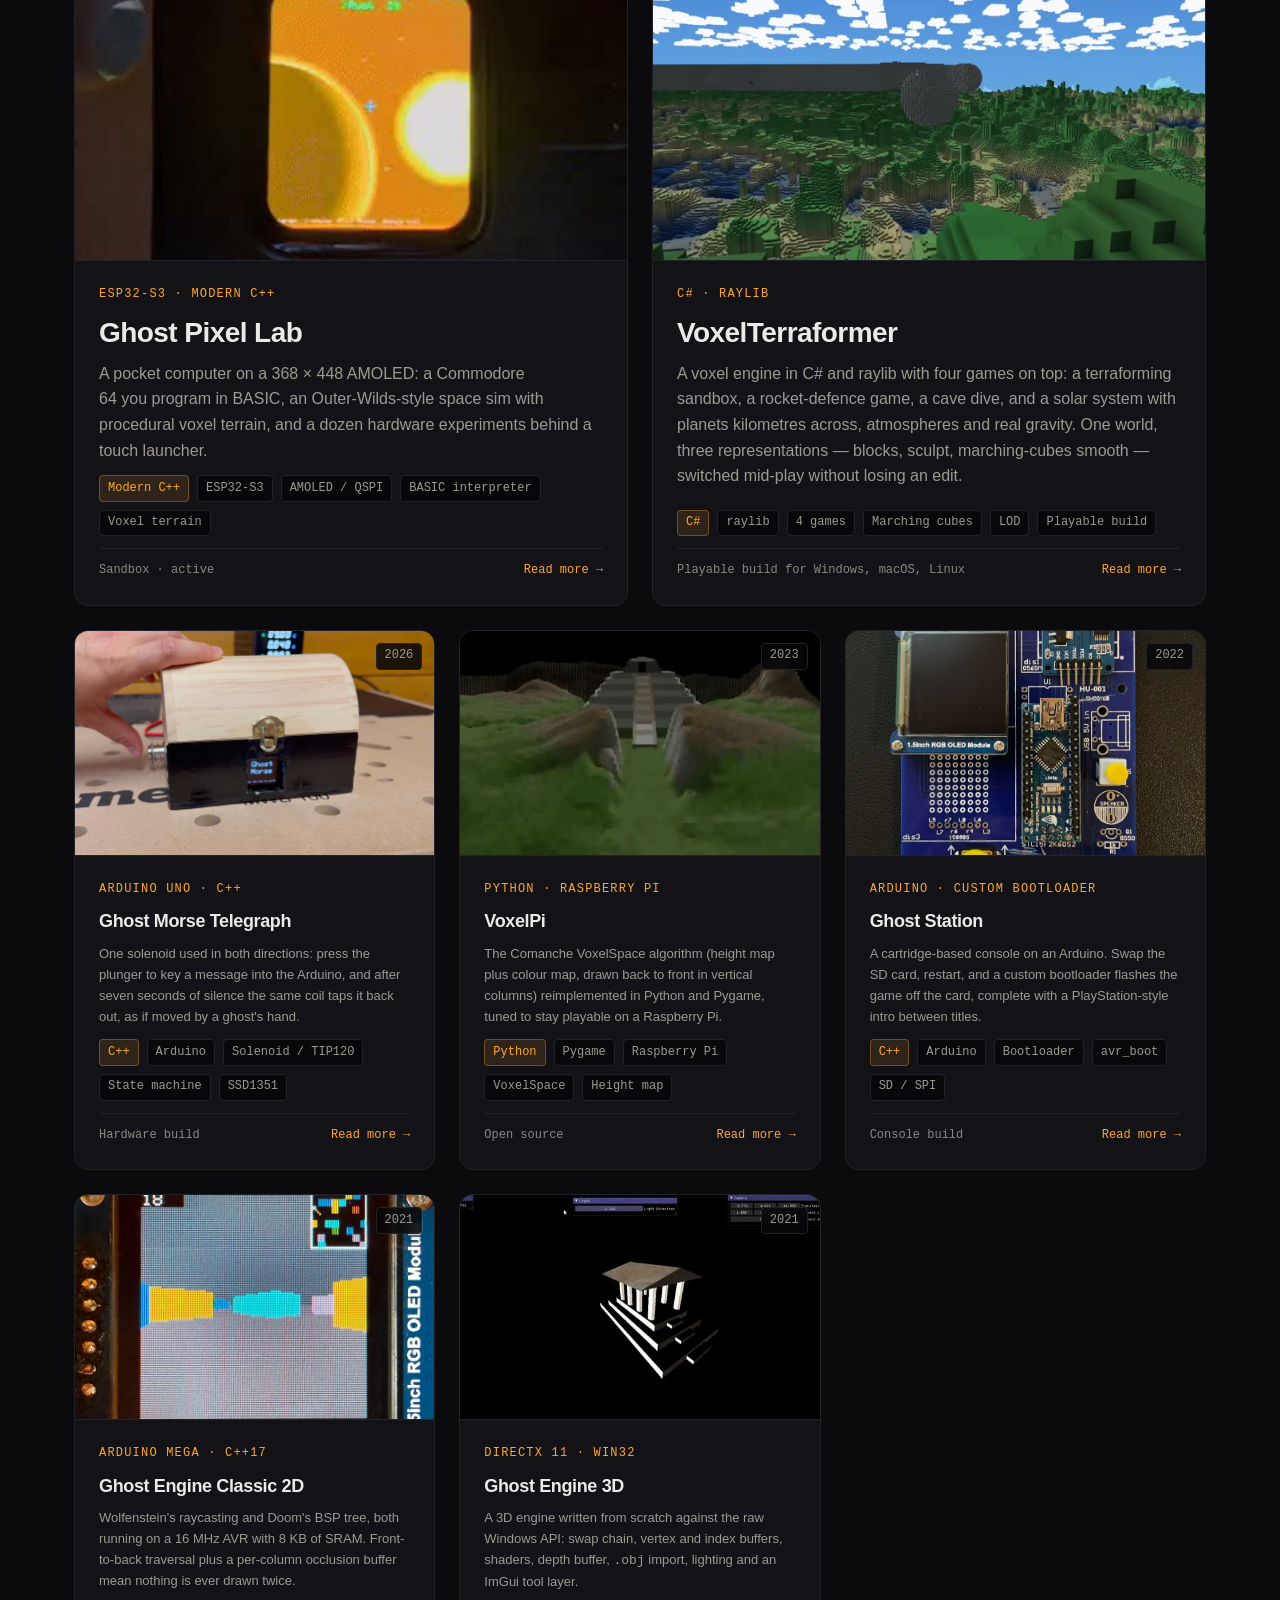
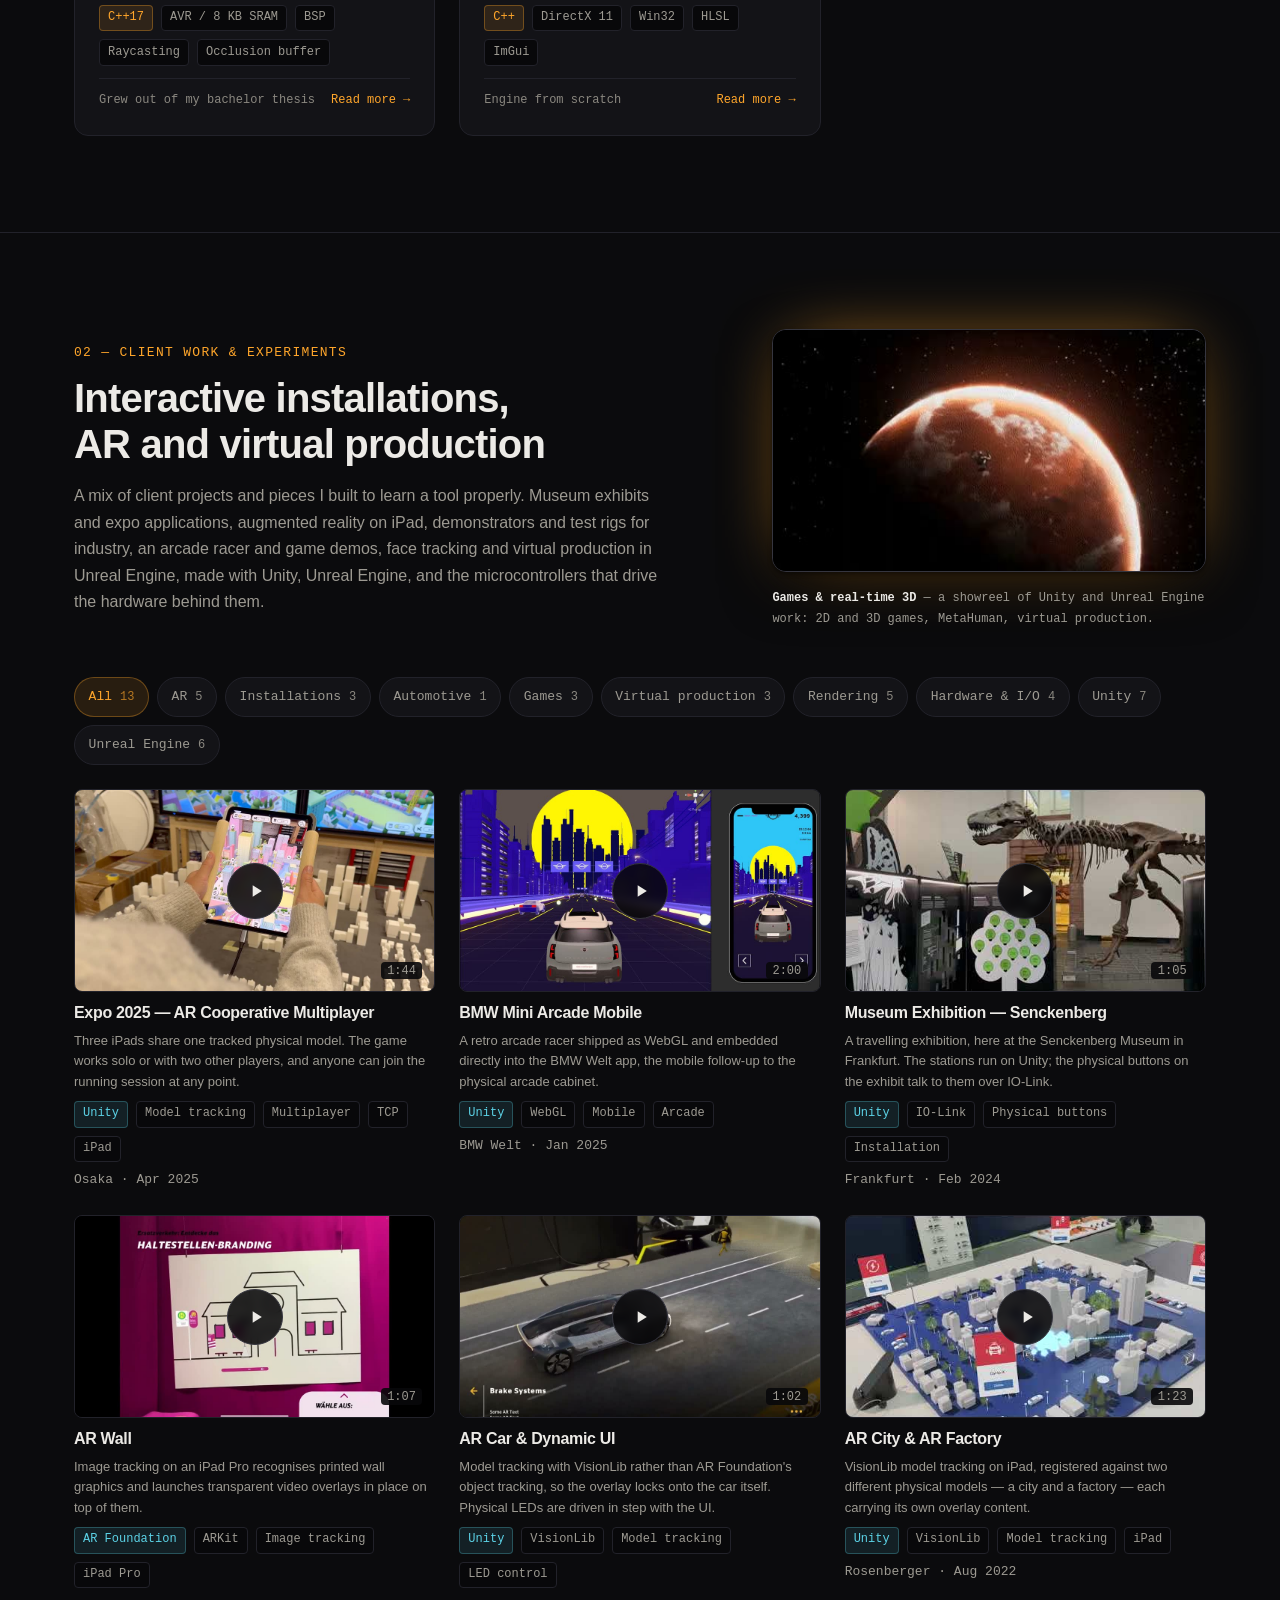
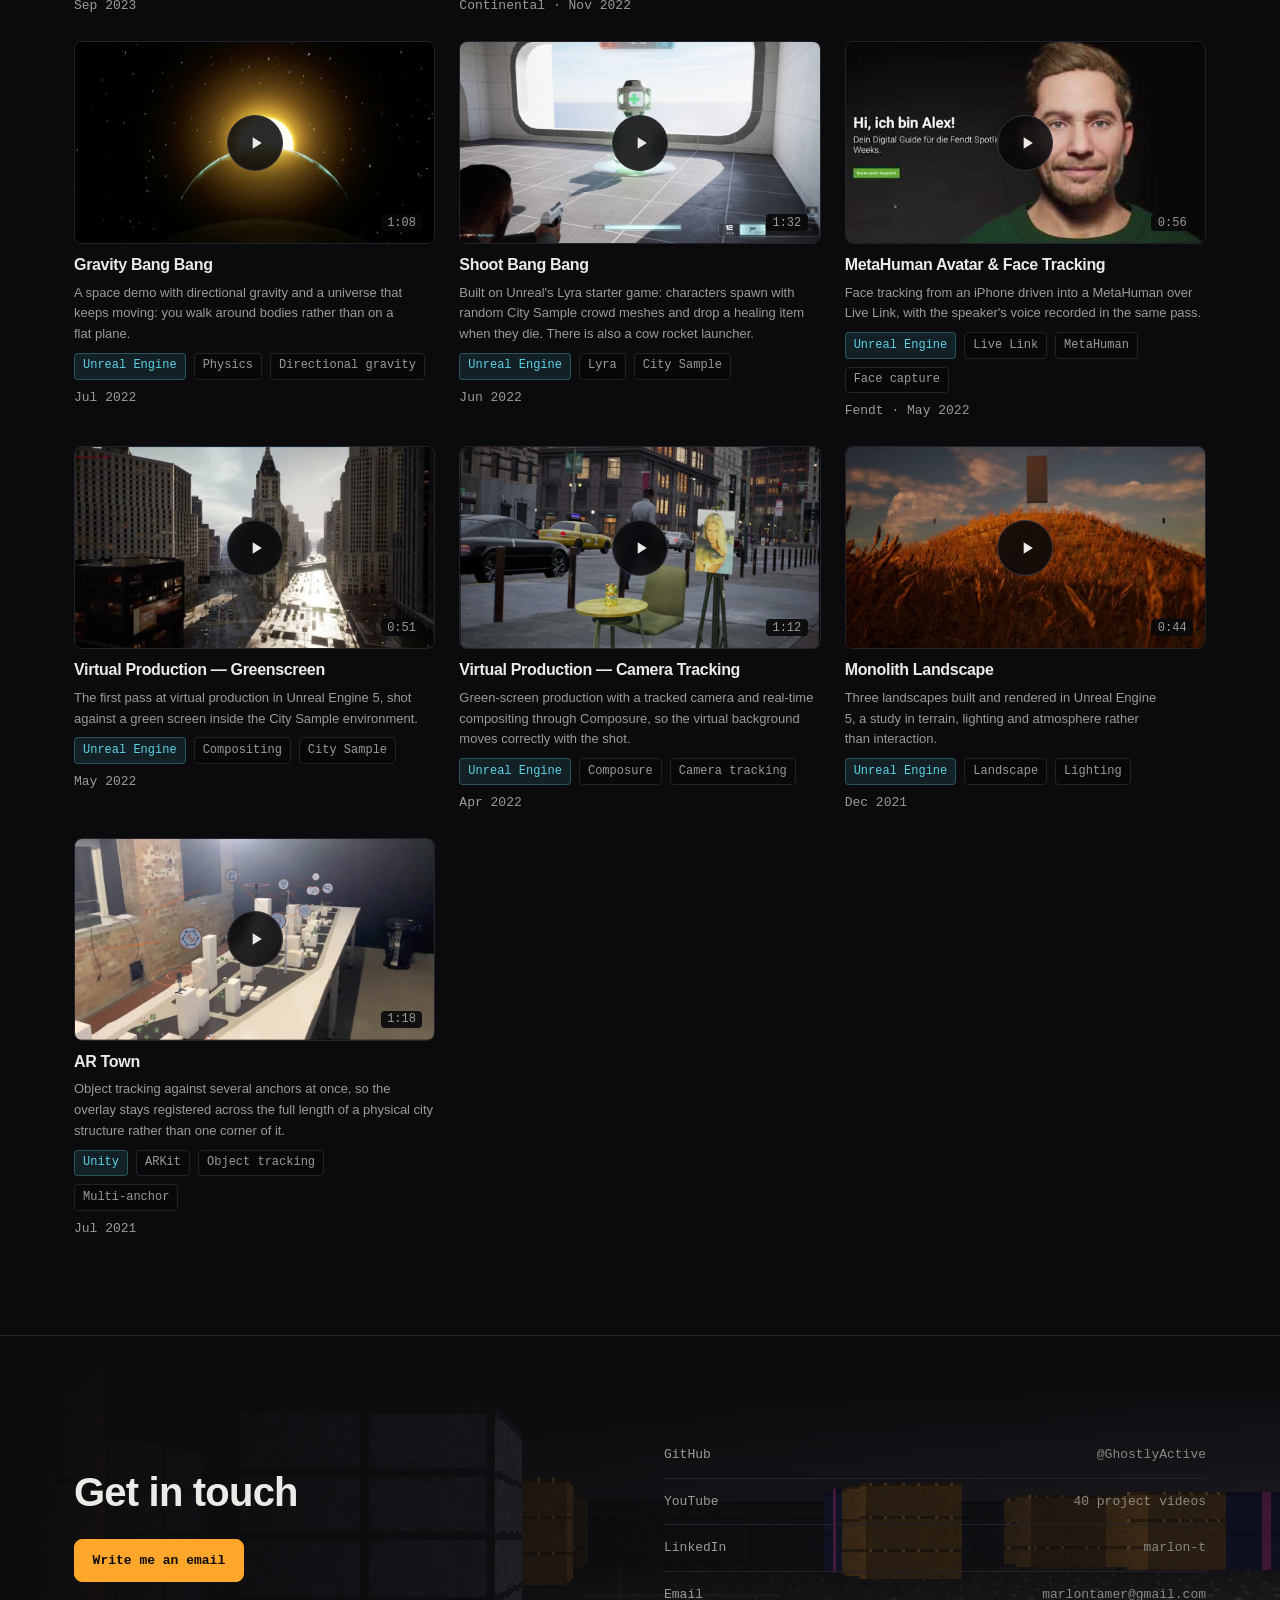
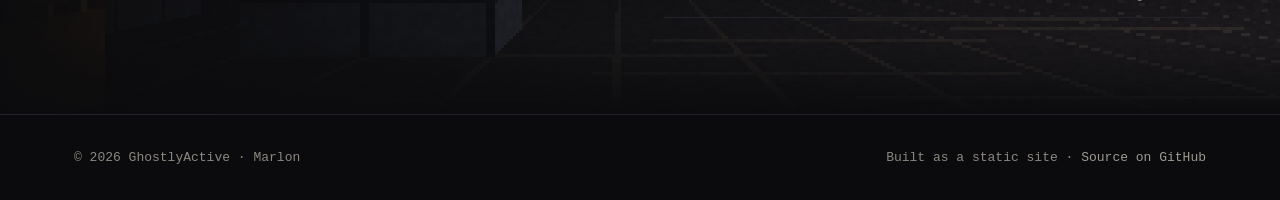
==== commit 04044230: "feat: hero montage, feature cards and VoxelTerraformer page update" ====
--- a/index.html
+++ b/index.html
@@ -87,15 +87,16 @@
         </div>
 
         <figure class="media-panel">
-          <video src="assets/img/projects/ghost-pixel-lab-flight-hero.mp4"
-                 poster="assets/img/projects/ghost-pixel-lab-flight-hero.jpg"
-                 width="328" height="224"
+          <video src="assets/img/projects/hero-montage.mp4"
+                 poster="assets/img/projects/hero-montage.jpg"
+                 width="640" height="360"
                  autoplay muted loop playsinline preload="metadata"
-                 aria-label="Outer Pixels: flying between orbiting planets, rendered on a 1.8-inch AMOLED panel"></video>
+                 aria-label="Five projects in a row: Pong on an Arduino, a space sim on an ESP32, VoxelSpace terrain on a Raspberry Pi, a C# voxel world, and planets in Unreal Engine 5"></video>
           <figcaption>
-            <strong>Outer Pixels</strong> — a space sim on an ESP32-S3, drawn without a 3D engine.
-            368 × 448 AMOLED.
-            <a href="projects/ghost-pixel-lab.html">How it works →</a>
+            <strong>Five stops up the stack</strong> — Ghost Station on an Arduino, Outer Pixels on
+            an ESP32-S3, VoxelPi on a Raspberry Pi, VoxelTerraformer in C#, Gravity Bang Bang in
+            Unreal Engine.
+            <a href="#builds">The projects →</a>
           </figcaption>
         </figure>
       </div>
@@ -150,9 +151,13 @@
 
       <div class="work-grid" id="builds-grid">
 
-        <article class="work-card reveal" data-topics="Engines &amp; renderers|Embedded|Voxel|Games">
+        <article class="work-card work-card--feature reveal" data-topics="Engines &amp; renderers|Embedded|Voxel|Games">
           <div class="work-card__media">
-            <img src="assets/img/video/ePTqaHAo_ig.jpg" width="960" height="540" alt="The handheld board held over an Xbox controller, orbit paths and a sun drawn on the AMOLED panel" loading="lazy" decoding="async">
+            <video src="assets/img/projects/ghost-pixel-lab-flight.mp4"
+                   poster="assets/img/projects/ghost-pixel-lab-flight.jpg"
+                   width="400" height="224"
+                   data-play-in-view data-decorative muted loop playsinline preload="none"
+                   aria-label="Outer Pixels: flying between orbiting planets on the 1.8-inch AMOLED panel"></video>
             <span class="work-card__year">2026</span>
           </div>
           <div class="work-card__body">
@@ -164,7 +169,7 @@
               experiments behind a touch launcher.
             </p>
             <ul class="tag-row">
-              <li class="tag tag--accent">C++17</li>
+              <li class="tag tag--accent">Modern C++</li>
               <li class="tag">ESP32-S3</li>
               <li class="tag">AMOLED / QSPI</li>
               <li class="tag">BASIC interpreter</li>
@@ -172,6 +177,39 @@
             </ul>
             <div class="work-card__foot">
               <span>Sandbox · active</span>
+              <span class="work-card__more">Read more →</span>
+            </div>
+          </div>
+        </article>
+
+        <article class="work-card work-card--feature reveal" data-topics="Engines &amp; renderers|Voxel|Games">
+          <div class="work-card__media">
+            <video src="assets/img/projects/voxel-terraformer-demo.mp4"
+                   poster="assets/img/projects/voxel-terraformer-demo.jpg"
+                   width="640" height="360"
+                   data-play-in-view data-decorative muted loop playsinline preload="none"
+                   aria-label="Voxel terrain in blocks and smooth mode, then planets orbiting a sun"></video>
+            <span class="work-card__year">2026</span>
+          </div>
+          <div class="work-card__body">
+            <p class="work-card__kicker">C# · raylib</p>
+            <h3 class="work-card__title"><a href="projects/voxel-terraformer.html">VoxelTerraformer</a></h3>
+            <p class="work-card__desc">
+              A voxel engine in C# and raylib with four games on top: a terraforming sandbox, a
+              rocket-defence game, a cave dive, and a solar system with planets kilometres across,
+              atmospheres and real gravity. One world, three representations — blocks, sculpt,
+              marching-cubes smooth — switched mid-play without losing an edit.
+            </p>
+            <ul class="tag-row">
+              <li class="tag tag--accent">C#</li>
+              <li class="tag">raylib</li>
+              <li class="tag">4 games</li>
+              <li class="tag">Marching cubes</li>
+              <li class="tag">LOD</li>
+              <li class="tag">Playable build</li>
+            </ul>
+            <div class="work-card__foot">
+              <span>Playable build for Windows, macOS, Linux</span>
               <span class="work-card__more">Read more →</span>
             </div>
           </div>
@@ -204,32 +242,6 @@
           </div>
         </article>
 
-        <article class="work-card reveal" data-topics="Engines &amp; renderers|Voxel">
-          <div class="work-card__media">
-            <img src="assets/img/video/vWNqucjytic.jpg" width="960" height="540" alt="Arches and overhangs carved into green voxel terrain in smooth mode, under a cloudy blue sky" loading="lazy" decoding="async">
-            <span class="work-card__year">2026</span>
-          </div>
-          <div class="work-card__body">
-            <p class="work-card__kicker">C# · raylib</p>
-            <h3 class="work-card__title"><a href="projects/voxel-terraformer.html">VoxelTerraformer</a></h3>
-            <p class="work-card__desc">
-              An endless voxel world with real-time terraforming, streamed in and meshed off the
-              render frame. The same terrain can be edited as blocks, sculpted with a sphere brush,
-              or rendered smooth via marching cubes, switchable mid-play.
-            </p>
-            <ul class="tag-row">
-              <li class="tag tag--accent">C#</li>
-              <li class="tag">raylib</li>
-              <li class="tag">Endless world</li>
-              <li class="tag">Marching cubes</li>
-            </ul>
-            <div class="work-card__foot">
-              <span>Technical sandbox</span>
-              <span class="work-card__more">Read more →</span>
-            </div>
-          </div>
-        </article>
-
         <article class="work-card reveal" data-topics="Engines &amp; renderers|Voxel|Embedded">
           <div class="work-card__media">
             <img src="assets/img/projects/voxel-pi-graphics.jpg" width="500" height="280" alt="VoxelSpace terrain with a stepped pyramid rendered on the Raspberry Pi" loading="lazy" decoding="async">
@@ -346,15 +358,29 @@
 
   <section class="section" id="studio">
     <div class="shell">
-      <div class="section__head reveal">
-        <span class="section__index">02 — Client work &amp; experiments</span>
-        <h2>Interactive installations, AR and virtual production</h2>
-        <p>
-          A mix of client projects and pieces I built to learn a tool properly. Museum exhibits and
-          expo applications, augmented reality on iPad, demonstrators and test rigs for industry, an
-          arcade racer and game demos, face tracking and virtual production in Unreal Engine, made
-          with Unity, Unreal Engine, and the microcontrollers that drive the hardware behind them.
-        </p>
+      <div class="section__head section__head--split reveal">
+        <div>
+          <span class="section__index">02 — Client work &amp; experiments</span>
+          <h2>Interactive installations, AR and virtual production</h2>
+          <p>
+            A mix of client projects and pieces I built to learn a tool properly. Museum exhibits and
+            expo applications, augmented reality on iPad, demonstrators and test rigs for industry, an
+            arcade racer and game demos, face tracking and virtual production in Unreal Engine, made
+            with Unity, Unreal Engine, and the microcontrollers that drive the hardware behind them.
+          </p>
+        </div>
+
+        <figure class="media-panel">
+          <video src="assets/img/projects/games-collection.mp4"
+                 poster="assets/img/projects/games-collection.jpg"
+                 width="400" height="224"
+                 data-play-in-view muted loop playsinline preload="none"
+                 aria-label="Showreel of Unity and Unreal Engine work: games, MetaHuman, virtual production and real-time 3D scenes"></video>
+          <figcaption>
+            <strong>Games &amp; real-time 3D</strong> — a showreel of Unity and Unreal Engine work:
+            2D and 3D games, MetaHuman, virtual production.
+          </figcaption>
+        </figure>
       </div>
 
       <div class="filter"
@@ -674,26 +700,14 @@
       <div class="contact__body reveal">
         <h2>Get in touch</h2>
         <a class="btn btn--primary" href="mailto:marlontamer@gmail.com">Write me an email</a>
-
-        <ul class="link-list">
-          <li><a href="https://github.com/GhostlyActive" rel="noopener">GitHub<span>@GhostlyActive</span></a></li>
-          <li><a href="https://www.youtube.com/channel/UC-lTk973ekuhM_iHE4gxODw/videos" rel="noopener">YouTube<span>40 project videos</span></a></li>
-          <li><a href="https://www.linkedin.com/in/marlon-t-831b982a4" rel="noopener">LinkedIn<span>marlon-t</span></a></li>
-          <li><a href="mailto:marlontamer@gmail.com">Email<span>marlontamer@gmail.com</span></a></li>
-        </ul>
       </div>
 
-      <figure class="media-panel">
-        <video src="assets/img/projects/games-collection.mp4"
-               poster="assets/img/projects/games-collection.jpg"
-               width="400" height="224"
-               data-play-in-view muted loop playsinline preload="none"
-               aria-label="Showreel of Unity and Unreal Engine work: games, MetaHuman, virtual production and real-time 3D scenes"></video>
-        <figcaption>
-          <strong>Games &amp; real-time 3D</strong> — a showreel of Unity and Unreal Engine work:
-          2D and 3D games, MetaHuman, virtual production.
-        </figcaption>
-      </figure>
+      <ul class="link-list reveal">
+        <li><a href="https://github.com/GhostlyActive" rel="noopener">GitHub<span>@GhostlyActive</span></a></li>
+        <li><a href="https://www.youtube.com/channel/UC-lTk973ekuhM_iHE4gxODw/videos" rel="noopener">YouTube<span>40 project videos</span></a></li>
+        <li><a href="https://www.linkedin.com/in/marlon-t-831b982a4" rel="noopener">LinkedIn<span>marlon-t</span></a></li>
+        <li><a href="mailto:marlontamer@gmail.com">Email<span>marlontamer@gmail.com</span></a></li>
+      </ul>
     </div>
   </section>
 
--- a/assets/css/site.css
+++ b/assets/css/site.css
@@ -244,8 +244,8 @@
      right-hand side opens up. */
   .scene::after {
     background:
-      linear-gradient(97deg, var(--bg) 2%, rgba(11, 11, 13, 0.88) 30%, rgba(11, 11, 13, 0.1) 100%),
-      linear-gradient(to bottom, var(--bg) 0%, rgba(11, 11, 13, 0) 12%, rgba(11, 11, 13, 0) 84%, var(--bg) 100%);
+      linear-gradient(97deg, var(--bg) 2%, rgba(11, 11, 13, 0.86) 30%, rgba(11, 11, 13, 0.3) 62%, rgba(11, 11, 13, 0) 92%),
+      linear-gradient(to bottom, var(--bg) 0%, rgba(11, 11, 13, 0) 12%, rgba(11, 11, 13, 0) 88%, var(--bg) 100%);
   }
 
   /* The contact copy is a short column rather than a full headline block, so
@@ -272,7 +272,7 @@
   }
 }
 
-/* ---------- Framed clip — used by the hero and the contact section ---------- */
+/* ---------- Framed clip — used by the hero and the client-work head ---------- */
 
 .media-panel {
   margin: 0;
@@ -451,6 +451,22 @@
   color: var(--text-muted);
 }
 
+/* Same 1.2 / 0.8 split as the hero, so the showreel lands near its native
+   400 px and stays sharp. */
+.section__head--split {
+  display: grid;
+  grid-template-columns: minmax(0, 1.2fr) minmax(0, 0.8fr);
+  gap: var(--space-7);
+  align-items: center;
+}
+
+@media (max-width: 62rem) {
+  .section__head--split {
+    grid-template-columns: 1fr;
+    gap: var(--space-6);
+  }
+}
+
 /* ---------- Topic filter ---------- */
 
 /* The chips are built by filter.js — without it there is nothing to show. */
@@ -529,13 +545,16 @@
 
 /* ---------- Work grid (repositories) ---------- */
 
+/* Six columns so the two feature cards take half a row each and the rest run
+   three to a row; the same grid then holds both card sizes through a filter. */
 .work-grid {
   display: grid;
-  grid-template-columns: repeat(auto-fill, minmax(min(21rem, 100%), 1fr));
+  grid-template-columns: repeat(6, minmax(0, 1fr));
   gap: var(--space-5);
 }
 
 .work-card {
+  grid-column: span 2;
   display: flex;
   flex-direction: column;
   background: var(--bg-raised);
@@ -544,6 +563,48 @@
   overflow: hidden;
   transition: border-color 0.2s var(--ease), transform 0.2s var(--ease), box-shadow 0.2s var(--ease),
     opacity 0.22s var(--ease);
+}
+
+/* Declared after .work-card on purpose: same specificity, so order decides. */
+.work-card--feature {
+  grid-column: span 3;
+}
+
+@media (max-width: 62rem) {
+  .work-grid {
+    grid-template-columns: repeat(2, minmax(0, 1fr));
+  }
+
+  .work-card {
+    grid-column: span 1;
+  }
+
+  .work-card--feature {
+    grid-column: span 2;
+  }
+}
+
+@media (max-width: 46rem) {
+  .work-grid {
+    grid-template-columns: minmax(0, 1fr);
+  }
+
+  .work-card,
+  .work-card--feature {
+    grid-column: auto;
+  }
+}
+
+.work-card--feature .work-card__media {
+  aspect-ratio: 16 / 9;
+}
+
+.work-card--feature .work-card__title {
+  font-size: var(--step-2);
+}
+
+.work-card--feature .work-card__desc {
+  font-size: var(--step-0);
 }
 
 .work-card:has(.work-card__title a:hover),
@@ -816,12 +877,10 @@
   padding-block: var(--space-9);
 }
 
-/* Same 1.2 / 0.8 split as the hero, so the clip lands at roughly its native
-   400 px and stays sharp. */
 .contact__grid {
   position: relative;
   display: grid;
-  grid-template-columns: minmax(0, 1.2fr) minmax(0, 0.8fr);
+  grid-template-columns: minmax(0, 1fr) minmax(0, 1fr);
   gap: var(--space-7);
   align-items: center;
 }
@@ -839,13 +898,8 @@
   align-items: flex-start;
 }
 
-.contact__body .link-list {
-  align-self: stretch;
-  margin-top: var(--space-6);
-}
-
-/* The heading now sits straight above the button with no paragraph between
-   them, so it needs the wider gap. */
+/* The heading sits straight above the button with no paragraph between them,
+   so it needs the wider gap. */
 .contact h2 {
   font-size: var(--step-3);
   margin-bottom: var(--space-5);
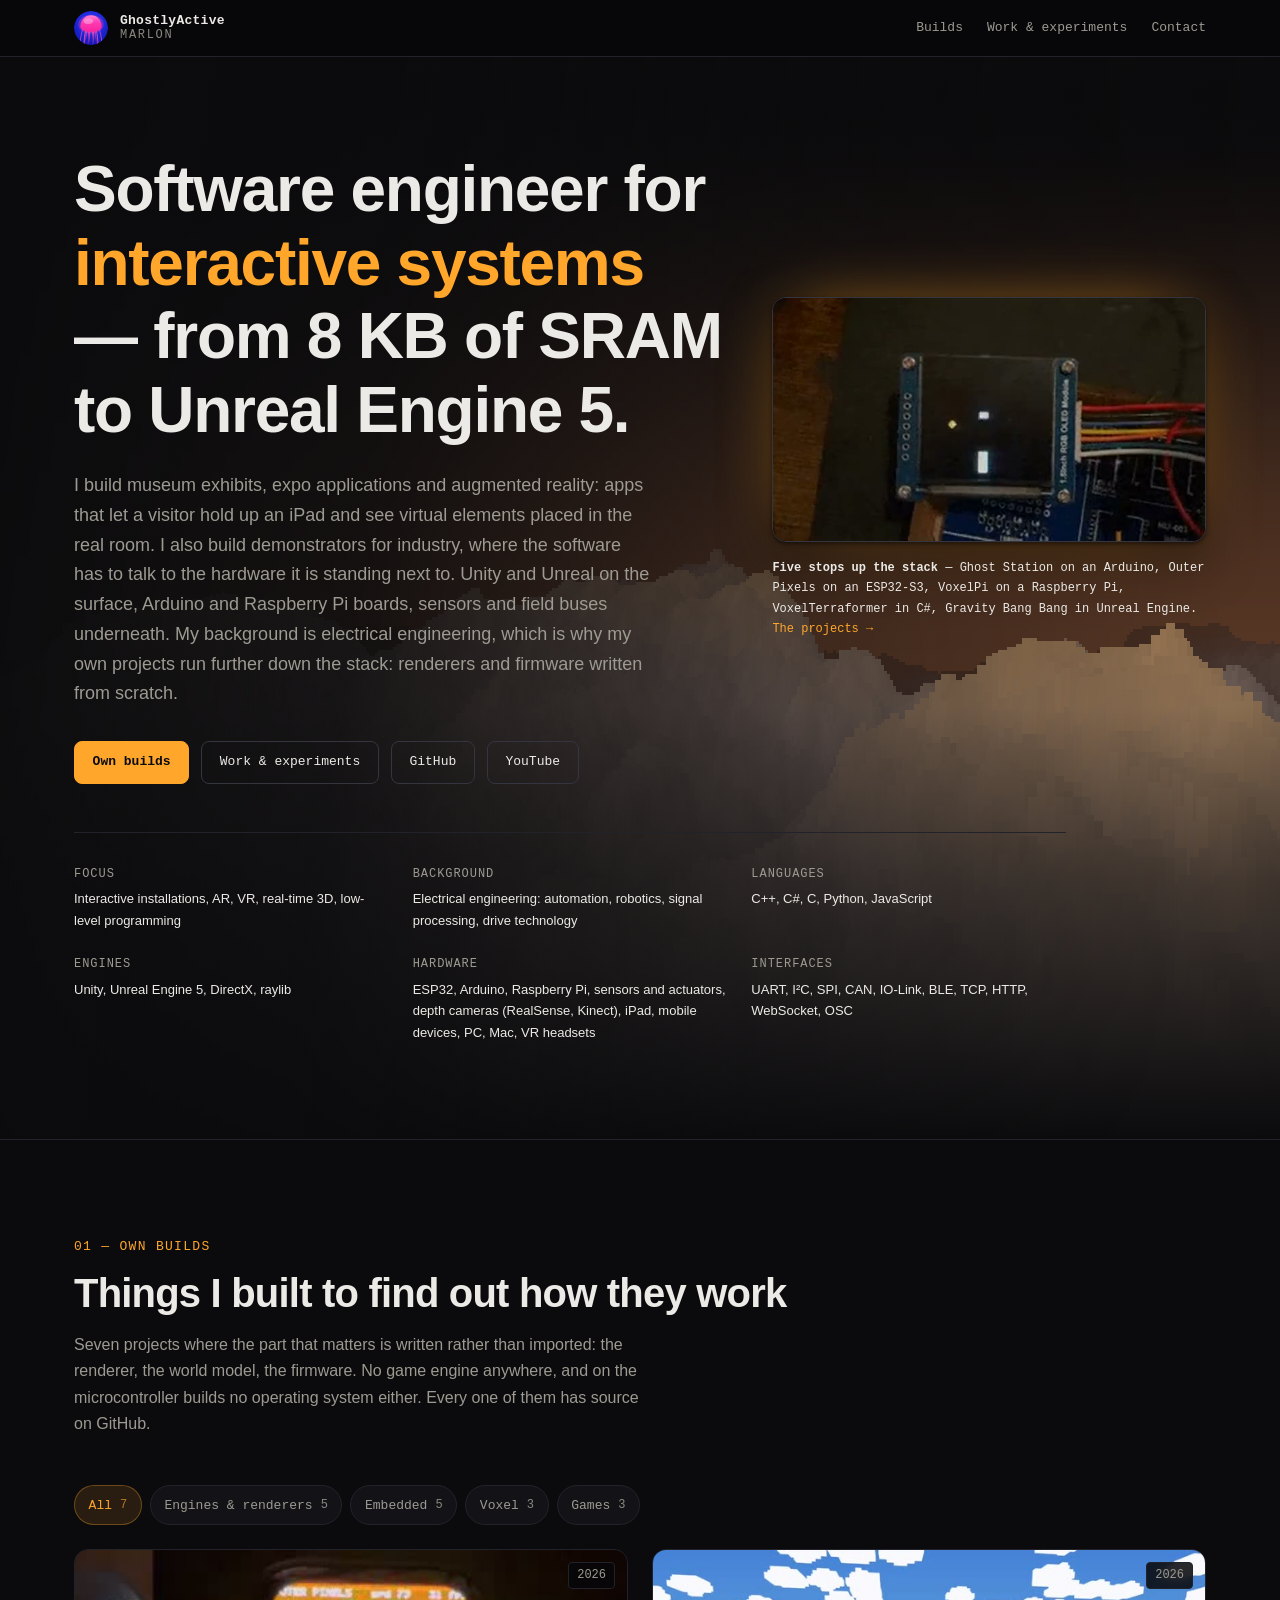
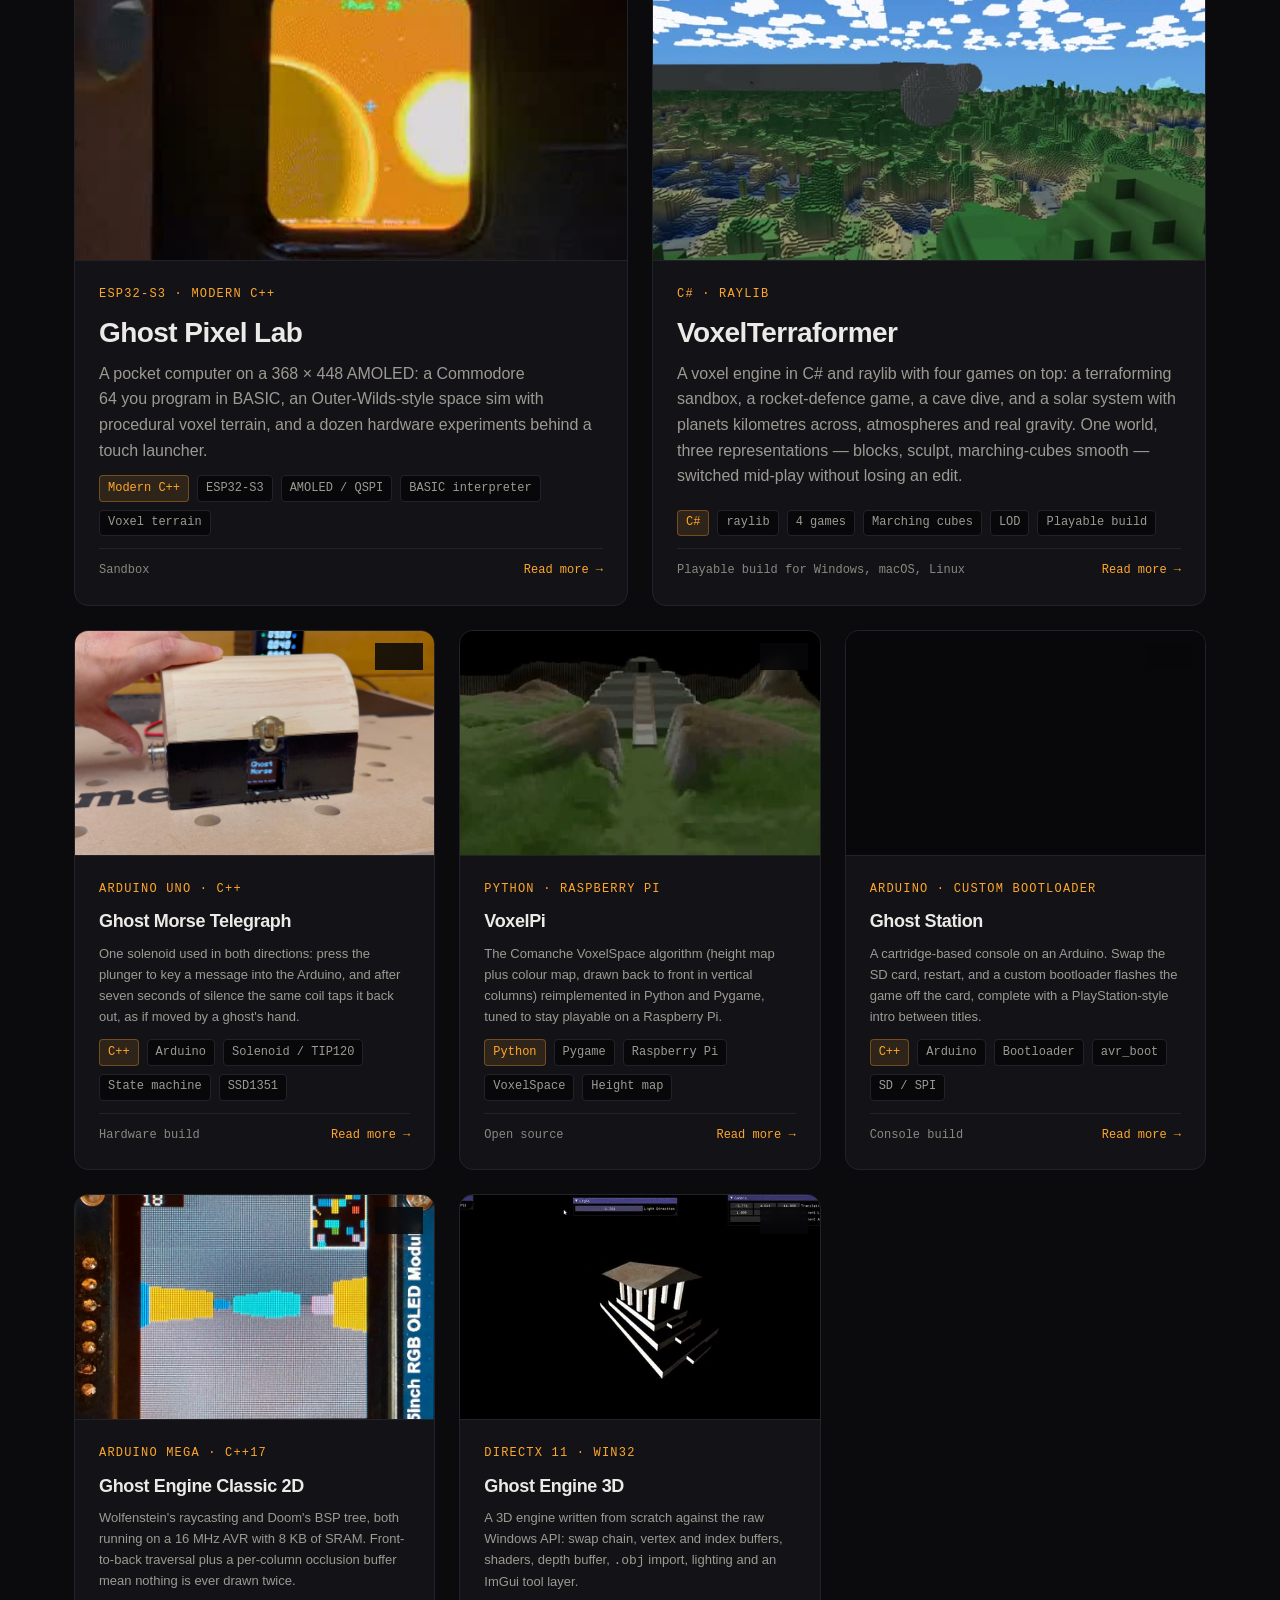
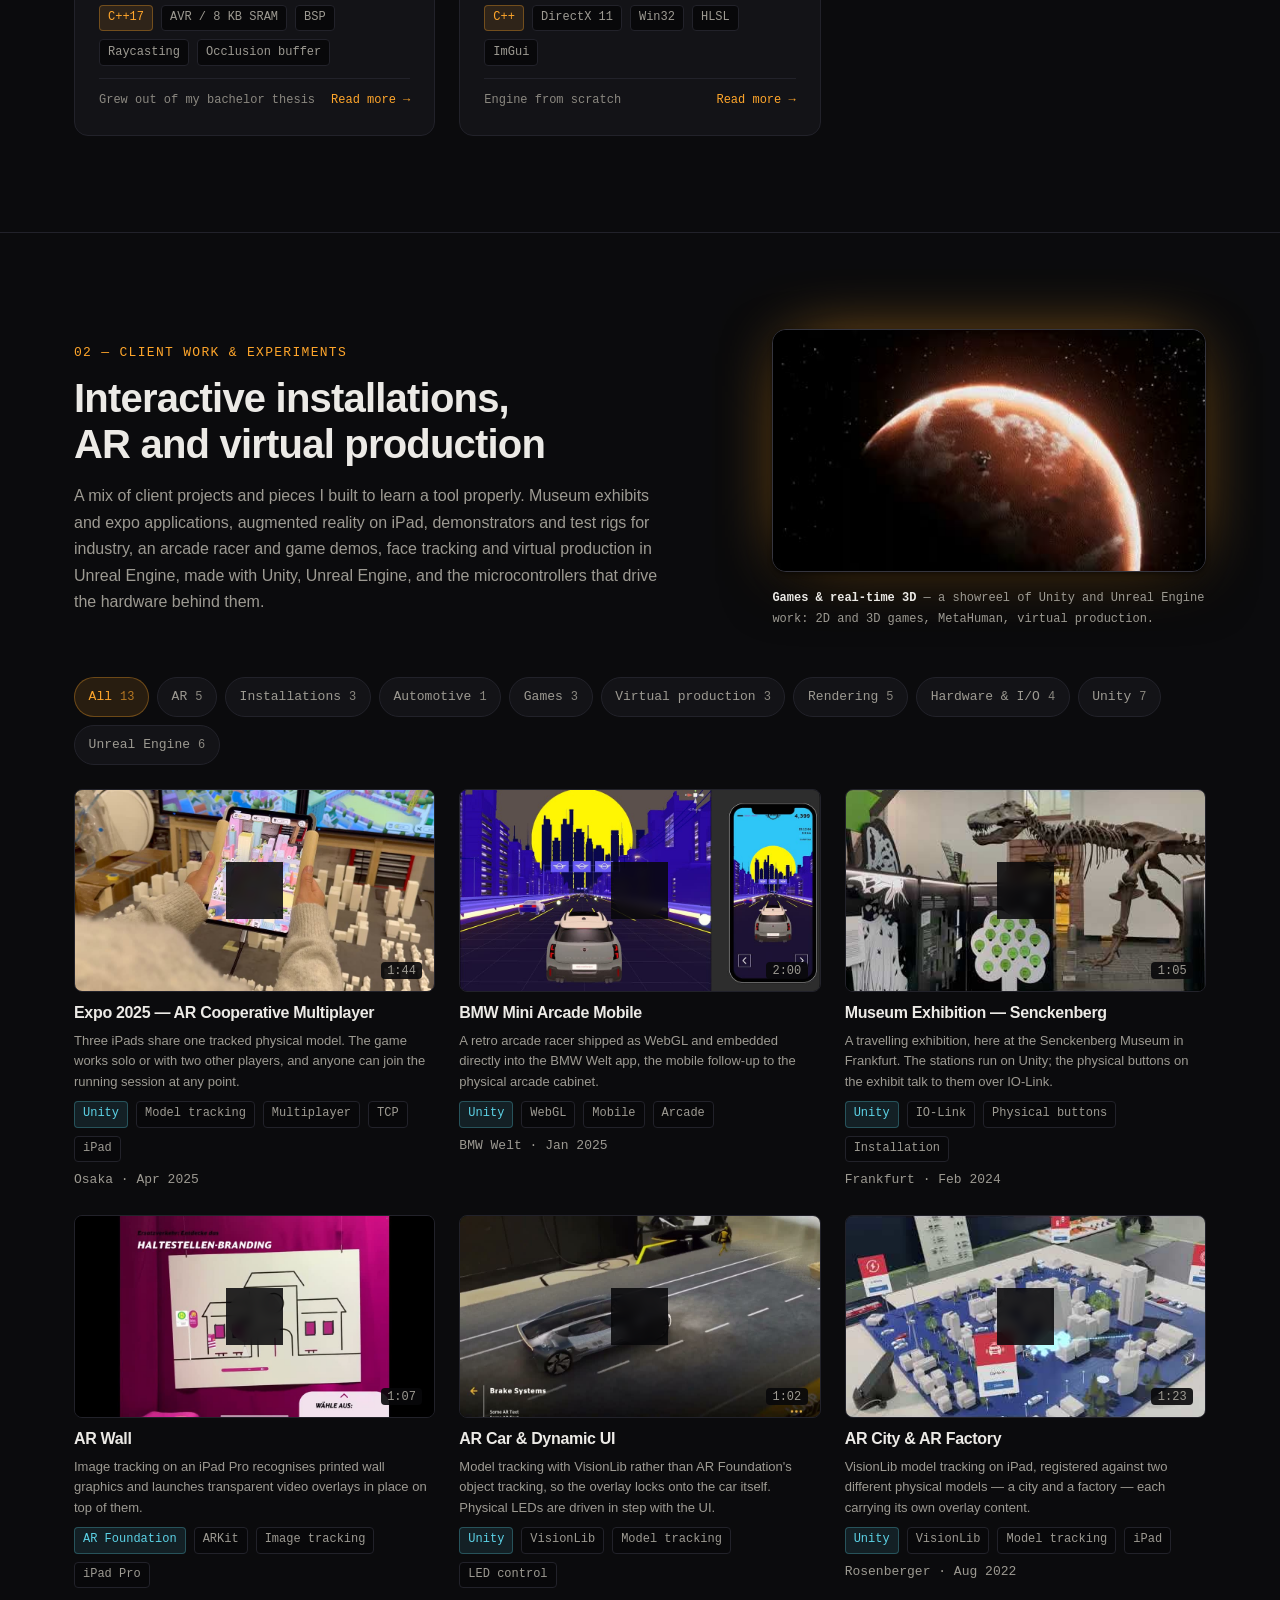
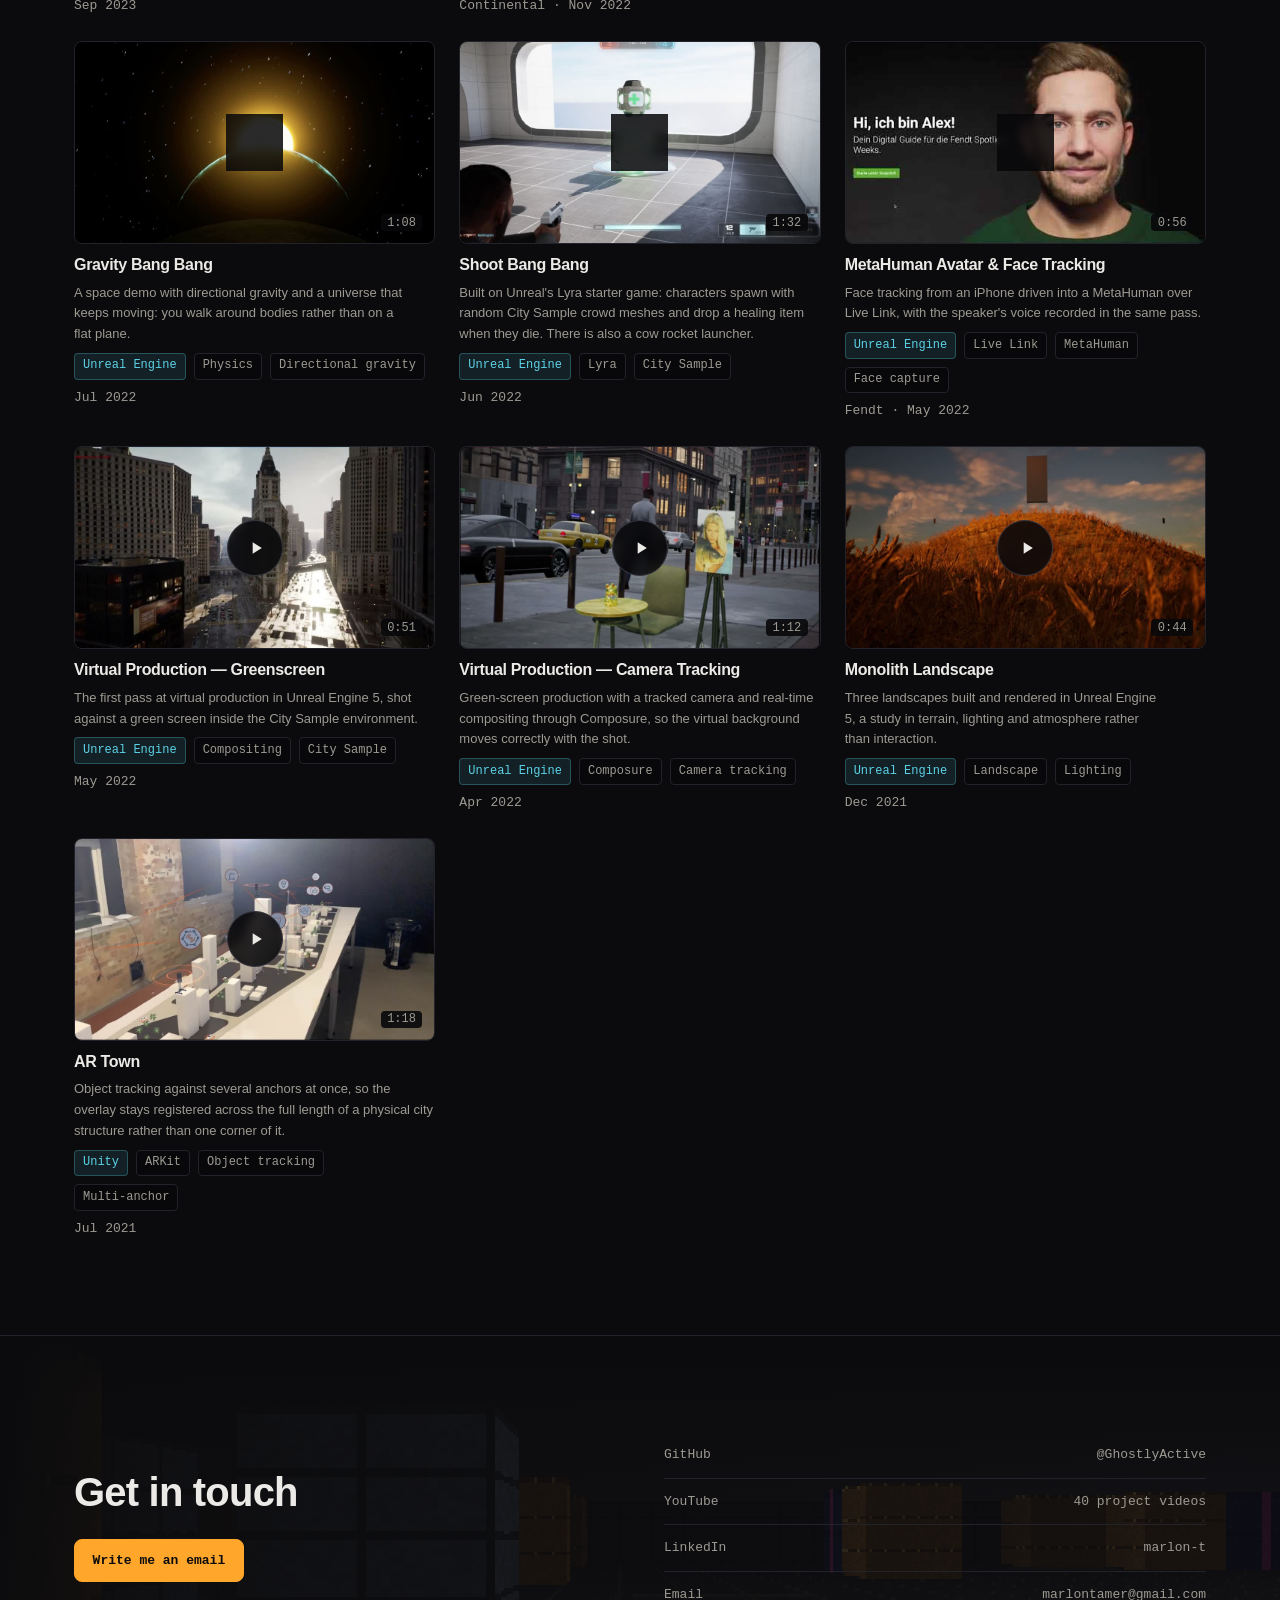
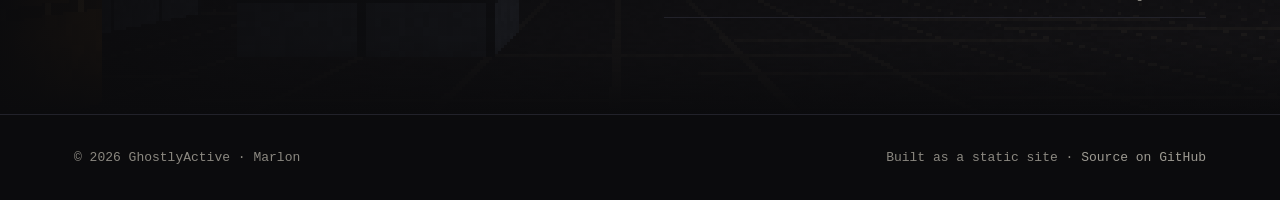
==== commit fc092842: "fix: readable text over the scenes, pager order, seamless hero loop" ====
--- a/index.html
+++ b/index.html
@@ -176,7 +176,7 @@
               <li class="tag">Voxel terrain</li>
             </ul>
             <div class="work-card__foot">
-              <span>Sandbox · active</span>
+              <span>Sandbox</span>
               <span class="work-card__more">Read more →</span>
             </div>
           </div>
--- a/assets/css/site.css
+++ b/assets/css/site.css
@@ -241,18 +241,22 @@
   }
 
   /* The copy sits in the left column, so the wash turns diagonal and the
-     right-hand side opens up. */
+     right-hand side opens up. The facts run the full width along the foot,
+     over the nearest and brightest terrain, so the bottom closes in again
+     before they start. */
   .scene::after {
     background:
       linear-gradient(97deg, var(--bg) 2%, rgba(11, 11, 13, 0.86) 30%, rgba(11, 11, 13, 0.3) 62%, rgba(11, 11, 13, 0) 92%),
-      linear-gradient(to bottom, var(--bg) 0%, rgba(11, 11, 13, 0) 12%, rgba(11, 11, 13, 0) 88%, var(--bg) 100%);
+      linear-gradient(to bottom, var(--bg) 0%, rgba(11, 11, 13, 0) 12%, rgba(11, 11, 13, 0) 60%, rgba(11, 11, 13, 0.5) 76%, var(--bg) 100%);
   }
 
   /* The contact copy is a short column rather than a full headline block, so
-     the corridor can come up sooner. */
+     the corridor can come up sooner — but not all the way: the link list sits
+     on the right, and below about 0.6 the lit walls passing behind it pull its
+     small grey type under 4.5:1. */
   .contact__scene::after {
     background:
-      linear-gradient(97deg, var(--bg) 2%, rgba(11, 11, 13, 0.84) 24%, rgba(11, 11, 13, 0.04) 100%),
+      linear-gradient(97deg, var(--bg) 2%, rgba(11, 11, 13, 0.84) 24%, rgba(11, 11, 13, 0.6) 100%),
       linear-gradient(to bottom, var(--bg) 0%, rgba(11, 11, 13, 0) 16%, rgba(11, 11, 13, 0) 80%, var(--bg) 100%);
   }
 }
@@ -287,15 +291,19 @@
   box-shadow: var(--shadow-lift), 0 0 70px -24px var(--accent);
 }
 
-/* Both captions sit on top of a canvas scene, so they get the muted tier
-   rather than the faint one — over the terrain silhouette the faint grey is
-   below the contrast floor. */
+/* The muted tier rather than the faint one. The hero's caption sits on the
+   terrain, where even the muted grey drops under 4.5:1 whenever a lit slope
+   passes behind it, so that one takes the text colour. */
 .media-panel figcaption {
   margin-top: var(--space-4);
   font-family: var(--font-mono);
   font-size: var(--step--2);
   line-height: 1.7;
   color: var(--text-muted);
+}
+
+.hero .media-panel figcaption {
+  color: var(--text);
 }
 
 .media-panel figcaption strong {
@@ -366,11 +374,13 @@
 
 /* Same label-over-value pair as the spec strip on a project page, and it reads
    the same way: the label is the quiet one, the value carries the text colour.
-   Two greys a step apart made the two lines look like one block. */
+   Two greys a step apart made the two lines look like one block. The label is
+   a step lighter than the spec strip's, though — it sits on the terrain, where
+   the faint grey falls under 4.5:1. */
 .hero__fact dt {
   font-family: var(--font-mono);
   font-size: var(--step--2);
-  color: var(--text-faint);
+  color: var(--text-muted);
   text-transform: uppercase;
   letter-spacing: 0.08em;
   margin-bottom: var(--space-1);
@@ -931,8 +941,9 @@
   padding-left: var(--space-2);
 }
 
+/* Muted like the labels, not faint: the list sits on the corridor. */
 .link-list span {
-  color: var(--text-faint);
+  color: var(--text-muted);
 }
 
 /* ---------- Footer ---------- */
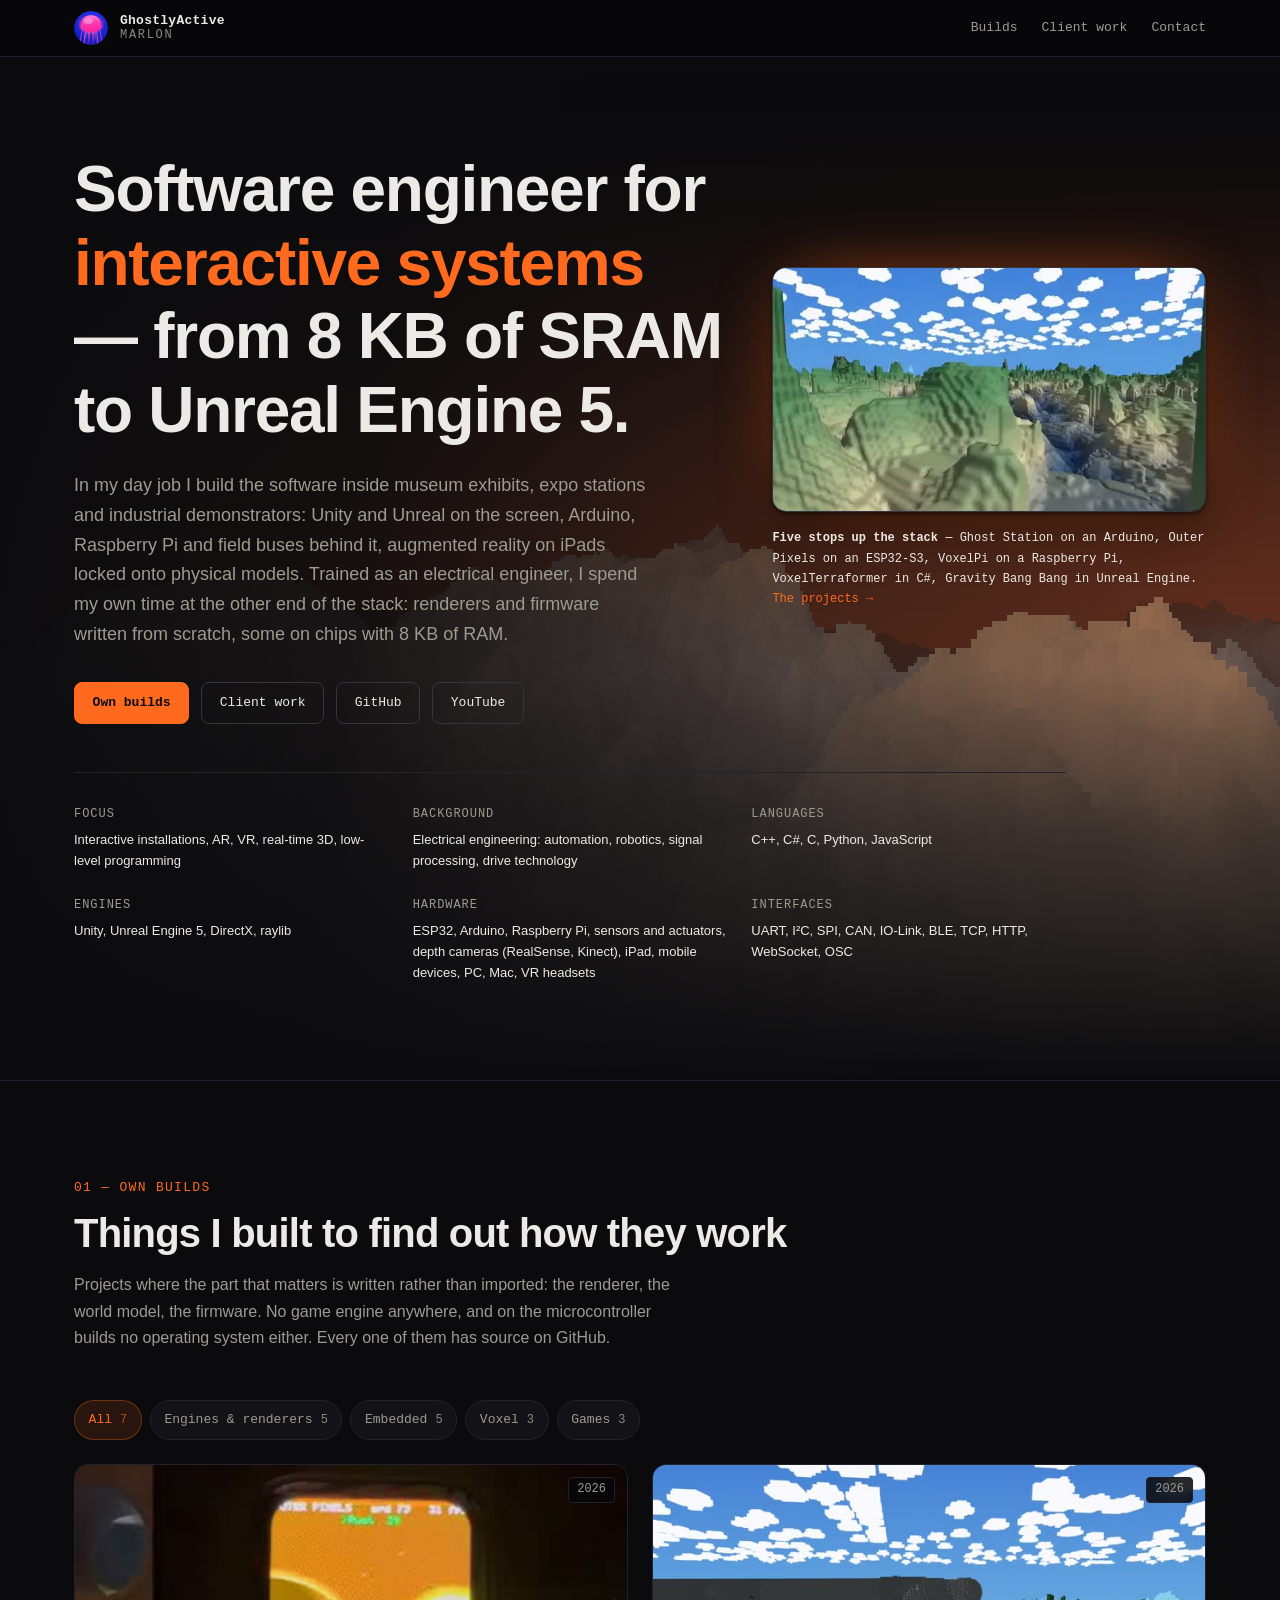
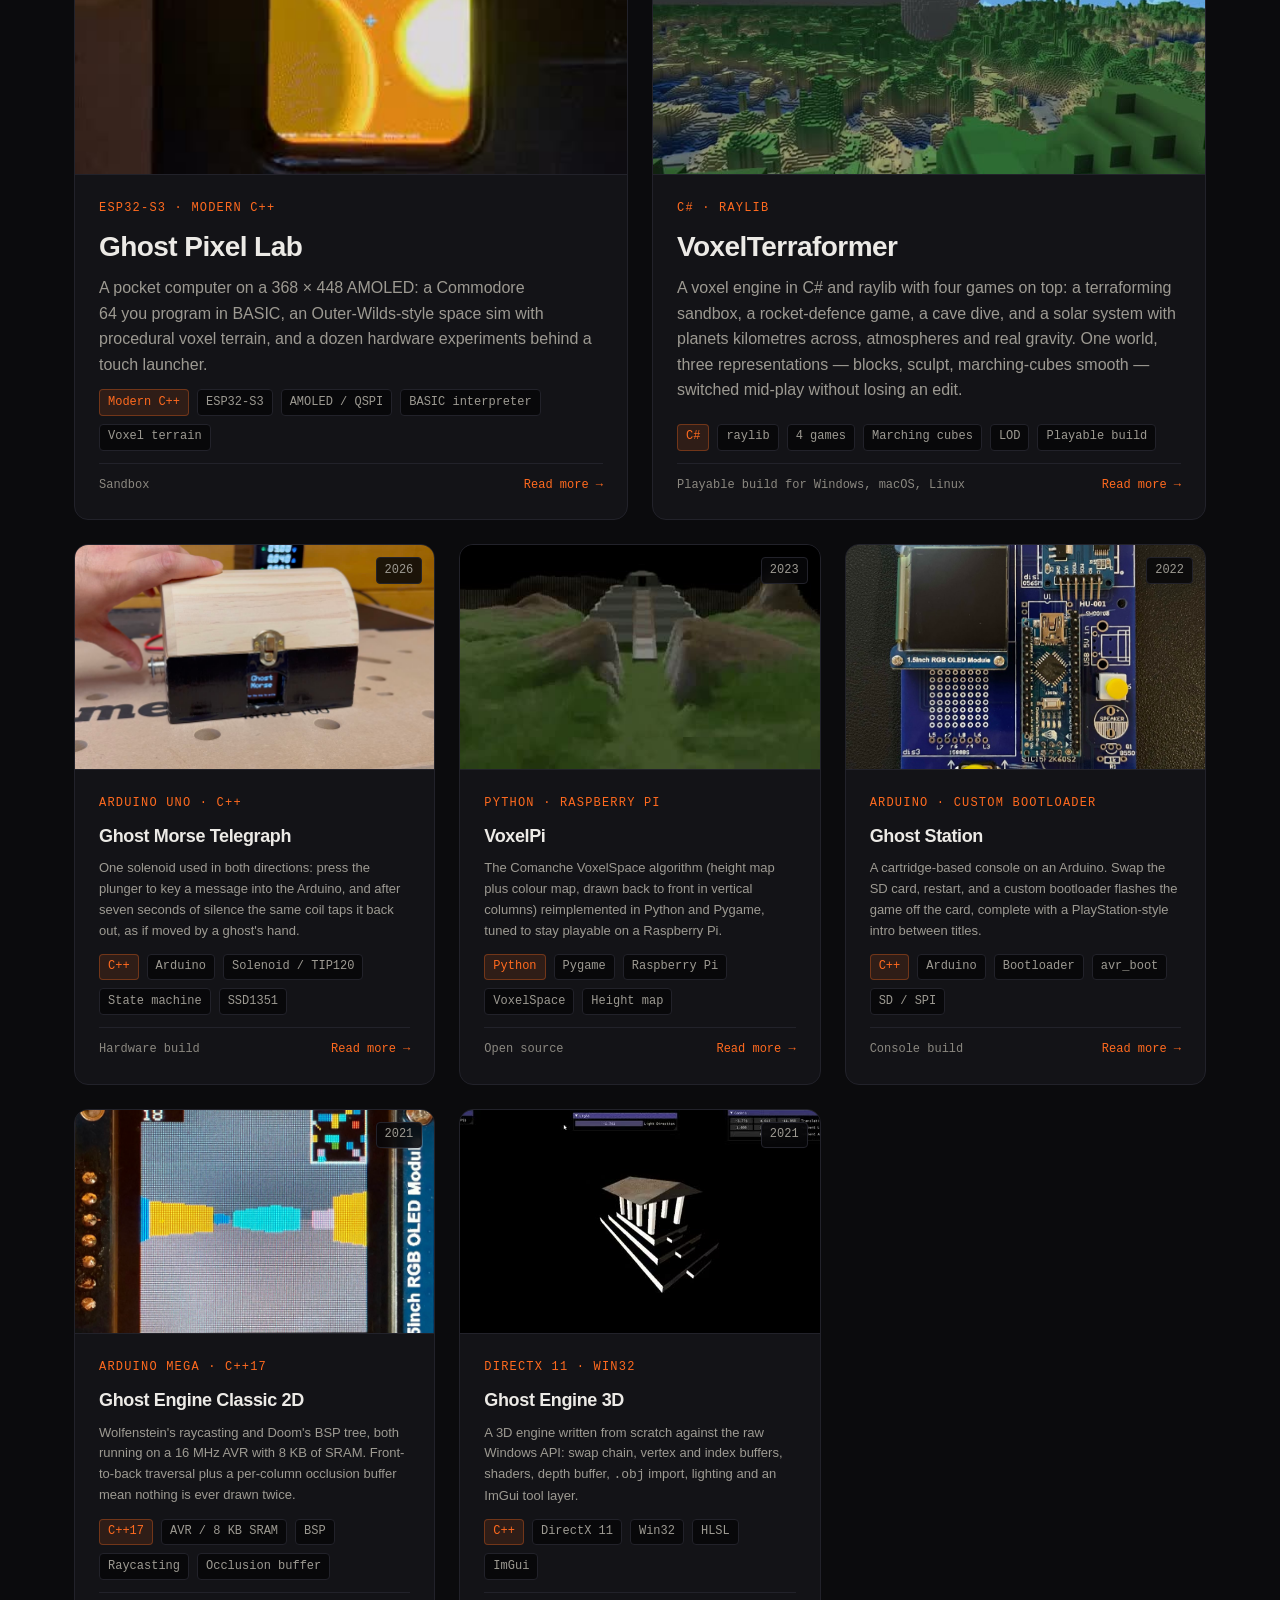
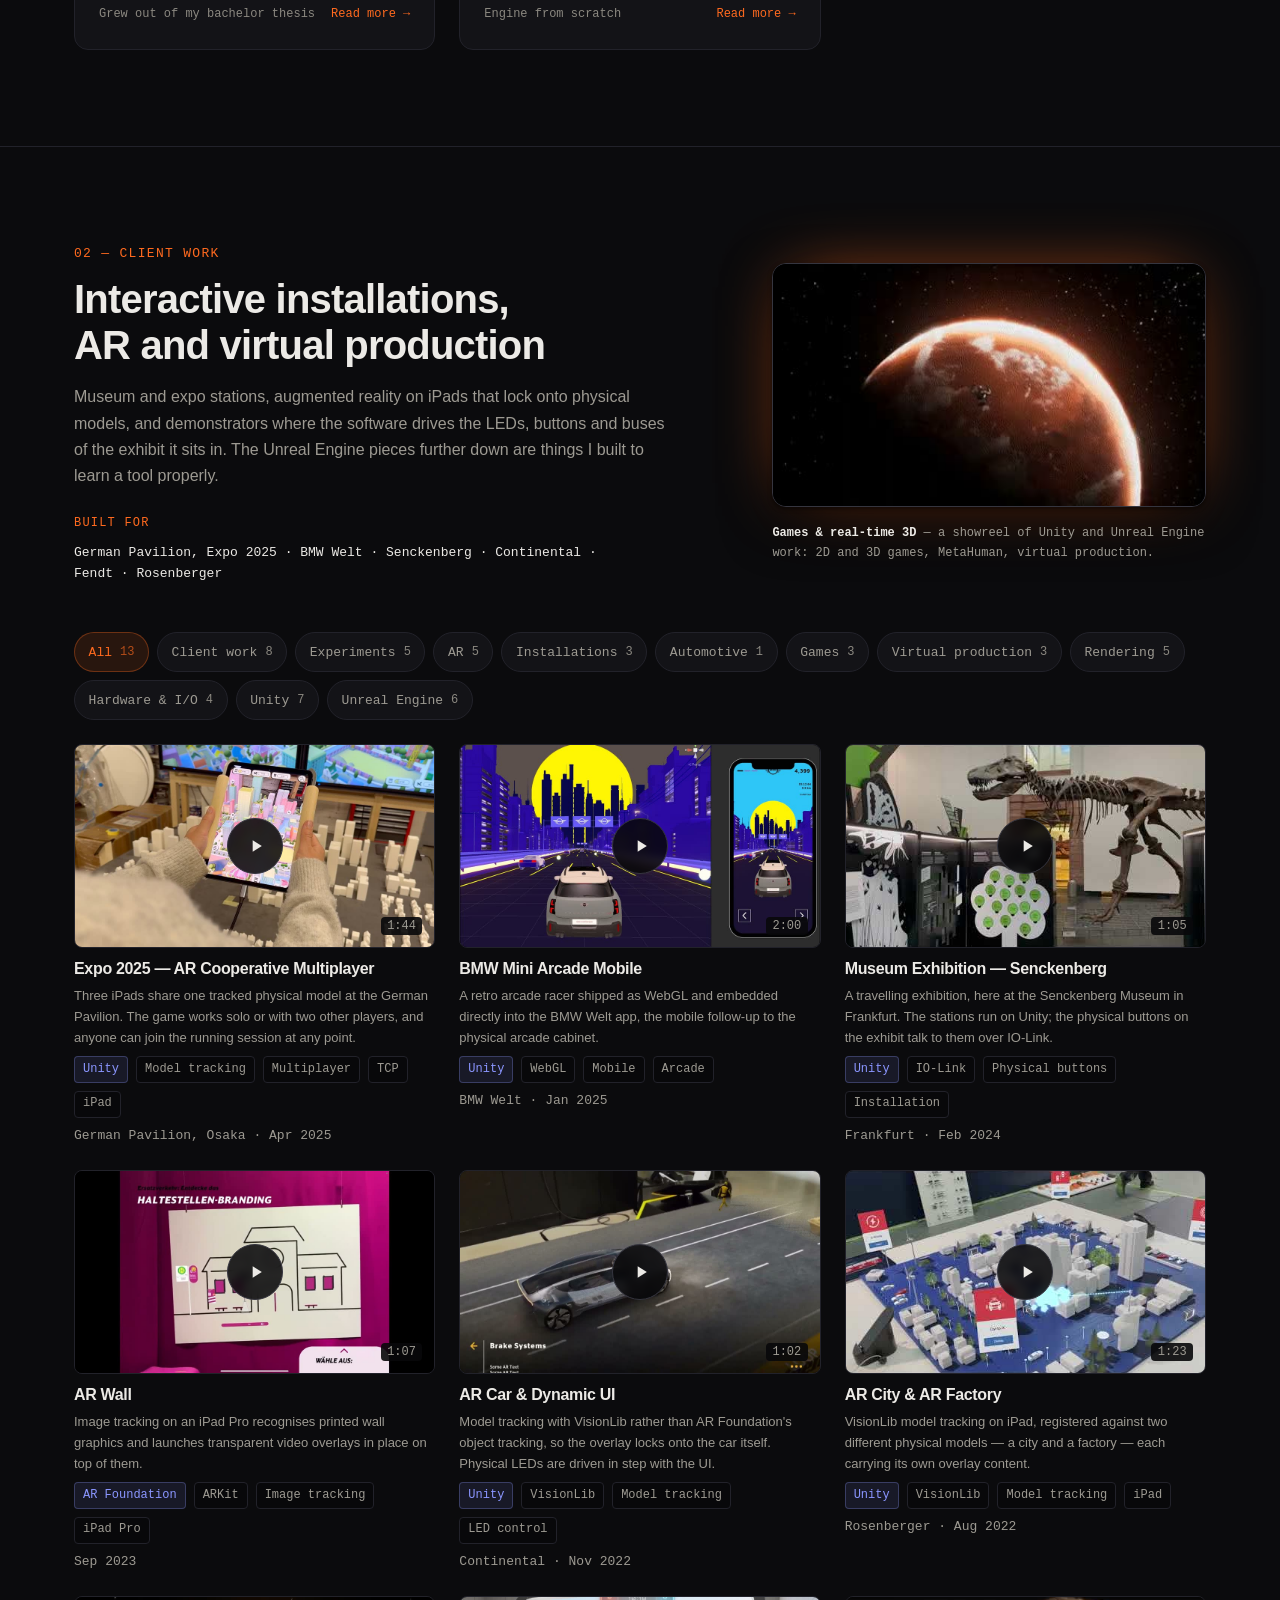
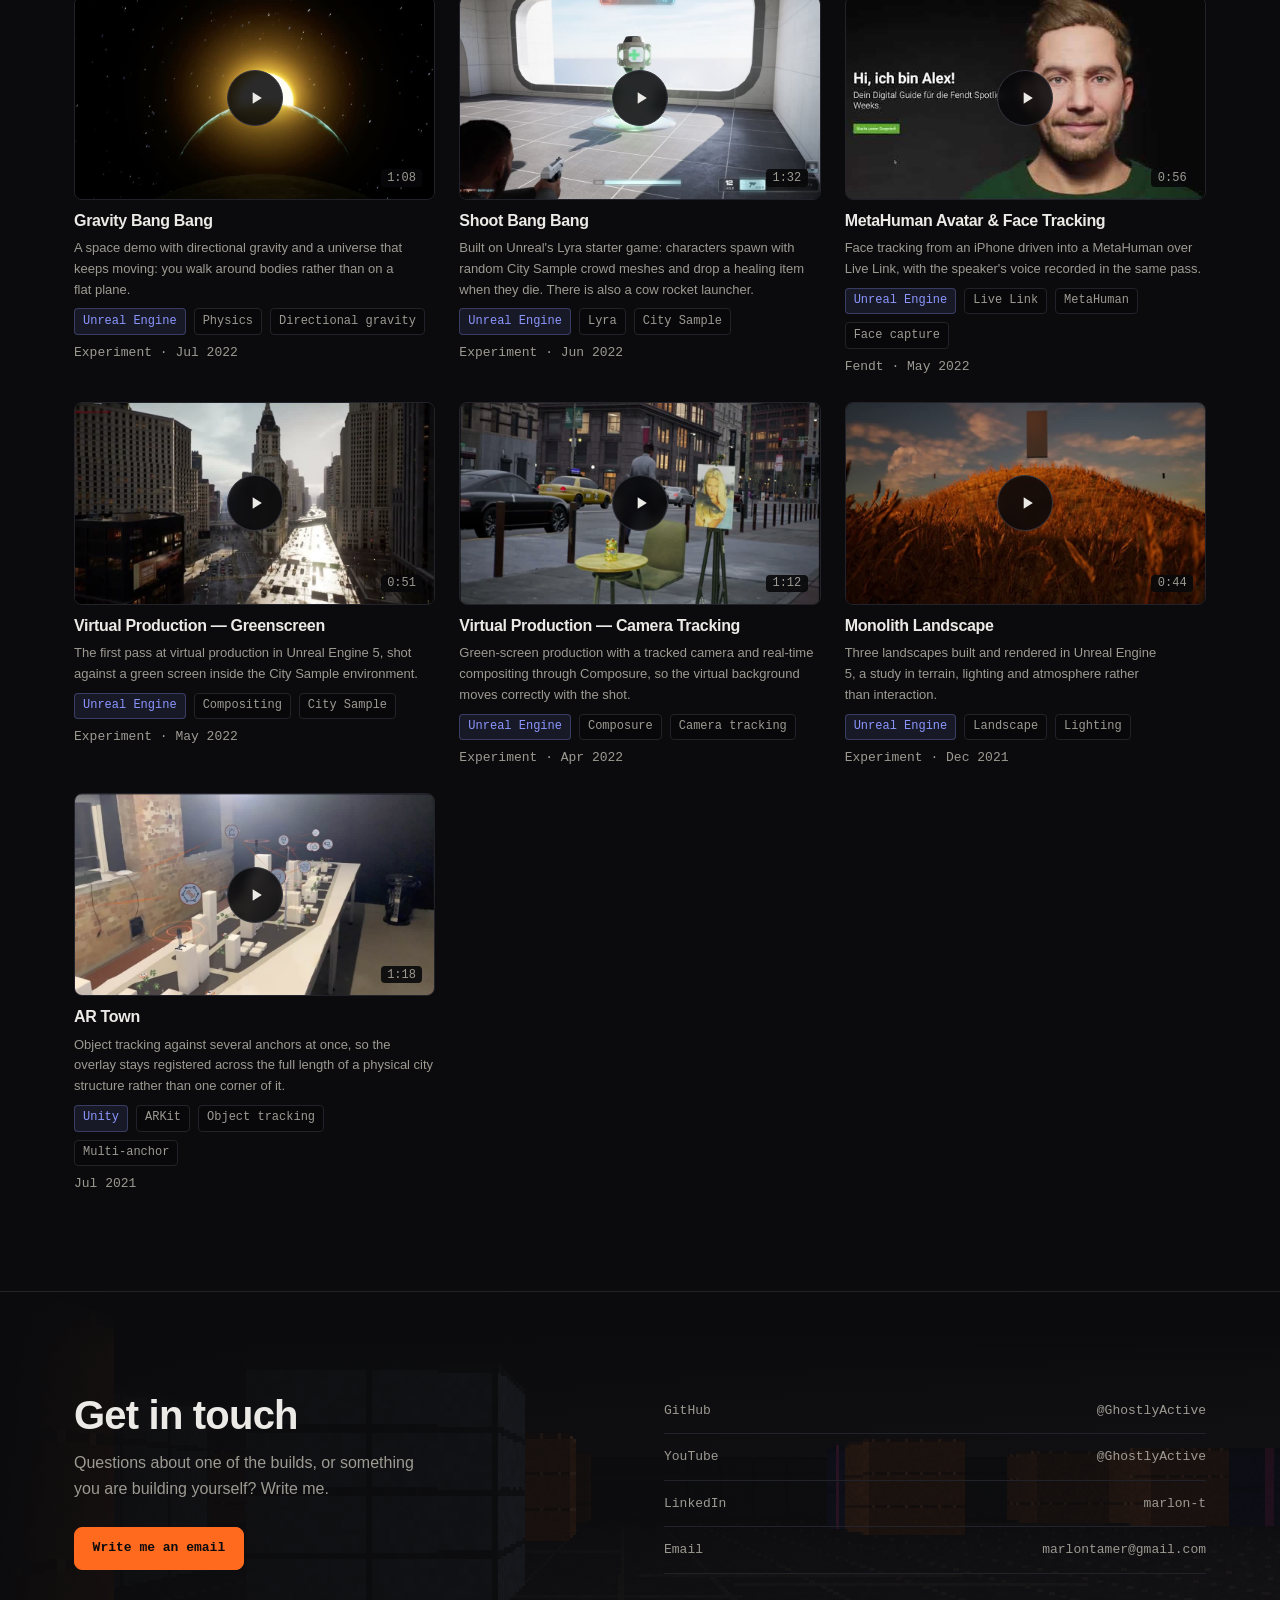
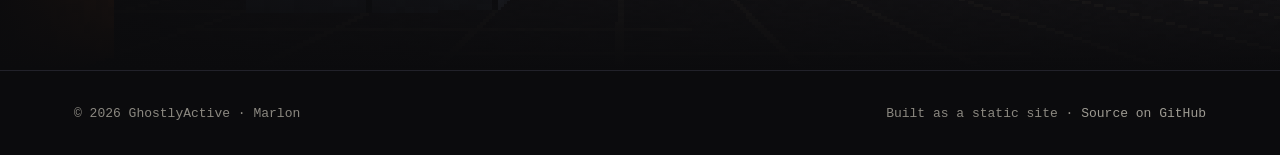
==== commit 4944035c: "feat: raycaster, slider and morse demos, dialog player, new accent colour" ====
--- a/index.html
+++ b/index.html
@@ -51,7 +51,7 @@
     </a>
     <ul class="site-nav__links">
       <li><a href="#builds">Builds</a></li>
-      <li><a href="#studio"><span class="label-long">Work &amp; experiments</span><span class="label-short">Work</span></a></li>
+      <li><a href="#studio"><span class="label-long">Client work</span><span class="label-short">Work</span></a></li>
       <li><a href="#contact">Contact</a></li>
     </ul>
   </div>
@@ -69,20 +69,19 @@
         <div>
           <h1>Software engineer for <em>interactive systems</em> — from 8 KB of SRAM to Unreal Engine 5.</h1>
           <p class="hero__lede">
-            I build museum exhibits, expo applications and augmented reality: apps that let a
-            visitor hold up an iPad and see virtual elements placed in the real room. I also build
-            demonstrators for industry, where the software has to talk to the hardware it is
-            standing next to. <span class="hero__lede-detail">Unity and Unreal on the surface,
-            Arduino and Raspberry Pi boards, sensors and field buses underneath.</span> My
-            background is electrical engineering, which is why my own projects run further down the
-            stack: renderers and firmware written from scratch.
+            In my day job I build the software inside museum exhibits, expo stations and industrial
+            demonstrators<span class="hero__lede-detail">: Unity and Unreal on the screen, Arduino,
+            Raspberry Pi and field buses behind it, augmented reality on iPads locked onto physical
+            models</span>. Trained as an electrical engineer, I spend my own time at the other end
+            of the stack: renderers and firmware written from scratch, some on chips with 8 KB of
+            RAM.
           </p>
 
           <div class="hero__actions">
             <a class="btn btn--primary" href="#builds">Own builds</a>
-            <a class="btn" href="#studio">Work &amp; experiments</a>
-            <a class="btn" href="https://github.com/GhostlyActive" rel="noopener">GitHub</a>
-            <a class="btn" href="https://www.youtube.com/channel/UC-lTk973ekuhM_iHE4gxODw/videos" rel="noopener">YouTube</a>
+            <a class="btn" href="#studio">Client work</a>
+            <a class="btn btn--aside" href="https://github.com/GhostlyActive" rel="noopener">GitHub</a>
+            <a class="btn btn--aside" href="https://www.youtube.com/@GhostlyActive/videos" rel="noopener">YouTube</a>
           </div>
         </div>
 
@@ -138,8 +137,8 @@
         <span class="section__index">01 — Own builds</span>
         <h2>Things I built to find out how they work</h2>
         <p>
-          Seven projects where the part that matters is written rather than imported: the renderer,
-          the world model, the firmware. No game engine anywhere, and on the microcontroller builds
+          Projects where the part that matters is written rather than imported: the renderer, the
+          world model, the firmware. No game engine anywhere, and on the microcontroller builds
           no operating system either. Every one of them has source on GitHub.
         </p>
       </div>
@@ -218,6 +217,10 @@
         <article class="work-card reveal" data-topics="Embedded">
           <div class="work-card__media">
             <img src="assets/img/projects/ghost-morse-telegraph-build.jpg" width="1600" height="900" alt="The finished telegraph in a wooden box, OLED showing Ghost Morse" loading="lazy" decoding="async">
+            <video class="work-card__clip" src="assets/img/projects/ghost-morse-telegraph-loop.mp4"
+                   width="640" height="360"
+                   data-hover-play muted loop playsinline preload="none"
+                   aria-label="The solenoid keying a message back out on the finished telegraph"></video>
             <span class="work-card__year">2026</span>
           </div>
           <div class="work-card__body">
@@ -245,6 +248,10 @@
         <article class="work-card reveal" data-topics="Engines &amp; renderers|Voxel|Embedded">
           <div class="work-card__media">
             <img src="assets/img/projects/voxel-pi-graphics.jpg" width="500" height="280" alt="VoxelSpace terrain with a stepped pyramid rendered on the Raspberry Pi" loading="lazy" decoding="async">
+            <video class="work-card__clip" src="assets/img/projects/voxel-pi-graphics.mp4"
+                   width="640" height="360"
+                   data-hover-play muted loop playsinline preload="none"
+                   aria-label="Flying over VoxelSpace terrain on the Raspberry Pi"></video>
             <span class="work-card__year">2023</span>
           </div>
           <div class="work-card__body">
@@ -272,6 +279,10 @@
         <article class="work-card reveal" data-topics="Embedded|Games">
           <div class="work-card__media">
             <img src="assets/img/projects/ghost-station-almost-finished.jpg" width="900" height="1200" alt="The Ghost Station board: OLED module, Arduino Nano, SD card reader and yellow arcade buttons" loading="lazy" decoding="async">
+            <video class="work-card__clip" src="assets/img/projects/ghost-station-gameplay.mp4"
+                   width="640" height="360"
+                   data-hover-play muted loop playsinline preload="none"
+                   aria-label="Pong running on the Ghost Station OLED"></video>
             <span class="work-card__year">2022</span>
           </div>
           <div class="work-card__body">
@@ -326,6 +337,10 @@
         <article class="work-card reveal" data-topics="Engines &amp; renderers">
           <div class="work-card__media">
             <img src="assets/img/projects/ghost-engine-3d-light.jpg" width="640" height="360" alt="A lit temple model rendered in the engine, with ImGui panels for light and camera" loading="lazy" decoding="async">
+            <video class="work-card__clip" src="assets/img/projects/ghost-engine-3d-light.mp4"
+                   width="640" height="360"
+                   data-hover-play muted loop playsinline preload="none"
+                   aria-label="The light direction being dragged in the ImGui panel"></video>
             <span class="work-card__year">2021</span>
           </div>
           <div class="work-card__body">
@@ -354,19 +369,23 @@
     </div>
   </section>
 
-  <!-- ==================== CLIENT WORK & EXPERIMENTS ==================== -->
+  <!-- ==================== CLIENT WORK ==================== -->
 
   <section class="section" id="studio">
     <div class="shell">
       <div class="section__head section__head--split reveal">
         <div>
-          <span class="section__index">02 — Client work &amp; experiments</span>
+          <span class="section__index">02 — Client work</span>
           <h2>Interactive installations, AR and virtual production</h2>
           <p>
-            A mix of client projects and pieces I built to learn a tool properly. Museum exhibits and
-            expo applications, augmented reality on iPad, demonstrators and test rigs for industry, an
-            arcade racer and game demos, face tracking and virtual production in Unreal Engine, made
-            with Unity, Unreal Engine, and the microcontrollers that drive the hardware behind them.
+            Museum and expo stations, augmented reality on iPads that lock onto physical models, and
+            demonstrators where the software drives the LEDs, buttons and buses of the exhibit it
+            sits in. The Unreal Engine pieces further down are things I built to learn a tool
+            properly.
+          </p>
+          <p class="clients">
+            <span class="clients__label">Built for</span>
+            <span class="clients__list">German Pavilion, Expo 2025 · BMW Welt · Senckenberg · Continental · Fendt · Rosenberger</span>
           </p>
         </div>
 
@@ -386,11 +405,11 @@
       <div class="filter"
            data-filter="#studio-grid"
            data-filter-label="projects"
-           data-topics="AR|Installations|Automotive|Games|Virtual production|Rendering|Hardware &amp; I/O|Unity|Unreal Engine"></div>
+           data-topics="Client work|Experiments|AR|Installations|Automotive|Games|Virtual production|Rendering|Hardware &amp; I/O|Unity|Unreal Engine"></div>
 
       <div class="reel-grid" id="studio-grid">
 
-        <article class="reel-card reveal" data-topics="AR|Installations|Hardware &amp; I/O|Unity">
+        <article class="reel-card reveal" data-topics="Client work|AR|Installations|Hardware &amp; I/O|Unity">
           <button class="video" type="button" data-video-id="2eatbBkr9Xw" data-video-title="Expo 2025 — AR Cooperative Multiplayer">
             <img src="assets/img/video/2eatbBkr9Xw.jpg" width="960" height="540" alt="Three iPads showing a shared augmented-reality scene on a wooden table" loading="lazy" decoding="async">
             <span class="video__play"><svg aria-hidden="true"><use href="#i-play"></use></svg></span>
@@ -400,21 +419,21 @@
           <div class="reel-card__body">
             <h3>Expo 2025 — AR Cooperative Multiplayer</h3>
             <p>
-              Three iPads share one tracked physical model. The game works solo or with two other
-              players, and anyone can join the running session at any point.
-            </p>
-            <ul class="tag-row">
-              <li class="tag tag--cyan">Unity</li>
+              Three iPads share one tracked physical model at the German Pavilion. The game works
+              solo or with two other players, and anyone can join the running session at any point.
+            </p>
+            <ul class="tag-row">
+              <li class="tag tag--client">Unity</li>
               <li class="tag">Model tracking</li>
               <li class="tag">Multiplayer</li>
               <li class="tag">TCP</li>
               <li class="tag">iPad</li>
             </ul>
-            <p class="reel-card__meta">Osaka · Apr 2025</p>
-          </div>
-        </article>
-
-        <article class="reel-card reveal" data-topics="Games|Unity">
+            <p class="reel-card__meta">German Pavilion, Osaka · Apr 2025</p>
+          </div>
+        </article>
+
+        <article class="reel-card reveal" data-topics="Client work|Games|Unity">
           <button class="video" type="button" data-video-id="iVWfP9RTawk" data-video-title="BMW Mini Arcade Mobile">
             <img src="assets/img/video/iVWfP9RTawk.jpg" width="960" height="540" alt="Retro arcade racing game running on a phone next to the desktop version" loading="lazy" decoding="async">
             <span class="video__play"><svg aria-hidden="true"><use href="#i-play"></use></svg></span>
@@ -428,7 +447,7 @@
               the mobile follow-up to the physical arcade cabinet.
             </p>
             <ul class="tag-row">
-              <li class="tag tag--cyan">Unity</li>
+              <li class="tag tag--client">Unity</li>
               <li class="tag">WebGL</li>
               <li class="tag">Mobile</li>
               <li class="tag">Arcade</li>
@@ -437,7 +456,7 @@
           </div>
         </article>
 
-        <article class="reel-card reveal" data-topics="Installations|Hardware &amp; I/O|Unity">
+        <article class="reel-card reveal" data-topics="Client work|Installations|Hardware &amp; I/O|Unity">
           <button class="video" type="button" data-video-id="I-iDyr4fyKo" data-video-title="Museum Exhibition — Senckenberg">
             <img src="assets/img/video/I-iDyr4fyKo.jpg" width="480" height="360" alt="Museum exhibit with a dinosaur skeleton and an interactive screen installation" loading="lazy" decoding="async">
             <span class="video__play"><svg aria-hidden="true"><use href="#i-play"></use></svg></span>
@@ -451,7 +470,7 @@
               on Unity; the physical buttons on the exhibit talk to them over IO-Link.
             </p>
             <ul class="tag-row">
-              <li class="tag tag--cyan">Unity</li>
+              <li class="tag tag--client">Unity</li>
               <li class="tag">IO-Link</li>
               <li class="tag">Physical buttons</li>
               <li class="tag">Installation</li>
@@ -460,7 +479,7 @@
           </div>
         </article>
 
-        <article class="reel-card reveal" data-topics="AR|Unity">
+        <article class="reel-card reveal" data-topics="Client work|AR|Unity">
           <button class="video" type="button" data-video-id="XtH-58Kl0m8" data-video-title="AR Wall">
             <img src="assets/img/video/XtH-58Kl0m8.jpg" width="960" height="540" alt="An iPad held up to a pink printed wall graphic, playing a video overlay" loading="lazy" decoding="async">
             <span class="video__play"><svg aria-hidden="true"><use href="#i-play"></use></svg></span>
@@ -474,7 +493,7 @@
               transparent video overlays in place on top of them.
             </p>
             <ul class="tag-row">
-              <li class="tag tag--cyan">AR Foundation</li>
+              <li class="tag tag--client">AR Foundation</li>
               <li class="tag">ARKit</li>
               <li class="tag">Image tracking</li>
               <li class="tag">iPad Pro</li>
@@ -483,7 +502,7 @@
           </div>
         </article>
 
-        <article class="reel-card reveal" data-topics="AR|Installations|Automotive|Hardware &amp; I/O|Unity">
+        <article class="reel-card reveal" data-topics="Client work|AR|Installations|Automotive|Hardware &amp; I/O|Unity">
           <button class="video" type="button" data-video-id="dIcUQG9apzw" data-video-title="AR Car &amp; Dynamic UI">
             <img src="assets/img/video/dIcUQG9apzw.jpg" width="960" height="540" alt="A car model with an augmented-reality overlay highlighting the brake system" loading="lazy" decoding="async">
             <span class="video__play"><svg aria-hidden="true"><use href="#i-play"></use></svg></span>
@@ -497,7 +516,7 @@
               overlay locks onto the car itself. Physical LEDs are driven in step with the UI.
             </p>
             <ul class="tag-row">
-              <li class="tag tag--cyan">Unity</li>
+              <li class="tag tag--client">Unity</li>
               <li class="tag">VisionLib</li>
               <li class="tag">Model tracking</li>
               <li class="tag">LED control</li>
@@ -506,7 +525,7 @@
           </div>
         </article>
 
-        <article class="reel-card reveal" data-topics="AR|Unity">
+        <article class="reel-card reveal" data-topics="Client work|AR|Unity">
           <button class="video" type="button" data-video-id="quYHQZ7JM2M" data-video-title="AR City &amp; AR Factory">
             <img src="assets/img/video/quYHQZ7JM2M.jpg" width="480" height="360" alt="A physical city model on a table with augmented-reality buildings overlaid" loading="lazy" decoding="async">
             <span class="video__play"><svg aria-hidden="true"><use href="#i-play"></use></svg></span>
@@ -520,7 +539,7 @@
               a city and a factory — each carrying its own overlay content.
             </p>
             <ul class="tag-row">
-              <li class="tag tag--cyan">Unity</li>
+              <li class="tag tag--client">Unity</li>
               <li class="tag">VisionLib</li>
               <li class="tag">Model tracking</li>
               <li class="tag">iPad</li>
@@ -529,7 +548,7 @@
           </div>
         </article>
 
-        <article class="reel-card reveal" data-topics="Games|Rendering|Unreal Engine">
+        <article class="reel-card reveal" data-topics="Experiments|Games|Rendering|Unreal Engine">
           <button class="video" type="button" data-video-id="TDHg5-w709Q" data-video-title="Gravity Bang Bang">
             <img src="assets/img/video/TDHg5-w709Q.jpg" width="960" height="540" alt="A sun rising over a dark planet in a space demo" loading="lazy" decoding="async">
             <span class="video__play"><svg aria-hidden="true"><use href="#i-play"></use></svg></span>
@@ -543,15 +562,15 @@
               around bodies rather than on a flat plane.
             </p>
             <ul class="tag-row">
-              <li class="tag tag--cyan">Unreal Engine</li>
+              <li class="tag tag--client">Unreal Engine</li>
               <li class="tag">Physics</li>
               <li class="tag">Directional gravity</li>
             </ul>
-            <p class="reel-card__meta">Jul 2022</p>
-          </div>
-        </article>
-
-        <article class="reel-card reveal" data-topics="Games|Unreal Engine">
+            <p class="reel-card__meta">Experiment · Jul 2022</p>
+          </div>
+        </article>
+
+        <article class="reel-card reveal" data-topics="Experiments|Games|Unreal Engine">
           <button class="video" type="button" data-video-id="3f1-CgpEXHA" data-video-title="Shoot Bang Bang">
             <img src="assets/img/video/3f1-CgpEXHA.jpg" width="960" height="540" alt="First-person view in a bright sci-fi corridor with a floating pickup" loading="lazy" decoding="async">
             <span class="video__play"><svg aria-hidden="true"><use href="#i-play"></use></svg></span>
@@ -565,15 +584,15 @@
               meshes and drop a healing item when they die. There is also a cow rocket launcher.
             </p>
             <ul class="tag-row">
-              <li class="tag tag--cyan">Unreal Engine</li>
+              <li class="tag tag--client">Unreal Engine</li>
               <li class="tag">Lyra</li>
               <li class="tag">City Sample</li>
             </ul>
-            <p class="reel-card__meta">Jun 2022</p>
-          </div>
-        </article>
-
-        <article class="reel-card reveal" data-topics="Virtual production|Rendering|Unreal Engine">
+            <p class="reel-card__meta">Experiment · Jun 2022</p>
+          </div>
+        </article>
+
+        <article class="reel-card reveal" data-topics="Client work|Virtual production|Rendering|Unreal Engine">
           <button class="video" type="button" data-video-id="Eeb-kDdDqs4" data-video-title="MetaHuman Avatar with Face Tracking">
             <img src="assets/img/video/Eeb-kDdDqs4.jpg" width="480" height="360" alt="A photorealistic digital human presenter on a green background" loading="lazy" decoding="async">
             <span class="video__play"><svg aria-hidden="true"><use href="#i-play"></use></svg></span>
@@ -587,7 +606,7 @@
               speaker's voice recorded in the same pass.
             </p>
             <ul class="tag-row">
-              <li class="tag tag--cyan">Unreal Engine</li>
+              <li class="tag tag--client">Unreal Engine</li>
               <li class="tag">Live Link</li>
               <li class="tag">MetaHuman</li>
               <li class="tag">Face capture</li>
@@ -596,7 +615,7 @@
           </div>
         </article>
 
-        <article class="reel-card reveal" data-topics="Virtual production|Rendering|Unreal Engine">
+        <article class="reel-card reveal" data-topics="Experiments|Virtual production|Rendering|Unreal Engine">
           <button class="video" type="button" data-video-id="Zpus85vJg08" data-video-title="Virtual Production — Greenscreen">
             <img src="assets/img/video/Zpus85vJg08.jpg" width="960" height="540" alt="A dense virtual city street rendered from above" loading="lazy" decoding="async">
             <span class="video__play"><svg aria-hidden="true"><use href="#i-play"></use></svg></span>
@@ -610,15 +629,15 @@
               inside the City Sample environment.
             </p>
             <ul class="tag-row">
-              <li class="tag tag--cyan">Unreal Engine</li>
+              <li class="tag tag--client">Unreal Engine</li>
               <li class="tag">Compositing</li>
               <li class="tag">City Sample</li>
             </ul>
-            <p class="reel-card__meta">May 2022</p>
-          </div>
-        </article>
-
-        <article class="reel-card reveal" data-topics="Virtual production|Rendering|Hardware &amp; I/O|Unreal Engine">
+            <p class="reel-card__meta">Experiment · May 2022</p>
+          </div>
+        </article>
+
+        <article class="reel-card reveal" data-topics="Experiments|Virtual production|Rendering|Hardware &amp; I/O|Unreal Engine">
           <button class="video" type="button" data-video-id="h_uJESdRn-c" data-video-title="Virtual Production with Camera Tracking">
             <img src="assets/img/video/h_uJESdRn-c.jpg" width="960" height="540" alt="A person composited into a virtual city scene in real time" loading="lazy" decoding="async">
             <span class="video__play"><svg aria-hidden="true"><use href="#i-play"></use></svg></span>
@@ -632,15 +651,15 @@
               Composure, so the virtual background moves correctly with the shot.
             </p>
             <ul class="tag-row">
-              <li class="tag tag--cyan">Unreal Engine</li>
+              <li class="tag tag--client">Unreal Engine</li>
               <li class="tag">Composure</li>
               <li class="tag">Camera tracking</li>
             </ul>
-            <p class="reel-card__meta">Apr 2022</p>
-          </div>
-        </article>
-
-        <article class="reel-card reveal" data-topics="Rendering|Unreal Engine">
+            <p class="reel-card__meta">Experiment · Apr 2022</p>
+          </div>
+        </article>
+
+        <article class="reel-card reveal" data-topics="Experiments|Rendering|Unreal Engine">
           <button class="video" type="button" data-video-id="QvNvfzzlX60" data-video-title="Monolith Landscape">
             <img src="assets/img/video/QvNvfzzlX60.jpg" width="960" height="540" alt="A monolith standing on a golden hillside at dusk" loading="lazy" decoding="async">
             <span class="video__play"><svg aria-hidden="true"><use href="#i-play"></use></svg></span>
@@ -654,15 +673,15 @@
               and atmosphere rather than interaction.
             </p>
             <ul class="tag-row">
-              <li class="tag tag--cyan">Unreal Engine</li>
+              <li class="tag tag--client">Unreal Engine</li>
               <li class="tag">Landscape</li>
               <li class="tag">Lighting</li>
             </ul>
-            <p class="reel-card__meta">Dec 2021</p>
-          </div>
-        </article>
-
-        <article class="reel-card reveal" data-topics="AR|Unity">
+            <p class="reel-card__meta">Experiment · Dec 2021</p>
+          </div>
+        </article>
+
+        <article class="reel-card reveal" data-topics="Client work|AR|Unity">
           <button class="video" type="button" data-video-id="_Zpy3qBULKM" data-video-title="AR Town">
             <img src="assets/img/video/_Zpy3qBULKM.jpg" width="960" height="540" alt="A long white architectural model with augmented-reality buildings overlaid" loading="lazy" decoding="async">
             <span class="video__play"><svg aria-hidden="true"><use href="#i-play"></use></svg></span>
@@ -676,7 +695,7 @@
               across the full length of a physical city structure rather than one corner of it.
             </p>
             <ul class="tag-row">
-              <li class="tag tag--cyan">Unity</li>
+              <li class="tag tag--client">Unity</li>
               <li class="tag">ARKit</li>
               <li class="tag">Object tracking</li>
               <li class="tag">Multi-anchor</li>
@@ -699,12 +718,15 @@
     <div class="shell contact__grid">
       <div class="contact__body reveal">
         <h2>Get in touch</h2>
+        <p class="contact__note">
+          Questions about one of the builds, or something you are building yourself? Write me.
+        </p>
         <a class="btn btn--primary" href="mailto:marlontamer@gmail.com">Write me an email</a>
       </div>
 
       <ul class="link-list reveal">
         <li><a href="https://github.com/GhostlyActive" rel="noopener">GitHub<span>@GhostlyActive</span></a></li>
-        <li><a href="https://www.youtube.com/channel/UC-lTk973ekuhM_iHE4gxODw/videos" rel="noopener">YouTube<span>40 project videos</span></a></li>
+        <li><a href="https://www.youtube.com/@GhostlyActive/videos" rel="noopener">YouTube<span>@GhostlyActive</span></a></li>
         <li><a href="https://www.linkedin.com/in/marlon-t-831b982a4" rel="noopener">LinkedIn<span>marlon-t</span></a></li>
         <li><a href="mailto:marlontamer@gmail.com">Email<span>marlontamer@gmail.com</span></a></li>
       </ul>
@@ -716,7 +738,7 @@
 <footer class="site-footer">
   <div class="shell site-footer__inner">
     <span>© 2026 GhostlyActive · Marlon</span>
-    <span>Built as a static site · <a href="https://github.com/GhostlyActive" rel="noopener">Source on GitHub</a></span>
+    <span>Built as a static site · <a href="https://github.com/GhostlyActive/GhostlyActive.github.io" rel="noopener">Source on GitHub</a></span>
   </div>
 </footer>
 
--- a/assets/css/tokens.css
+++ b/assets/css/tokens.css
@@ -13,11 +13,15 @@
   --text-muted: #9d9a92;
   --text-faint: #8b8880;
 
-  --accent: #ffa62b;
-  --accent-soft: rgba(255, 166, 43, 0.12);
-  --accent-line: rgba(255, 166, 43, 0.32);
-  --cyan: #5cd2e6;
-  --cyan-soft: rgba(92, 210, 230, 0.11);
+  --accent: #ff6a1f;
+  --accent-rgb: 255, 106, 31;
+  --accent-bright: #ff8a4d;
+  --accent-soft: rgba(var(--accent-rgb), 0.12);
+  --accent-line: rgba(var(--accent-rgb), 0.32);
+  --client: #8b96ff;
+  --client-rgb: 139, 150, 255;
+  --client-soft: rgba(var(--client-rgb), 0.11);
+  --client-line: rgba(var(--client-rgb), 0.28);
 
   --font-sans: -apple-system, BlinkMacSystemFont, "Segoe UI", Inter, Helvetica, Arial, sans-serif;
   --font-mono: ui-monospace, SFMono-Regular, "SF Mono", Menlo, Consolas, monospace;
--- a/assets/css/site.css
+++ b/assets/css/site.css
@@ -360,6 +360,14 @@
   gap: var(--space-3);
 }
 
+/* GitHub and YouTube are in the contact list anyway; on a phone they only
+   push the first project another row further down. */
+@media (max-width: 46rem) {
+  .hero__actions .btn--aside {
+    display: none;
+  }
+}
+
 /* Six entries land as 3 + 3 on a desktop and 2 + 2 + 2 on a tablet — at 11rem
    the sixth came out orphaned on a row of its own. The 19rem is measured
    against the 62rem cap plus two gaps, not picked for the look of it. */
@@ -424,9 +432,12 @@
   font-weight: 600;
 }
 
+/* The fallback matters: a visitor with an older tokens.css still cached would
+   otherwise get a transparent button, since a var() with no value resets the
+   whole declaration. */
 .btn--primary:hover {
-  background: #ffb75a;
-  border-color: #ffb75a;
+  background: var(--accent-bright, var(--accent));
+  border-color: var(--accent-bright, var(--accent));
   color: var(--bg);
 }
 
@@ -475,6 +486,24 @@
     grid-template-columns: 1fr;
     gap: var(--space-6);
   }
+}
+
+.section__head .clients {
+  display: flex;
+  flex-wrap: wrap;
+  align-items: baseline;
+  gap: var(--space-2) var(--space-3);
+  margin-top: var(--space-5);
+  font-family: var(--font-mono);
+  font-size: var(--step--1);
+  color: var(--text);
+}
+
+.clients__label {
+  font-size: var(--step--2);
+  letter-spacing: 0.1em;
+  text-transform: uppercase;
+  color: var(--accent);
 }
 
 /* ---------- Topic filter ---------- */
@@ -644,6 +673,20 @@
   transform: scale(1.03);
 }
 
+/* The still stays underneath as the poster. A paused <video> would show its
+   first frame instead, and preload="none" would show nothing at all. */
+.work-card__clip {
+  position: absolute;
+  inset: 0;
+  opacity: 0;
+  transition: opacity 0.35s var(--ease);
+  pointer-events: none;
+}
+
+.work-card__clip.is-playing {
+  opacity: 1;
+}
+
 .work-card__year {
   position: absolute;
   top: var(--space-3);
@@ -725,10 +768,10 @@
   color: var(--accent);
 }
 
-.tag--cyan {
-  border-color: rgba(92, 210, 230, 0.28);
-  background: var(--cyan-soft);
-  color: var(--cyan);
+.tag--client {
+  border-color: var(--client-line, rgba(139, 150, 255, 0.28));
+  background: var(--client-soft);
+  color: var(--client);
 }
 
 .work-card__foot {
@@ -879,6 +922,72 @@
   display: none;
 }
 
+/* ---------- Dialog player ---------- */
+
+/* On a wide screen the facade opens the player here instead of inside its own
+   350 px card. The close button hangs off the corner, outside the frame. */
+.player {
+  width: min(92vw, 1200px);
+  max-width: none;
+  margin: auto;
+  padding: 0;
+  border: 1px solid var(--border-strong);
+  border-radius: var(--radius-lg);
+  background: var(--bg-sunken);
+  box-shadow: var(--shadow-lift);
+  overflow: visible;
+}
+
+.player::backdrop {
+  background: rgba(8, 8, 10, 0.88);
+  backdrop-filter: blur(8px);
+}
+
+.player__frame {
+  width: 100%;
+  aspect-ratio: 16 / 9;
+  border-radius: inherit;
+  background: #000;
+  overflow: hidden;
+}
+
+.player__frame iframe {
+  display: block;
+  width: 100%;
+  height: 100%;
+  border: 0;
+}
+
+.dialog-close {
+  position: absolute;
+  top: -1.25rem;
+  right: -1.25rem;
+  display: grid;
+  place-items: center;
+  width: 2.5rem;
+  height: 2.5rem;
+  border: 1px solid var(--border-strong);
+  border-radius: 50%;
+  background: var(--bg-raised);
+  color: var(--text);
+  cursor: pointer;
+  transition: border-color 0.15s var(--ease), color 0.15s var(--ease);
+}
+
+.dialog-close:hover {
+  border-color: var(--accent-line);
+  color: var(--accent);
+}
+
+.dialog-close svg {
+  width: 1rem;
+  height: 1rem;
+  fill: none;
+  stroke: currentColor;
+  stroke-width: 2;
+  stroke-linecap: round;
+}
+
 /* ---------- Contact ---------- */
 
 .contact {
@@ -908,11 +1017,15 @@
   align-items: flex-start;
 }
 
-/* The heading sits straight above the button with no paragraph between them,
-   so it needs the wider gap. */
 .contact h2 {
   font-size: var(--step-3);
+  margin-bottom: var(--space-3);
+}
+
+.contact__note {
+  max-width: 40ch;
   margin-bottom: var(--space-5);
+  color: var(--text-muted);
 }
 
 .link-list {
